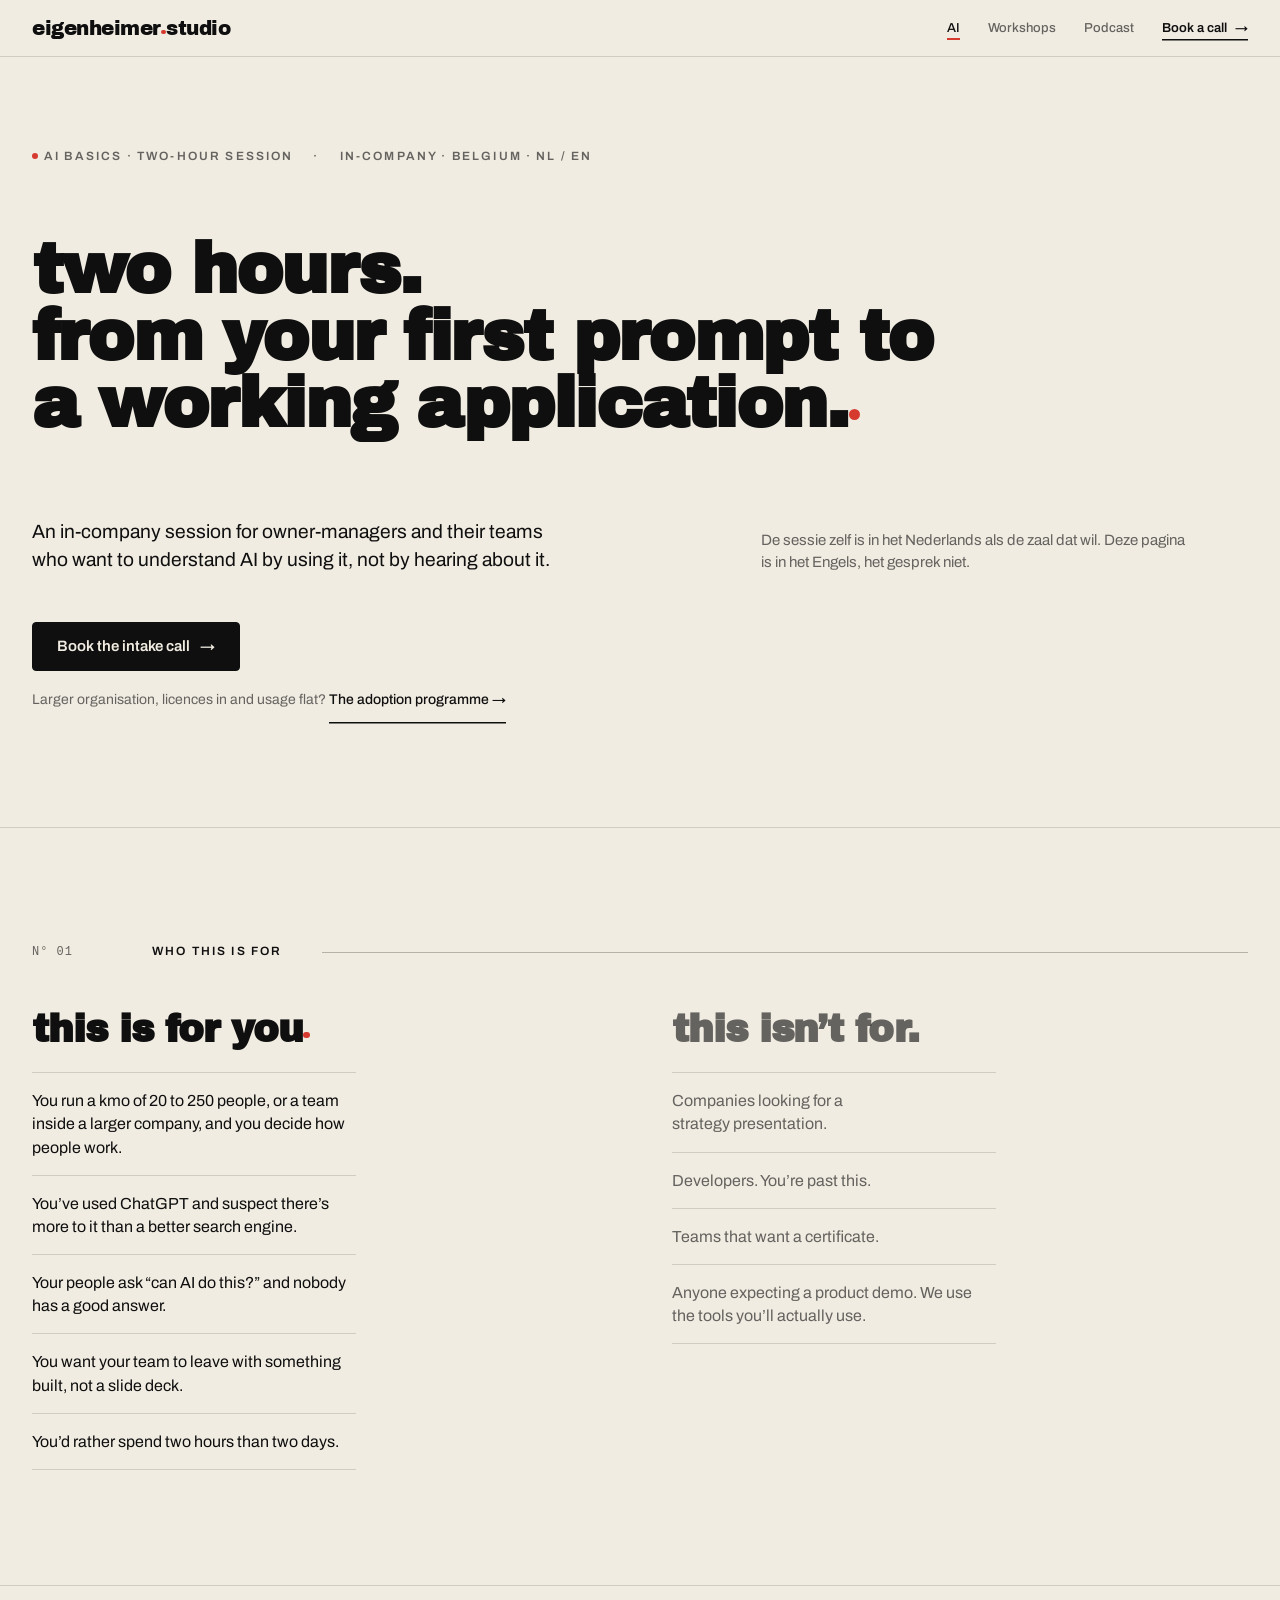
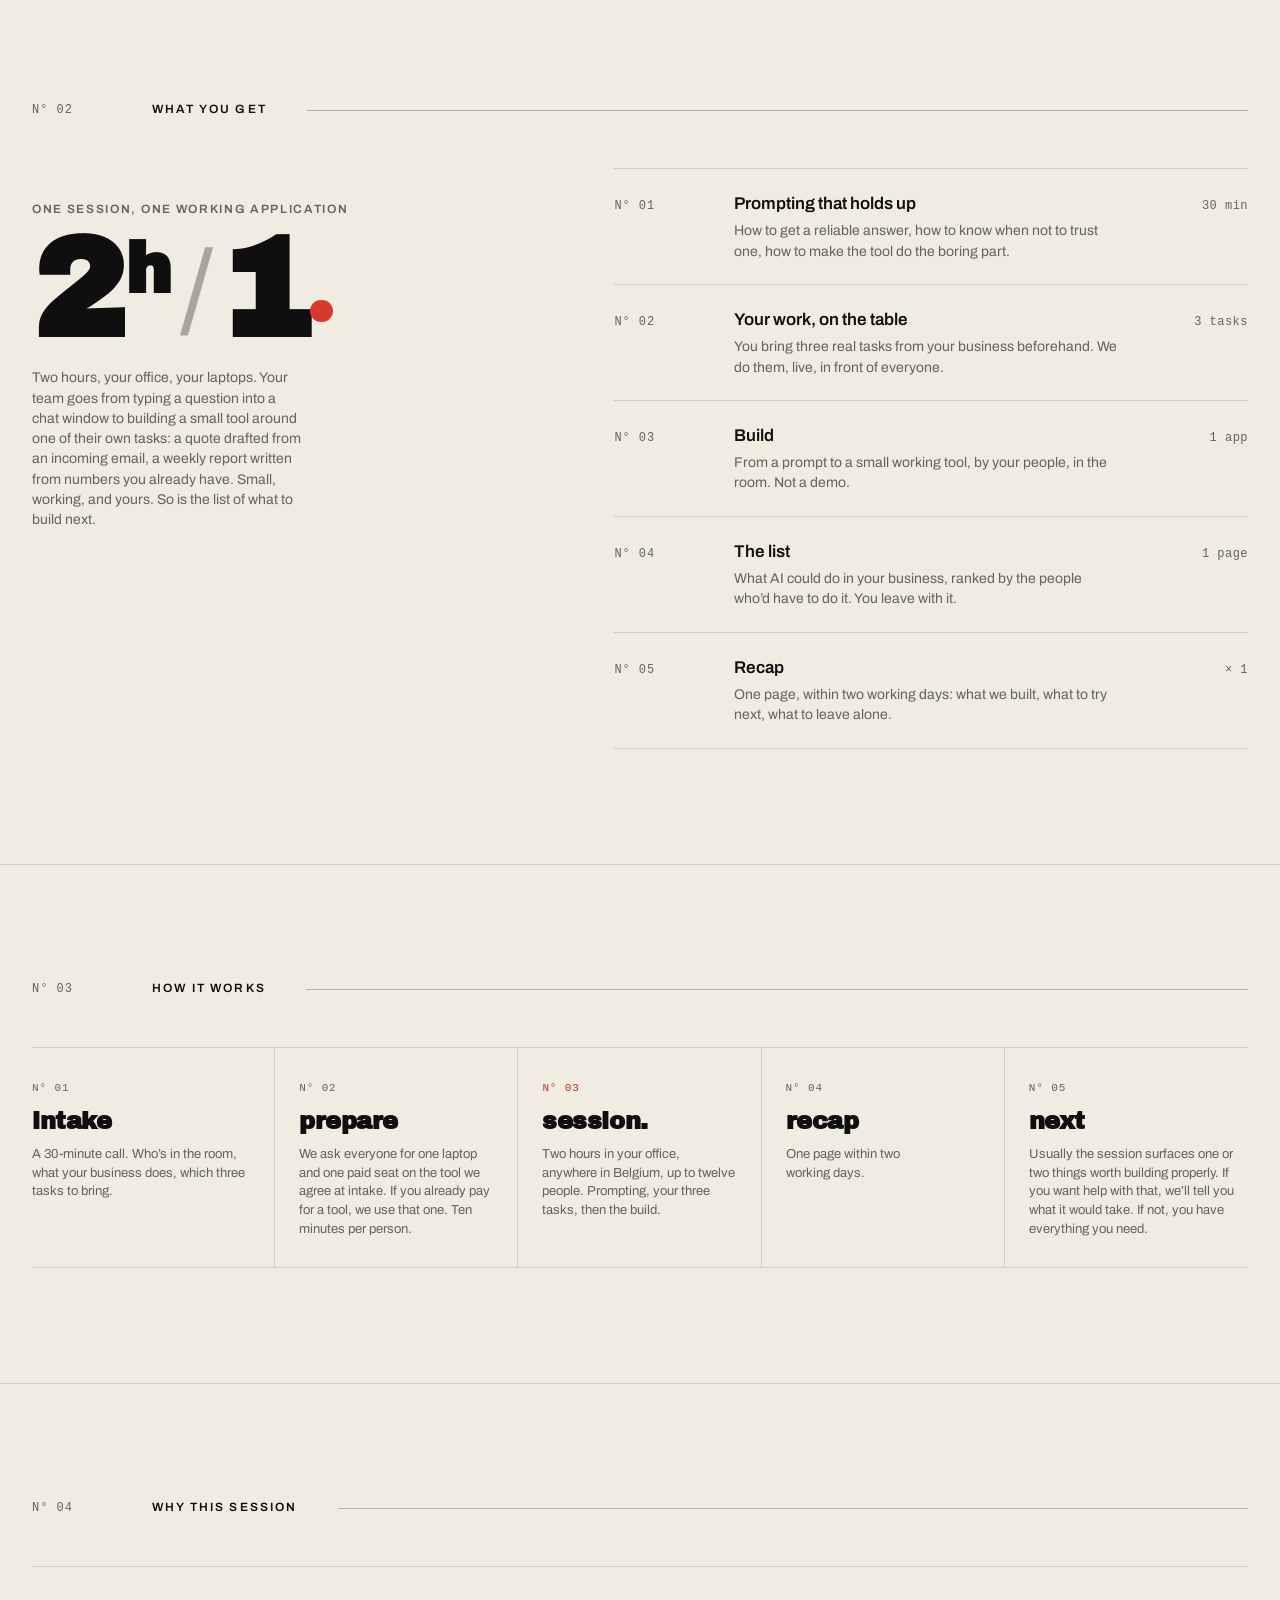
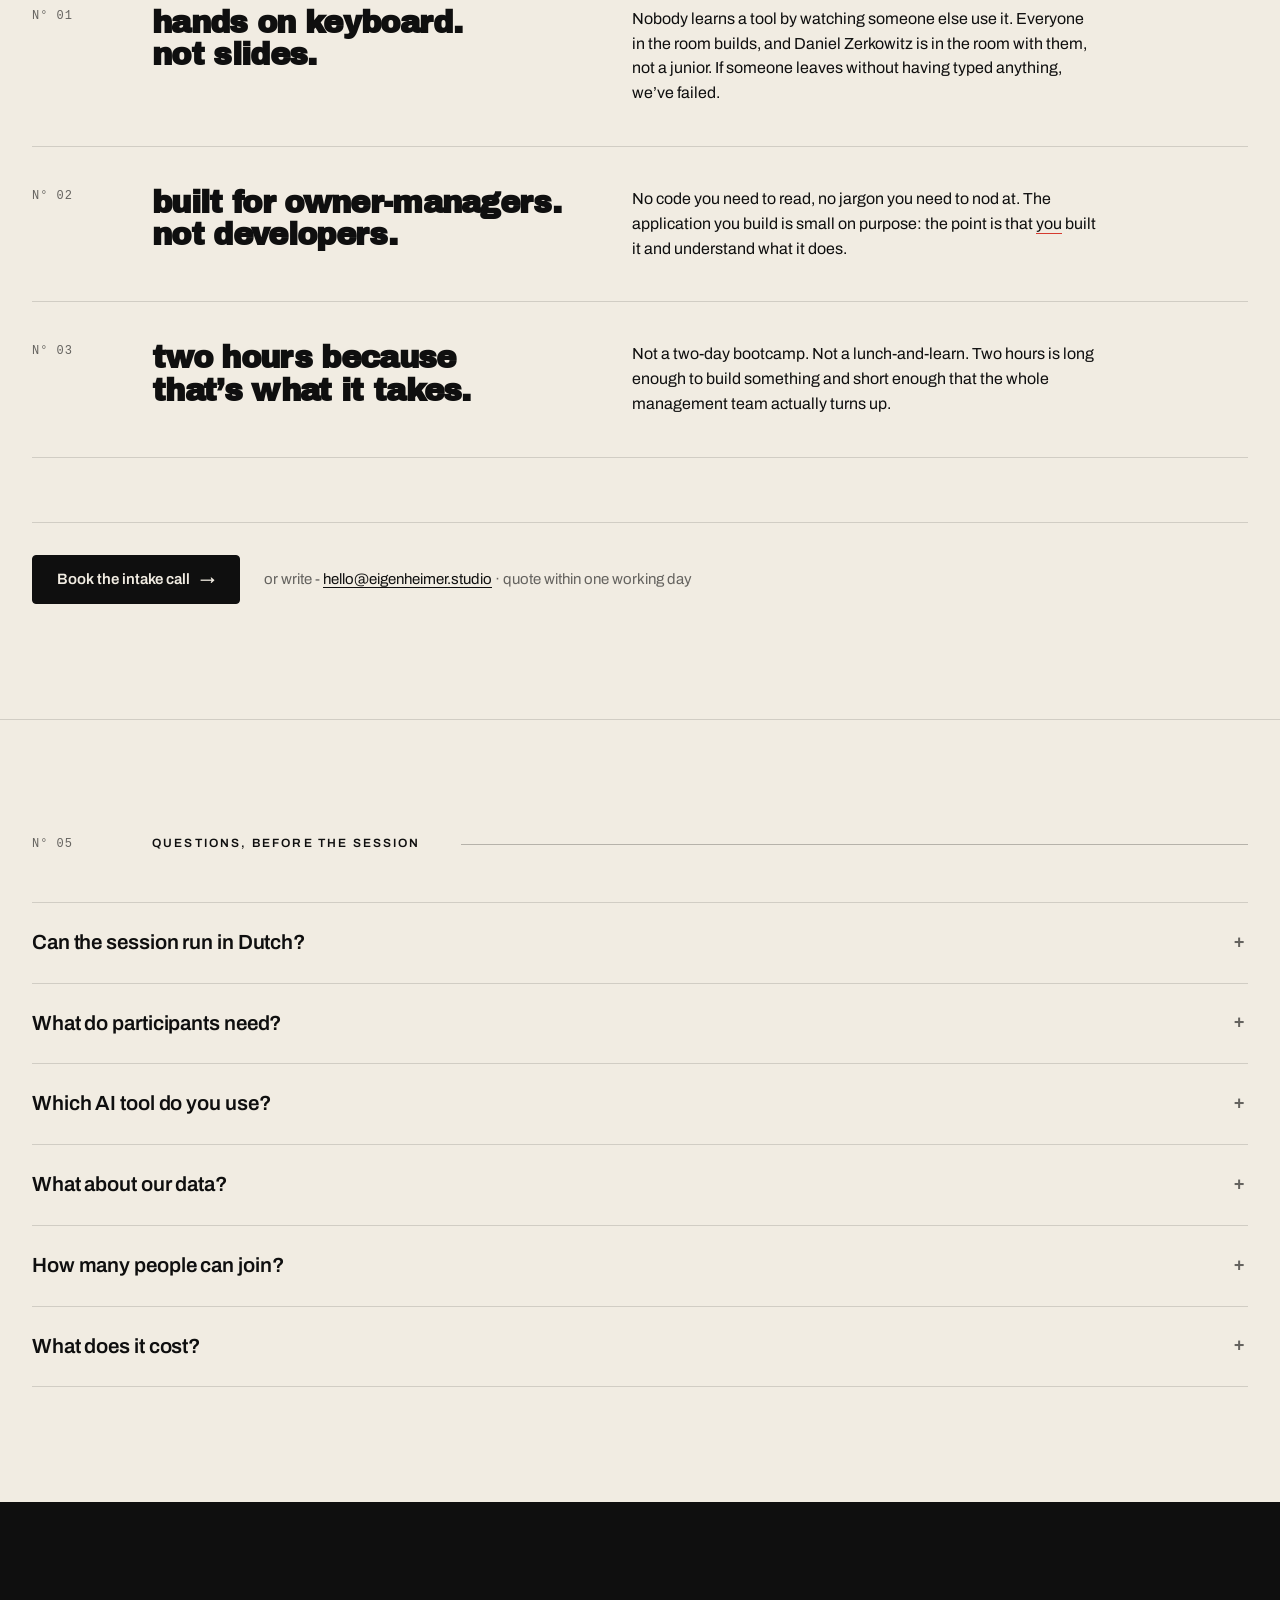
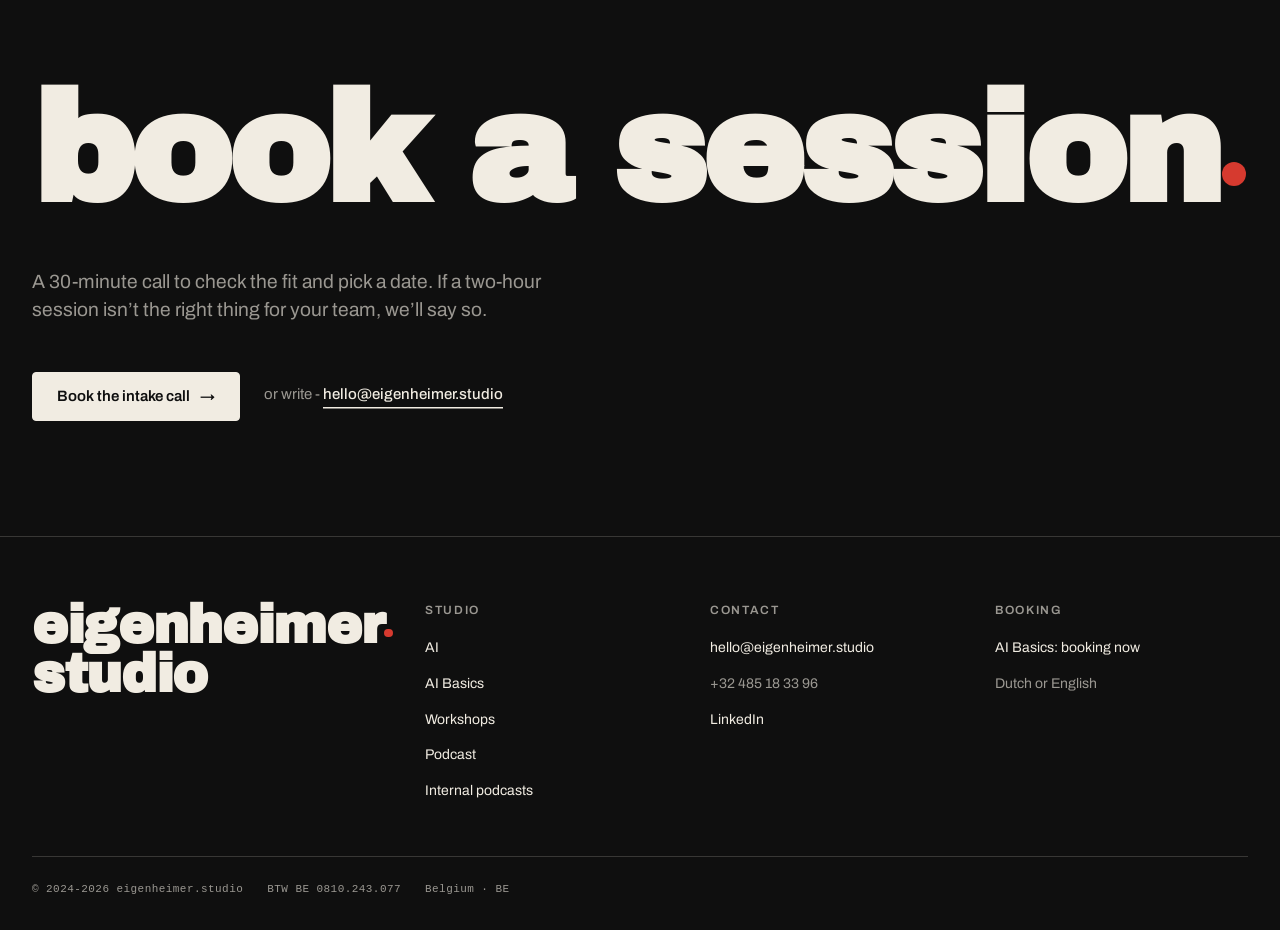
==== ai-basics/index.html @ 61932d43 "Restructure site into doors: router homepage, /ai/, /ai-basics/, /workshops/, podcast moved One door" ====
<!doctype html>
<html lang="en">
<head>
  <meta charset="utf-8" />
  <meta name="viewport" content="width=device-width, initial-scale=1" />
  <link rel="preconnect" href="https://fonts.googleapis.com" />
  <link rel="preconnect" href="https://fonts.gstatic.com" crossorigin />
  <title>AI Basics - a two-hour in-company AI session · eigenheimer.studio</title>
  <meta name="description" content="Two hours, in your office. From your first prompt to a working application. An AI Basics session for kmo owner-managers and their teams who want to understand AI by using it. Belgium, NL/EN." />

  <link rel="canonical" href="https://eigenheimer.studio/ai-basics/" />
  <meta property="og:type" content="website" />
  <meta property="og:site_name" content="eigenheimer.studio" />
  <meta property="og:url" content="https://eigenheimer.studio/ai-basics/" />
  <meta property="og:title" content="AI Basics - a two-hour in-company AI session · eigenheimer.studio" />
  <meta property="og:description" content="Two hours, in your office. From your first prompt to a working application. An AI Basics session for kmo owner-managers and their teams who want to understand AI by using it. Belgium, NL/EN." />
  <meta property="og:image" content="https://eigenheimer.studio/og/ai-basics.png" />
  <meta property="og:image:width" content="1200" />
  <meta property="og:image:height" content="630" />
  <meta property="og:locale" content="en_BE" />
  <meta name="twitter:card" content="summary_large_image" />
  <link rel="icon" href="/favicon.svg" type="image/svg+xml" />
  <link rel="icon" href="/favicon-32.png" sizes="32x32" />
  <link rel="apple-touch-icon" href="/apple-touch-icon.png" />
  <meta name="theme-color" content="#F1ECE2" />

  <link rel="stylesheet" href="../colors_and_type.css" />
  <link rel="stylesheet" href="../site.css" />
  <link rel="stylesheet" href="../page.css" />

</head>
<body data-density="airy">

  <a class="skip" href="#main">Skip to content</a>

  <header class="site-header">
    <div class="site-header__inner">
      <a class="wordmark" href="/" aria-label="eigenheimer.studio">eigenheimer<span class="red-dot" aria-hidden="true"></span>studio</a>
      <nav class="header-nav" aria-label="Services">
        <a class="header-link" href="/ai/" aria-current="page">AI</a>
        <a class="header-link" href="/workshops/">Workshops</a>
        <a class="header-link" href="/podcast/">Podcast</a>
        <a class="header-link header-link--all" href="/#doors">Services <span aria-hidden="true">→</span></a>
        <a class="header-cta" href="https://calendar.app.google/Z82jjABjgTt32B2P7" target="_blank" rel="noopener">Book a call <span aria-hidden="true">→</span><span class="sr-only"> (opens in a new tab)</span></a>
      </nav>
    </div>
  </header>

  <main id="main">

    <!-- ── Hero ─────────────────────────────────────────────── -->
    <section class="section section--hero" id="top">
      <div class="container">
        <div class="hero-eyebrow">
          <span><span class="live-dot"></span>AI Basics · two-hour session</span>
          <span class="sep" aria-hidden="true">·</span>
          <span>In-company · Belgium · NL / EN</span>
        </div>

        <h1 class="hero-headline">
          <span class="line">Two hours.</span>
          <span class="line">From your first prompt to a working <span class="nobr">application.<span class="red-dot" aria-hidden="true"></span></span></span>
        </h1>

        <div class="hero-foot">
          <p class="hero-sub">
            An in-company session for owner-managers and their teams who want
            to understand AI by using it, not by hearing about it.
          </p>
          <p class="hero-lang" lang="nl">De sessie zelf is in het Nederlands als de zaal dat wil. Deze pagina is in het Engels, het gesprek niet.</p>
          <div class="hero-cta-block">
            <a class="btn-cta" href="https://calendar.app.google/Z82jjABjgTt32B2P7" target="_blank" rel="noopener">Book the intake call <span aria-hidden="true">→</span><span class="sr-only"> (opens in a new tab)</span></a>
            <p class="hero-fork">Larger organisation, licences in and usage flat? <a href="/ai/#ways">The adoption programme <span aria-hidden="true">→</span></a></p>
          </div>
        </div>

      </div>
    </section>

    <!-- ── Who this is for ─────────────────────────────────── -->
    <section class="section">
      <div class="container">
        <div class="section-head">
          <span class="num" aria-hidden="true">N° 01</span>
          <h2 class="title-line">Who this is for</h2>
          <span class="rule"></span>
        </div>
        <div class="whofor">
          <div>
            <h3>this is for you<span class="red-dot" aria-hidden="true"></span></h3>
            <ul role="list">
              <li>You run a kmo of 20 to 250 people, or a team inside a larger company, and you decide how people work.</li>
              <li>You’ve used ChatGPT and suspect there’s more to it than a better search engine.</li>
              <li>Your people ask “can AI do this?” and nobody has a good answer.</li>
              <li>You want your team to leave with something built, not a slide deck.</li>
              <li>You’d rather spend two hours than two days.</li>
            </ul>
          </div>
          <div>
            <h3 class="is-out">this isn’t for.</h3>
            <ul role="list">
              <li>Companies looking for a strategy presentation.</li>
              <li>Developers. You’re past this.</li>
              <li>Teams that want a certificate.</li>
              <li>Anyone expecting a product demo. We use the tools you’ll actually use.</li>
            </ul>
          </div>
        </div>
      </div>
    </section>

    <!-- ── What you get - cascade ──────────────────────────── -->
    <section class="section">
      <div class="container">
        <div class="section-head">
          <span class="num" aria-hidden="true">N° 02</span>
          <h2 class="title-line">What you get</h2>
          <span class="rule"></span>
        </div>
        <div class="cascade">
          <div class="cascade-ratio">
            <div class="label">One session, one working application</div>
            <div class="big big--wide">
              <span class="num">2<span class="unit">h</span></span><span class="slash">/</span><span class="twenty"><span class="num">1</span><span class="red-dot" aria-hidden="true"></span></span>
            </div>
            <p class="caption">
              Two hours, your office, your laptops. Your team goes from typing
              a question into a chat window to building a small tool around one
              of their own tasks: a quote drafted from an incoming email, a
              weekly report written from numbers you already have. Small,
              working, and yours. So is the list of what to build next.
            </p>
          </div>

          <ol class="deliverables">
            <li class="deliverable">
              <span class="n" aria-hidden="true">N° 01</span>
              <div>
                <p class="name">Prompting that holds up</p>
                <p class="desc">How to get a reliable answer, how to know when not to trust one, how to make the tool do the boring part.</p>
              </div>
              <span class="qty">30 min</span>
            </li>
            <li class="deliverable">
              <span class="n" aria-hidden="true">N° 02</span>
              <div>
                <p class="name">Your work, on the table</p>
                <p class="desc">You bring three real tasks from your business beforehand. We do them, live, in front of everyone.</p>
              </div>
              <span class="qty">3 tasks</span>
            </li>
            <li class="deliverable">
              <span class="n" aria-hidden="true">N° 03</span>
              <div>
                <p class="name">Build</p>
                <p class="desc">From a prompt to a small working tool, by your people, in the room. Not a demo.</p>
              </div>
              <span class="qty">1 app</span>
            </li>
            <li class="deliverable">
              <span class="n" aria-hidden="true">N° 04</span>
              <div>
                <p class="name">The list</p>
                <p class="desc">What AI could do in your business, ranked by the people who’d have to do it. You leave with it.</p>
              </div>
              <span class="qty">1 page</span>
            </li>
            <li class="deliverable">
              <span class="n" aria-hidden="true">N° 05</span>
              <div>
                <p class="name">Recap</p>
                <p class="desc">One page, within two working days: what we built, what to try next, what to leave alone.</p>
              </div>
              <span class="qty">× 1</span>
            </li>
          </ol>
        </div>
      </div>
    </section>

    <!-- ── How it works ────────────────────────────────────── -->
    <section class="section">
      <div class="container">
        <div class="section-head">
          <span class="num" aria-hidden="true">N° 03</span>
          <h2 class="title-line">How it works</h2>
          <span class="rule"></span>
        </div>
        <ol class="process">
          <li class="step">
            <span class="n" aria-hidden="true">N° 01</span>
            <h3 class="name">Intake</h3>
            <p class="desc">A 30-minute call. Who’s in the room, what your business does, which three tasks to bring.</p>
          </li>
          <li class="step">
            <span class="n" aria-hidden="true">N° 02</span>
            <h3 class="name">Prepare</h3>
            <p class="desc">We ask everyone for one laptop and one paid seat on the tool we agree at intake. If you already pay for a tool, we use that one. Ten minutes per person.</p>
          </li>
          <li class="step is-record">
            <span class="n" aria-hidden="true">N° 03</span>
            <h3 class="name">Session.</h3>
            <p class="desc">Two hours in your office, anywhere in Belgium, up to twelve people. Prompting, your three tasks, then the build.</p>
          </li>
          <li class="step">
            <span class="n" aria-hidden="true">N° 04</span>
            <h3 class="name">Recap</h3>
            <p class="desc">One page within two working days.</p>
          </li>
          <li class="step">
            <span class="n" aria-hidden="true">N° 05</span>
            <h3 class="name">Next</h3>
            <p class="desc">Usually the session surfaces one or two things worth building properly. If you want help with that, we’ll tell you what it would take. If not, you have everything you need.</p>
          </li>
        </ol>
      </div>
    </section>

    <!-- ── Why this session ────────────────────────────────── -->
    <section class="section">
      <div class="container">
        <div class="section-head">
          <span class="num" aria-hidden="true">N° 04</span>
          <h2 class="title-line">Why this session</h2>
          <span class="rule"></span>
        </div>
        <div class="diff">
          <div class="diff-row">
            <span class="n" aria-hidden="true">N° 01</span>
            <h3 class="head">Hands on keyboard. not slides.</h3>
            <p class="body">
              Nobody learns a tool by watching someone else use it. Everyone in
              the room builds, and Daniel Zerkowitz is in the room with them,
              not a junior. If someone leaves without having typed anything,
              we’ve failed.
            </p>
          </div>
          <div class="diff-row">
            <span class="n" aria-hidden="true">N° 02</span>
            <h3 class="head">Built for owner-managers. not developers.</h3>
            <p class="body">
              No code you need to read, no jargon you need to nod at. The
              application you build is small on purpose: the point is that
              <em>you</em> built it and understand what it does.
            </p>
          </div>
          <div class="diff-row">
            <span class="n" aria-hidden="true">N° 03</span>
            <h3 class="head">Two hours because that’s what it takes.</h3>
            <p class="body">
              Not a two-day bootcamp. Not a lunch-and-learn. Two hours is long
              enough to build something and short enough that the whole
              management team actually turns up.
            </p>
          </div>
        </div>
        <div class="cta-row">
          <a class="btn-cta" href="https://calendar.app.google/Z82jjABjgTt32B2P7" target="_blank" rel="noopener">Book the intake call <span aria-hidden="true">→</span><span class="sr-only"> (opens in a new tab)</span></a>
          <span class="write">or write - <a href="mailto:hello@eigenheimer.studio?subject=AI%20Basics">hello@eigenheimer.studio</a> · quote within one working day</span>
        </div>
      </div>
    </section>

    <!-- [PENDING] "In the room" proof section: add a participant quote after the pilot session, then renumber the FAQ to N° 06. -->

    <!-- ── FAQ ─────────────────────────────────────────────── -->
    <section class="section">
      <div class="container">
        <div class="section-head">
          <span class="num" aria-hidden="true">N° 05</span>
          <h2 class="title-line">Questions, before the session</h2>
          <span class="rule"></span>
        </div>
        <div class="faq">
          <details>
            <summary>
              <span>Can the session run in Dutch?</span>
              <span class="toggle" aria-hidden="true">+</span>
            </summary>
            <p class="answer">Yes. Dutch or English, whichever the room speaks.</p>
          </details>
          <details>
            <summary>
              <span>What do participants need?</span>
              <span class="toggle" aria-hidden="true">+</span>
            </summary>
            <p class="answer">A laptop and a paid seat on the tool we agree at intake. A free account is not enough for the build. We send a one-page setup guide; it takes ten minutes.</p>
          </details>
          <details>
            <summary>
              <span>Which AI tool do you use?</span>
              <span class="toggle" aria-hidden="true">+</span>
            </summary>
            <p class="answer">The one that fits your company: what you already have a licence for, or the one we’d recommend for a business your size. We’re not tied to any vendor.</p>
          </details>
          <details>
            <summary>
              <span>What about our data?</span>
              <span class="toggle" aria-hidden="true">+</span>
            </summary>
            <p class="answer">We pick tasks that need no customer personal data, and we work in business accounts that do not train on your input. If you already have a tool with a company policy, we work inside it.</p>
          </details>
          <details>
            <summary>
              <span>How many people can join?</span>
              <span class="toggle" aria-hidden="true">+</span>
            </summary>
            <p class="answer">Up to twelve. More than that and the build stops being hands-on. For a bigger group we run two sessions.</p>
          </details>
          <details>
            <summary>
              <span>What does it cost?</span>
              <span class="toggle" aria-hidden="true">+</span>
            </summary>
            <p class="answer">One fixed price per session, not per head, excl. btw, travel within Belgium included. The tool seats are yours. <a href="mailto:hello@eigenheimer.studio?subject=AI%20Basics%20quote">Ask</a> and you’ll have a quote within one working day.</p>
          </details>
        </div>
      </div>
    </section>

    <!-- ── Final CTA ───────────────────────────────────────── -->
    <section class="final" id="book">
      <div class="container">
        <h2>book a session<span class="red-dot" aria-hidden="true"></span></h2>
        <p class="sub">
          A 30-minute call to check the fit and pick a date. If a two-hour
          session isn’t the right thing for your team, we’ll say so.
        </p>
        <div class="ctas">
          <a class="btn-cta" href="https://calendar.app.google/Z82jjABjgTt32B2P7" target="_blank" rel="noopener">Book the intake call <span aria-hidden="true">→</span><span class="sr-only"> (opens in a new tab)</span></a>
          <span class="write">
            or write - <a href="mailto:hello@eigenheimer.studio?subject=AI%20Basics">hello@eigenheimer.studio</a>
          </span>
        </div>
      </div>
    </section>

  </main>

  <!-- ── Footer ────────────────────────────────────────────── -->
  <footer class="site-footer">
    <div class="container">
      <div class="site-footer__grid">
        <div class="footmark"><span class="nobr">eigenheimer<span class="red-dot" aria-hidden="true"></span></span><br />studio</div>
        <div>
          <div class="label">Studio</div>
          <div class="links">
            <a href="/ai/">AI</a>
            <a href="/ai-basics/">AI Basics</a>
            <a href="/workshops/">Workshops</a>
            <a href="/podcast/">Podcast</a>
            <a href="/for-companies/">Internal podcasts</a>
          </div>
        </div>
        <div>
          <div class="label">Contact</div>
          <div class="links">
            <a href="mailto:hello@eigenheimer.studio?subject=AI%20Basics">hello@eigenheimer.studio</a>
            <span class="muted">+32 485 18 33 96</span>
            <a href="https://www.linkedin.com/in/danielzerkowitz/" rel="me noopener" target="_blank">LinkedIn<span class="sr-only"> (opens in a new tab)</span></a>
          </div>
        </div>
        <div>
          <div class="label">Booking</div>
          <div class="links">
            <span>AI Basics: booking now</span>
            <span class="muted">Dutch or English</span>
          </div>
        </div>
      </div>
      <div class="legal">
        <span>© 2024-2026 eigenheimer.studio</span>
        <span>BTW BE 0810.243.077</span>
        <span>Belgium · BE</span>
      </div>
    </div>
  </footer>

</body>
</html>
---- colors_and_type.css ----
/* =============================================================
   STUDIO EIGENHEIMER - Colors & Type
   The whole system is built from three colors and one type family.
   ============================================================= */

/* Webfonts ---------------------------------------------------- */
/* Archivo (text) + Archivo Black (display) from Google Fonts.
   Archivo Black is the closest free match to the heavy grotesque
   used in the wordmark; Archivo provides the supporting weights.
   See README → Caveats. */
@import url('https://fonts.googleapis.com/css2?family=Archivo:wght@400;500;600;700&family=Archivo+Black&display=swap');

:root {
  /* ---- Core palette (exactly three) ---- */
  --bone:   #F1ECE2;   /* Warm bone - page background */
  --ink:    #0F0F0F;   /* Near-black ink - mark, type */
  --signal: #D63A2F;   /* Signal red - single accent  */

  /* ---- Semantic surface / foreground tokens ---- */
  --bg:        var(--bone);
  --bg-invert: var(--ink);
  --fg:        var(--ink);
  --fg-invert: var(--bone);
  --fg-muted:  rgba(15, 15, 15, 0.62);   /* Ink @ 62% - body secondary */
  --fg-faint:  rgba(15, 15, 15, 0.40);   /* Ink @ 40% - captions */
  --rule:      rgba(15, 15, 15, 0.14);   /* Ink @ 14% - hairline rules */
  --rule-strong: rgba(15, 15, 15, 0.32);
  --accent:    var(--signal);
  --accent-press: #B83025;               /* Ink-mixed darker red, press only */

  /* On dark surfaces */
  --fg-on-ink:        var(--bone);
  --fg-on-ink-muted:  rgba(241, 236, 226, 0.62);
  --rule-on-ink:      rgba(241, 236, 226, 0.18);

  /* ---- Type families ---- */
  --font-display: "Archivo Black", "Helvetica Neue", Helvetica, Arial, sans-serif;
  --font-text:    "Archivo", "Helvetica Neue", Helvetica, Arial, sans-serif;
  --font-mono:    ui-monospace, "SF Mono", Menlo, Consolas, monospace;

  /* ---- Type scale (modular, 1.250 - major third) ---- */
  --t-caption: 12px;
  --t-small:   14px;
  --t-body:    16px;
  --t-lead:    20px;
  --t-h4:      24px;
  --t-h3:      32px;
  --t-h2:      48px;
  --t-h1:      72px;
  --t-display: 120px;
  --t-mega:    200px;

  /* ---- Line heights ---- */
  --lh-tight:  0.92;   /* display lock-ups */
  --lh-snug:   1.05;   /* h1 / h2 */
  --lh-normal: 1.35;   /* h3 / h4 / lead */
  --lh-body:   1.55;   /* body text */
  --lh-loose:  1.7;    /* long-form reading */

  /* ---- Letter spacing ---- */
  --tr-display: -0.025em;   /* tightened display */
  --tr-heading: -0.015em;
  --tr-body:     0;
  --tr-eyebrow:  0.18em;    /* uppercase labels */
  --tr-caps:     0.04em;

  /* ---- Spacing (8pt rhythm, plus 4px half-step) ---- */
  --s-0:  0;
  --s-1:  4px;
  --s-2:  8px;
  --s-3:  12px;
  --s-4:  16px;
  --s-5:  24px;
  --s-6:  32px;
  --s-7:  48px;
  --s-8:  64px;
  --s-9:  96px;
  --s-10: 128px;
  --s-11: 192px;

  /* ---- Radii - restrained. We are mostly square. ---- */
  --r-0: 0;
  --r-1: 2px;
  --r-2: 4px;
  --r-card: 6px;        /* default card radius (matches mark on logo) */
  --r-pill: 999px;

  /* ---- Borders ---- */
  --bw-hair:  1px;
  --bw-rule:  1.5px;
  --bw-bold:  2px;

  /* ---- Motion ---- */
  --ease-out:   cubic-bezier(0.2, 0.7, 0.2, 1);
  --ease-inout: cubic-bezier(0.65, 0, 0.35, 1);
  --dur-fast:   120ms;
  --dur-base:   200ms;
  --dur-slow:   360ms;

  /* ---- Shadow - almost never used. Only this one. ---- */
  --shadow-lift: 0 1px 0 var(--rule), 0 12px 28px -16px rgba(15,15,15,0.18);

  /* ---- Layout ---- */
  --container:    1280px;
  --container-tight: 880px;
  --gutter:       32px;
  --max-prose-ch: 68ch;
}

/* =============================================================
   Base / element styles - semantic CSS that follows the tokens.
   ============================================================= */

html, body {
  background: var(--bg);
  color: var(--fg);
  font-family: var(--font-text);
  font-size: var(--t-body);
  line-height: var(--lh-body);
  -webkit-font-smoothing: antialiased;
  -moz-osx-font-smoothing: grayscale;
  text-rendering: optimizeLegibility;
}

/* Display lock-ups - wordmark style, lowercase, tight */
.display, h1.display {
  font-family: var(--font-display);
  font-weight: 900;
  font-size: var(--t-display);
  line-height: var(--lh-tight);
  letter-spacing: var(--tr-display);
  text-transform: lowercase;
  color: var(--fg);
  margin: 0;
}

h1, .h1 {
  font-family: var(--font-display);
  font-weight: 900;
  font-size: var(--t-h1);
  line-height: var(--lh-snug);
  letter-spacing: var(--tr-display);
  text-transform: lowercase;
  margin: 0 0 var(--s-5);
}

h2, .h2 {
  font-family: var(--font-display);
  font-weight: 900;
  font-size: var(--t-h2);
  line-height: var(--lh-snug);
  letter-spacing: var(--tr-display);
  text-transform: lowercase;
  margin: 0 0 var(--s-4);
}

h3, .h3 {
  font-family: var(--font-text);
  font-weight: 700;
  font-size: var(--t-h3);
  line-height: var(--lh-normal);
  letter-spacing: var(--tr-heading);
  margin: 0 0 var(--s-3);
}

h4, .h4 {
  font-family: var(--font-text);
  font-weight: 600;
  font-size: var(--t-h4);
  line-height: var(--lh-normal);
  letter-spacing: var(--tr-heading);
  margin: 0 0 var(--s-3);
}

p {
  font-family: var(--font-text);
  font-size: var(--t-body);
  line-height: var(--lh-body);
  margin: 0 0 var(--s-4);
  text-wrap: pretty;
  max-width: var(--max-prose-ch);
}

.lead {
  font-size: var(--t-lead);
  line-height: var(--lh-normal);
  color: var(--fg);
}

small, .caption {
  font-size: var(--t-caption);
  line-height: var(--lh-body);
  color: var(--fg-muted);
}

/* Eyebrow - wide-tracked uppercase label. Heavy use across the system. */
.eyebrow {
  font-family: var(--font-text);
  font-size: var(--t-caption);
  font-weight: 600;
  letter-spacing: var(--tr-eyebrow);
  text-transform: uppercase;
  color: var(--fg);
}

.eyebrow--muted { color: var(--fg-muted); }
.eyebrow--accent { color: var(--accent); }

code, kbd, samp, pre {
  font-family: var(--font-mono);
  font-size: 0.92em;
}

a {
  color: var(--fg);
  text-decoration: none;
  border-bottom: var(--bw-hair) solid var(--fg);
  transition: color var(--dur-fast) var(--ease-out),
              border-color var(--dur-fast) var(--ease-out);
}
a:hover { color: var(--accent); border-bottom-color: var(--accent); }
a:active { color: var(--accent-press); }

hr {
  border: 0;
  border-top: var(--bw-hair) solid var(--rule);
  margin: var(--s-6) 0;
}

::selection {
  background: var(--accent);
  color: var(--bone);
}

/* Signature red dot - referenced from the wordmark.
   <span class="dot"></span> renders an 0.6em red dot baseline-aligned. */
.dot {
  display: inline-block;
  width: 0.32em;
  height: 0.32em;
  background: var(--accent);
  border-radius: 50%;
  vertical-align: baseline;
  margin-left: 0.02em;
}
---- site.css ----
/* Studio site - UI kit specific layout glue.
   All tokens come from ../../colors_and_type.css */

* { box-sizing: border-box; }
html, body { margin: 0; padding: 0; background: var(--bone); }

.container {
  max-width: var(--container);
  margin: 0 auto;
  padding: 0 var(--gutter);
}

.container--tight {
  max-width: var(--container-tight);
  margin: 0 auto;
  padding: 0 var(--gutter);
}

/* Image placeholders - diagonal hatch */
.img-ph {
  background:
    repeating-linear-gradient(
      135deg,
      rgba(15,15,15,0.05) 0 10px,
      transparent 10px 20px
    );
  border: 1px solid rgba(15,15,15,0.14);
  border-radius: 6px;
  display: flex;
  align-items: center;
  justify-content: center;
  font-family: var(--font-mono);
  font-size: 11px;
  letter-spacing: 0.14em;
  color: rgba(15,15,15,0.5);
  text-transform: uppercase;
  width: 100%;
  height: 100%;
  user-select: none;
}

/* Buttons */
.btn {
  font-family: var(--font-text);
  font-size: 14px;
  font-weight: 600;
  line-height: 1;
  padding: 14px 22px;
  border-radius: 4px;
  border: 1.5px solid var(--ink);
  background: var(--ink);
  color: var(--bone);
  cursor: pointer;
  text-decoration: none;
  display: inline-flex;
  align-items: center;
  gap: 8px;
  transition: background var(--dur-fast) var(--ease-out),
              color var(--dur-fast) var(--ease-out),
              border-color var(--dur-fast) var(--ease-out);
}
.btn:hover { background: var(--signal); border-color: var(--signal); }
.btn:active { background: var(--accent-press); border-color: var(--accent-press); }

.btn--ghost {
  background: transparent;
  color: var(--ink);
}
.btn--ghost:hover { color: var(--bone); }

.btn--text {
  background: transparent;
  border: 0;
  border-bottom: 1.5px solid var(--ink);
  border-radius: 0;
  padding: 4px 0;
  color: var(--ink);
}
.btn--text:hover { color: var(--signal); border-bottom-color: var(--signal); background: transparent; }

/* Eyebrow utility */
.eyebrow-line {
  font-family: var(--font-text);
  font-size: 12px;
  font-weight: 600;
  letter-spacing: 0.18em;
  text-transform: uppercase;
  color: rgba(15,15,15,0.6);
}

/* The red dot, baseline-aligned */
.brand-dot {
  display: inline-block;
  width: 0.22em;
  height: 0.22em;
  background: var(--signal);
  border-radius: 50%;
  vertical-align: baseline;
  margin-left: 0.02em;
}

/* Focus rings */
:focus-visible {
  outline: 2px solid var(--signal);
  outline-offset: 2px;
}

/* Cross-fade between routes */
.route-fade-enter { opacity: 0; }
.route-fade-enter-active { opacity: 1; transition: opacity var(--dur-base) var(--ease-out); }

/* Hairline section divider */
.rule {
  border: 0;
  border-top: 1px solid rgba(15,15,15,0.14);
  margin: 0;
}
---- page.css ----
/* eigenheimer.studio - page-specific styles.
   Tokens come from colors_and_type.css. Layout glue from site.css.

   House rules encoded here:
   - Display text is lowercase; proper nouns and initialisms are wrapped
     in .keep so "AI" never renders as "ai".
   - One red dot class (.red-dot). Its size is a custom property (--dot):
     0.22em at text size, 0.16em inside Archivo Black display lock-ups.
     Never more than one red dot per line.
   - One folio rail (--rail): every N° number, label and quote hangs off
     the same left column so the page has a spine.
   - Colour on text: --fg-faint is for non-text only. Text that must read
     uses --fg-muted (5.1:1 on bone). Red as a text colour on bone uses
     --accent-press (5.1:1), never --signal (3.9:1). */

:root {
  --section-pad: clamp(64px, 9vw, 128px);
  --section-pad-tight: clamp(48px, 6vw, 80px);
  --rail: 80px;
  --rail-gap: 40px;
  --header-h: 57px;
}
[data-density="editorial"] {
  --section-pad: clamp(48px, 6vw, 96px);
  --section-pad-tight: clamp(32px, 4vw, 56px);
}
@media (max-width: 720px) {
  :root { --rail: 44px; --rail-gap: 16px; --header-h: 49px; }
}

/* ── Motion foundation ─────────────────────────────────────── */
html { scroll-padding-top: calc(var(--header-h) + 16px); }
[id] { scroll-margin-top: calc(var(--header-h) + 16px); }
@media (prefers-reduced-motion: no-preference) {
  html { scroll-behavior: smooth; }
}
@media (prefers-reduced-motion: reduce) {
  *, ::before, ::after {
    animation-duration: 0.01ms !important;
    animation-iteration-count: 1 !important;
    transition-duration: 0.01ms !important;
  }
}

html, body { background: var(--bone); }
body { overflow-x: hidden; }

/* Red as a text colour must be the pressed red to pass contrast. */
a:hover { color: var(--accent-press); }

.keep { text-transform: none; }
.nobr { white-space: nowrap; }
.sr-only {
  position: absolute;
  width: 1px; height: 1px;
  padding: 0; margin: -1px;
  overflow: hidden;
  clip: rect(0, 0, 0, 0);
  white-space: nowrap;
  border: 0;
}
.skip {
  position: absolute;
  left: 16px; top: -100px;
  z-index: 100;
  padding: 10px 14px;
  background: var(--ink);
  color: var(--bone);
  border: 0;
  border-radius: 4px;
  font-size: 14px;
  font-weight: 600;
}
.skip:focus { top: 12px; color: var(--bone); }

/* ── The red dot ───────────────────────────────────────────── */
.red-dot {
  --dot: 0.22em;
  display: inline-block;
  width: var(--dot);
  height: var(--dot);
  background: var(--signal);
  border-radius: 50%;
  vertical-align: 0.06em;
  margin-left: 0.04em;
  transform-origin: 50% 50%;
  transition: transform var(--dur-base) var(--ease-out);
}
.hero-headline .red-dot,
.door .head .red-dot,
.whofor h2 .red-dot, .whofor h3 .red-dot,
.cascade-ratio .twenty .red-dot,
.final h2 .red-dot,
.site-footer .footmark .red-dot { --dot: 0.16em; vertical-align: 0.1em; margin-left: 0.02em; }
.wordmark .red-dot { vertical-align: 0.05em; margin: 0 0.04em; }

/* ── Container ─────────────────────────────────────────────── */
.container {
  max-width: var(--container);
  margin: 0 auto;
  padding: 0 var(--gutter);
}
@media (max-width: 720px) {
  .container { padding: 0 20px; }
}

/* ── Sticky header ─────────────────────────────────────────── */
.site-header {
  position: sticky;
  top: 0;
  z-index: 50;
  background: var(--bone);
  border-bottom: 1px solid var(--rule);
}
.site-header__inner {
  display: flex;
  align-items: center;
  justify-content: space-between;
  gap: var(--s-5);
  padding: 18px var(--gutter);
  max-width: var(--container);
  margin: 0 auto;
}
.wordmark {
  font-family: var(--font-display);
  font-size: 20px;
  line-height: 1;
  letter-spacing: -0.025em;
  text-transform: lowercase;
  color: var(--ink);
  border: 0;
  text-decoration: none;
  white-space: nowrap;
  padding: 14px 0;
  margin: -14px 0;
}
.wordmark:hover, .wordmark:active { color: var(--ink); }
.wordmark:hover .red-dot { transform: scale(1.35); }

.header-nav {
  display: inline-flex;
  align-items: center;
  gap: 28px;
}
.header-link, .header-cta {
  font-family: var(--font-text);
  font-size: 13px;
  border: 0;
  text-decoration: none;
  white-space: nowrap;
  padding: 14px 0;
  margin: -14px 0;
  transition: color var(--dur-fast) var(--ease-out);
}
.header-link {
  font-weight: 500;
  color: var(--fg-muted);
}
.header-link:hover { color: var(--accent-press); }
.header-link[aria-current="page"] {
  color: var(--ink);
  text-decoration: underline;
  text-decoration-color: var(--signal);
  text-decoration-thickness: 1.5px;
  text-underline-offset: 6px;
}
.header-cta {
  font-weight: 600;
  color: var(--ink);
  display: inline-flex;
  align-items: center;
  gap: 8px;
  background-image: linear-gradient(var(--signal), var(--signal)), linear-gradient(var(--ink), var(--ink));
  background-size: 0 1.5px, 100% 1.5px;
  background-position: 0 calc(100% - 12px), 0 calc(100% - 12px);
  background-repeat: no-repeat;
  transition: color var(--dur-fast) var(--ease-out), background-size var(--dur-base) var(--ease-out);
}
.header-cta:hover { color: var(--accent-press); background-size: 100% 1.5px, 100% 1.5px; }
.header-cta:active { color: var(--accent-press); }

@media (max-width: 720px) {
  .site-header__inner { padding: 14px 20px; gap: var(--s-4); }
  .wordmark { font-size: 18px; }
  .header-nav { gap: 14px; }
}
/* The "Services" link is the mobile stand-in for the three service
   links. The three short links fit down to about 540px; below that they
   collapse to the stand-in, which stays visible at every width. */
.header-link--all { display: none; }
@media (max-width: 540px) {
  .header-link { display: none; }
  .header-link--all { display: inline; }
}
@media (max-width: 460px) {
  .site-header__inner { padding: 14px 16px; }
  .wordmark { font-size: 16px; }
  .header-nav { gap: 12px; }
}
@media (max-width: 360px) {
  .wordmark { font-size: 15px; }
  .header-cta > span[aria-hidden] { display: none; }
}

/* ── Section eyebrow row ───────────────────────────────────── */
.section {
  padding: var(--section-pad) 0;
  border-top: 1px solid var(--rule);
}
.section--hero { border-top: 0; padding-top: clamp(48px, 7vw, 96px); }

.section-head {
  display: grid;
  grid-template-columns: var(--rail) auto 1fr;
  column-gap: var(--rail-gap);
  align-items: baseline;
  margin-bottom: var(--s-7);
}
.section-head .num {
  font-family: var(--font-mono);
  font-size: 12px;
  letter-spacing: 0.08em;
  font-variant-numeric: tabular-nums;
  color: var(--fg-muted);
  white-space: nowrap;
}
.section-head .title-line {
  font-family: var(--font-text);
  font-size: 12px;
  font-weight: 600;
  line-height: 1.4;
  letter-spacing: 0.18em;
  text-transform: uppercase;
  color: var(--ink);
  white-space: nowrap;
  margin: 0;
}
.section-head .rule {
  height: 1px;
  background: var(--rule);
  align-self: center;
}
.section-lead {
  font-size: 15px;
  line-height: 1.5;
  color: var(--fg-muted);
  max-width: 60ch;
  margin: calc(var(--s-5) - var(--s-7)) 0 var(--s-7);
}
@media (max-width: 720px) {
  .section-head { margin-bottom: var(--s-6); }
  .section-lead { margin: calc(var(--s-4) - var(--s-6)) 0 var(--s-6); }
}
@media (max-width: 540px) {
  .section-head {
    grid-template-columns: var(--rail) 1fr;
    row-gap: 12px;
  }
  .section-head .title-line { white-space: normal; letter-spacing: 0.14em; }
  .section-head .rule { grid-column: 1 / -1; }
}

/* ── Hero ──────────────────────────────────────────────────── */
.hero-eyebrow {
  font-family: var(--font-text);
  font-size: 12px;
  font-weight: 600;
  letter-spacing: 0.18em;
  text-transform: uppercase;
  color: var(--fg-muted);
  margin-bottom: clamp(40px, 6vw, 72px);
  display: flex;
  flex-wrap: wrap;
  gap: 8px 20px;
}
.hero-eyebrow > span { white-space: nowrap; }
.hero-eyebrow .live-dot {
  display: inline-block;
  width: 6px; height: 6px;
  background: var(--signal);
  border-radius: 50%;
  margin-right: 6px;
  vertical-align: 1px;
  animation: pulse 4s var(--ease-inout) infinite;
}
@keyframes pulse {
  0%, 100% { opacity: 1; }
  50% { opacity: 0.4; }
}
@media (max-width: 540px) {
  .hero-eyebrow .sep { display: none; }
}

.hero-headline {
  font-family: var(--font-display);
  font-weight: 900;
  font-size: clamp(34px, 5.5vw, 80px);
  line-height: 0.95;
  letter-spacing: -0.025em;
  text-transform: lowercase;
  color: var(--ink);
  margin: 0;
  text-wrap: balance;
}
/* Each sentence of the headline is its own line at desktop; on phones
   the sentences flow so the line breaks fall where the width says. */
.hero-headline .line { display: block; }
@media (max-width: 900px) {
  .hero-headline .line { display: inline; }
}
@media (prefers-reduced-motion: no-preference) {
  .hero-headline .red-dot { animation: dot-land 520ms var(--ease-out) 360ms both; }
  @keyframes dot-land {
    0%   { transform: scale(0); }
    70%  { transform: scale(1.25); }
    100% { transform: scale(1); }
  }
}

.hero-foot {
  display: grid;
  grid-template-columns: 1.4fr 1fr;
  gap: var(--s-7);
  align-items: end;
  margin-top: clamp(40px, 6vw, 80px);
}
.hero-sub {
  font-family: var(--font-text);
  font-size: clamp(17px, 1.5vw, 21px);
  line-height: 1.45;
  color: var(--ink);
  max-width: 48ch;
  margin: 0;
}
.hero-lang {
  font-size: 15px;
  line-height: 1.5;
  color: var(--fg-muted);
  max-width: 48ch;
  margin: 14px 0 0;
}
.hero-cta-block {
  display: flex;
  flex-direction: column;
  align-items: flex-start;
  gap: 18px;
}
.hero-fork, .doors-foot, .whofor-note {
  font-family: var(--font-text);
  font-size: 14px;
  line-height: 1.5;
  color: var(--fg-muted);
  margin: 0;
}
@media (max-width: 720px) {
  .hero-foot {
    grid-template-columns: 1fr;
    gap: 28px;
    margin-top: 32px;
  }
  .hero-eyebrow { margin-bottom: 28px; }
}

/* ── Text links that draw their underline ─────────────────── */
.hero-fork a, .doors-foot a, .whofor-note a, .deliverable .desc a,
.whofor li a, .faq .answer a, .final .write a, .proof .attrib a, .link-ul {
  display: inline-block;
  color: var(--ink);
  text-decoration: none;
  font-weight: 500;
  border-bottom: 0;
  padding-bottom: 2px;
  background-image: linear-gradient(var(--signal), var(--signal)), linear-gradient(currentColor, currentColor);
  background-size: 0 1.5px, 100% 1.5px;
  background-position: 0 100%, 0 100%;
  background-repeat: no-repeat;
  transition: color var(--dur-fast) var(--ease-out), background-size var(--dur-base) var(--ease-out);
}
.hero-fork a:hover, .doors-foot a:hover, .whofor-note a:hover, .deliverable .desc a:hover,
.whofor li a:hover, .faq .answer a:hover, .final .write a:hover, .proof .attrib a:hover, .link-ul:hover {
  color: var(--accent-press);
  background-size: 100% 1.5px, 100% 1.5px;
}
/* The cross-links are the one allowed exit per door: never split them
   across lines, and give them a thumb-sized hit area. */
.hero-fork a, .doors-foot a {
  white-space: nowrap;
  padding: 12px 0 14px;
  margin: -12px 0;
}
.hero-fork a > span, .doors-foot a > span, .whofor-note a > span {
  display: inline-block;
  transition: transform var(--dur-base) var(--ease-out);
}
.hero-fork a:hover > span, .doors-foot a:hover > span, .whofor-note a:hover > span { transform: translateX(3px); }

/* ── Big button (CTA) ─────────────────────────────────────── */
.btn-cta {
  font-family: var(--font-text);
  font-size: 15px;
  font-weight: 600;
  line-height: 1;
  padding: 16px 24px;
  border-radius: 4px;
  border: 1.5px solid var(--ink);
  background: var(--ink);
  color: var(--bone);
  cursor: pointer;
  text-decoration: none;
  display: inline-flex;
  align-items: center;
  gap: 10px;
  white-space: nowrap;
  transition: background var(--dur-fast) var(--ease-out),
              border-color var(--dur-fast) var(--ease-out),
              color var(--dur-fast) var(--ease-out),
              transform var(--dur-fast) var(--ease-out);
}
.btn-cta:hover { background: var(--signal); border-color: var(--signal); color: #fff; }
.btn-cta:active { background: var(--accent-press); border-color: var(--accent-press); color: #fff; transform: translateY(1px); }
.btn-cta > span[aria-hidden] {
  display: inline-block;
  transition: transform var(--dur-base) var(--ease-out);
}
.btn-cta:hover > span[aria-hidden] { transform: translateX(3px); }
.btn-cta--ghost {
  background: transparent;
  color: var(--ink);
  border-color: var(--ink);
}
.btn-cta--ghost:hover { color: #fff; }

/* A compact CTA row in the middle of a long door page. */
.cta-row {
  display: flex;
  flex-wrap: wrap;
  align-items: center;
  gap: 16px 24px;
  margin-top: var(--s-8);
  padding-top: var(--s-6);
  border-top: 1px solid var(--rule);
}
.cta-row .write { font-size: 15px; color: var(--fg-muted); }
.cta-row .write a { color: var(--ink); }

/* ── Who-for two-column ───────────────────────────────────── */
.whofor {
  display: grid;
  grid-template-columns: 1fr 1fr;
  gap: var(--s-8);
}
.whofor h2, .whofor h3 {
  font-family: var(--font-display);
  font-weight: 900;
  font-size: clamp(28px, 3vw, 40px);
  line-height: 1;
  letter-spacing: -0.025em;
  text-transform: lowercase;
  margin: 0 0 var(--s-5);
  color: var(--ink);
  text-wrap: balance;
}
.whofor .is-out { color: var(--fg-muted); }
.whofor ul {
  list-style: none;
  margin: 0;
  padding: 0;
  display: flex;
  flex-direction: column;
}
.whofor li {
  padding: 16px 0;
  border-top: 1px solid var(--rule);
  font-size: 16px;
  line-height: 1.45;
  color: var(--ink);
  max-width: 36ch;
  text-wrap: pretty;
}
.whofor li:last-child { border-bottom: 1px solid var(--rule); }
.whofor .is-out ~ ul li, .whofor ul.is-out li { color: var(--fg-muted); }
.whofor > div { display: flex; flex-direction: column; }
.whofor .path-lead {
  font-family: var(--font-text);
  font-size: 14px;
  font-weight: 500;
  line-height: 1.4;
  color: var(--fg-muted);
  margin: calc(10px - var(--s-5)) 0 var(--s-5);
}
.whofor .whofor-cta { margin-top: var(--s-5); }
.whofor-note { margin-top: var(--s-6); max-width: 64ch; }
@media (max-width: 720px) {
  .whofor { grid-template-columns: 1fr; gap: 40px; }
}

/* ── What you get - cascade ───────────────────────────────── */
.cascade {
  display: grid;
  grid-template-columns: 0.9fr 1.1fr;
  gap: var(--s-8);
  align-items: start;
}
@media (max-width: 900px) {
  .cascade { grid-template-columns: 1fr; gap: 40px; }
}

.cascade-ratio {
  position: relative;
  padding: var(--s-6) 0;
}
.cascade-ratio .label, .deliverables-label {
  font-family: var(--font-text);
  font-size: 12px;
  font-weight: 600;
  letter-spacing: 0.14em;
  text-transform: uppercase;
  color: var(--fg-muted);
  margin: 0 0 12px;
}
.cascade-ratio .big {
  font-family: var(--font-display);
  font-weight: 900;
  font-size: clamp(96px, 15vw, 220px);
  line-height: 0.85;
  letter-spacing: -0.03em;
  color: var(--ink);
  display: block;
  white-space: nowrap;
}
.cascade-ratio .big--wide {
  font-size: clamp(72px, 11vw, 170px);
  white-space: nowrap;
}
.cascade-ratio .big .unit {
  font-size: 0.5em;
  vertical-align: 0.62em;
  letter-spacing: -0.01em;
  margin-left: 0.04em;
}
.cascade-ratio .slash {
  display: inline-block;
  font-family: var(--font-text);
  font-weight: 400;
  font-size: 0.8em;
  vertical-align: 0.06em;
  margin: 0 0.08em;
  color: var(--rule-strong);
}
.cascade-ratio .twenty { display: inline; }
.cascade-ratio .caption {
  font-family: var(--font-text);
  font-size: 14px;
  color: var(--fg-muted);
  margin-top: 18px;
  max-width: 34ch;
  line-height: 1.45;
}
.cascade-ratio .dots-row {
  display: flex;
  align-items: center;
  gap: 4px;
  margin-top: 20px;
  flex-wrap: nowrap;
}
.cascade-ratio .dot-small {
  width: 6px; height: 6px;
  border-radius: 50%;
  background: var(--ink);
  opacity: 0.55;
  flex-shrink: 0;
}

.deliverables {
  display: flex;
  flex-direction: column;
  list-style: none;
  margin: 0;
  padding: 0;
}
.deliverables-label { margin-bottom: var(--s-4); max-width: none; }
.deliverable {
  display: grid;
  grid-template-columns: var(--rail) 1fr auto;
  column-gap: var(--rail-gap);
  row-gap: 4px;
  padding: 22px 0;
  border-top: 1px solid var(--rule);
  align-items: baseline;
}
.deliverable:last-child { border-bottom: 1px solid var(--rule); }
.deliverable .n {
  font-family: var(--font-mono);
  font-size: 12px;
  letter-spacing: 0.08em;
  font-variant-numeric: tabular-nums;
  color: var(--fg-muted);
  white-space: nowrap;
  transition: color var(--dur-base) var(--ease-out);
}
.deliverable .name {
  font-family: var(--font-text);
  font-size: 17px;
  font-weight: 600;
  color: var(--ink);
  margin: 0 0 4px;
  text-wrap: balance;
}
.deliverable .desc {
  font-size: 14px;
  color: var(--fg-muted);
  margin: 0;
  line-height: 1.45;
  max-width: 48ch;
  text-wrap: pretty;
  transition: color var(--dur-base) var(--ease-out);
}
.deliverable .qty {
  font-family: var(--font-mono);
  font-size: 12px;
  letter-spacing: 0.04em;
  font-variant-numeric: tabular-nums;
  color: var(--fg-muted);
  white-space: nowrap;
  transition: color var(--dur-base) var(--ease-out);
}
@media (hover: hover) {
  .deliverable:hover .n, .deliverable:hover .desc, .deliverable:hover .qty { color: var(--ink); }
}
@media (max-width: 540px) {
  .deliverable { grid-template-columns: var(--rail) 1fr; }
  .deliverable .qty { grid-column: 2; }
}

/* ── How it works - process ───────────────────────────────── */
.process {
  display: grid;
  grid-template-columns: repeat(5, 1fr);
  gap: 0;
  border-top: 1px solid var(--rule);
  border-bottom: 1px solid var(--rule);
  list-style: none;
  margin: 0;
  padding: 0;
}
.process .step {
  padding: 32px 24px 28px;
  border-right: 1px solid var(--rule);
  display: flex;
  flex-direction: column;
  gap: 12px;
  position: relative;
}
.process .step:first-child { padding-left: 0; }
.process .step:last-child { border-right: 0; padding-right: 0; }
.process .step .n {
  font-family: var(--font-mono);
  font-size: 11px;
  letter-spacing: 0.08em;
  font-variant-numeric: tabular-nums;
  color: var(--fg-muted);
  transition: color var(--dur-base) var(--ease-out);
}
.process .step .name {
  font-family: var(--font-display);
  font-weight: 900;
  font-size: 24px;
  line-height: 1;
  letter-spacing: -0.02em;
  text-transform: lowercase;
  color: var(--ink);
  margin: 0;
}
.process .step .desc {
  font-size: 13px;
  line-height: 1.45;
  color: var(--fg-muted);
  margin: 0;
  transition: color var(--dur-base) var(--ease-out);
}
.process .step.is-record .n { color: var(--accent-press); }
.process .step::before {
  content: "";
  position: absolute;
  top: -1px; left: 0; right: 0;
  height: 2px;
  background: var(--signal);
  transform: scaleX(0);
  transform-origin: left;
  transition: transform var(--dur-slow) var(--ease-out);
}
@media (hover: hover) {
  .process .step:hover .n, .process .step:hover .desc { color: var(--ink); }
  .process .step.is-record:hover .n { color: var(--accent-press); }
  .process .step:hover::before { transform: scaleX(1); }
}
@media (max-width: 900px) {
  .process { grid-template-columns: 1fr 1fr; }
  .process .step { padding: 28px 24px 24px; }
  .process .step:nth-child(2n+1) { padding-left: 0; }
  .process .step:nth-child(2n) { border-right: 0; padding-right: 0; }
  .process .step:nth-child(-n+3) { border-bottom: 1px solid var(--rule); }
}
@media (max-width: 540px) {
  .process { grid-template-columns: 1fr; }
  .process .step { border-right: 0; border-bottom: 1px solid var(--rule); padding: 24px 0; }
  .process .step:last-child { border-bottom: 0; }
}

/* ── Doors - homepage router ─────────────────────────────── */
.doors {
  display: grid;
  grid-template-columns: repeat(3, 1fr);
  grid-template-rows: auto auto auto 1fr auto;
  border-top: 1px solid var(--rule);
  border-bottom: 1px solid var(--rule);
}
.door {
  position: relative;
  display: grid;
  grid-row: 1 / -1;
  grid-template-rows: subgrid;
  row-gap: 14px;
  padding: 40px 32px 40px 0;
  border-right: 1px solid var(--rule);
  color: var(--ink);
  transition: opacity var(--dur-base) var(--ease-out);
}
.door + .door { padding-left: 32px; }
.door:last-child { border-right: 0; padding-right: 0; }
.door .n {
  font-family: var(--font-mono);
  font-size: 12px;
  letter-spacing: 0.08em;
  color: var(--fg-muted);
}
.door .eyebrow {
  font-family: var(--font-text);
  font-size: 15px;
  font-weight: 500;
  line-height: 1.4;
  letter-spacing: 0;
  text-transform: none;
  color: var(--fg-muted);
  transition: color var(--dur-fast) var(--ease-out);
}
.door .head {
  font-family: var(--font-display);
  font-weight: 900;
  font-size: clamp(34px, 3.4vw, 52px);
  line-height: 1.02;
  letter-spacing: -0.025em;
  text-transform: none;
  color: var(--ink);
  margin: 2px 0 6px;
  max-width: 14ch;
  text-wrap: balance;
}
/* The heading link stretches over the whole card, so the card is one
   big target; the text links below sit above it and win where clicked. */
.door .head a {
  color: inherit;
  text-decoration: none;
  border: 0;
  transition: color var(--dur-fast) var(--ease-out);
}
.door .head a::after { content: ""; position: absolute; inset: 0; }
.door .head a:focus-visible { outline: none; }
.door:focus-within { outline: 2px solid var(--signal); outline-offset: 4px; }
.door .body {
  font-size: 16px;
  line-height: 1.5;
  color: var(--fg-muted);
  margin: 0;
  max-width: 34ch;
  text-wrap: pretty;
  transition: color var(--dur-fast) var(--ease-out);
}
.door .links {
  display: flex;
  flex-direction: column;
  align-items: flex-start;
  gap: 10px;
  padding-top: 24px;
  align-self: end;
}
.door .link {
  position: relative;
  z-index: 1;
  display: inline-flex;
  align-items: center;
  gap: 8px;
  font-size: 15px;
  font-weight: 600;
  color: var(--ink);
  border: 0;
  text-decoration: none;
  padding: 6px 0;
  margin: -6px 0;
  transition: color var(--dur-fast) var(--ease-out);
}
.door .link > span {
  color: var(--signal);
  display: inline-block;
  transition: transform var(--dur-base) var(--ease-out);
}
.door .link:hover { color: var(--accent-press); }
.door .link:hover > span { transform: translateX(4px); }
.door::before {
  content: "";
  position: absolute;
  top: -1px; left: 0; right: 0;
  height: 2px;
  background: var(--signal);
  transform: scaleX(0);
  transform-origin: left;
  transition: transform var(--dur-slow) var(--ease-out);
}
@media (hover: hover) {
  .doors:hover .door:not(:hover) { opacity: 0.6; }
  .door:hover::before { transform: scaleX(1); }
  .door:hover .eyebrow { color: var(--ink); }
  .door:hover .head { color: var(--signal); }
  .door:hover .body { color: var(--ink); }
}
.doors-foot { margin: var(--s-5) 0 0; }
@media (max-width: 720px) {
  .doors { grid-template-columns: 1fr; grid-template-rows: none; }
  .door {
    grid-row: auto;
    grid-template-rows: none;
    padding: 32px 0;
    border-right: 0;
    border-bottom: 1px solid var(--rule);
  }
  .door + .door { padding-left: 0; }
  .door:last-child { border-bottom: 0; }
  .door .links { padding-top: 16px; }
  .door, .door:hover, .door:active { border-color: var(--rule); }
}

/* ── Why - three differentiators ─────────────────────────── */
.diff {
  display: flex;
  flex-direction: column;
}
.diff-row {
  display: grid;
  grid-template-columns: var(--rail) 1fr 1.4fr;
  column-gap: var(--rail-gap);
  padding: 40px 0;
  border-top: 1px solid var(--rule);
  align-items: start;
}
.diff-row:last-child { border-bottom: 1px solid var(--rule); }
.diff-row .n {
  font-family: var(--font-mono);
  font-size: 12px;
  letter-spacing: 0.08em;
  font-variant-numeric: tabular-nums;
  color: var(--fg-muted);
}
.diff-row .head {
  font-family: var(--font-display);
  font-weight: 900;
  font-size: clamp(24px, 2.4vw, 36px);
  line-height: 1.05;
  letter-spacing: -0.022em;
  text-transform: lowercase;
  color: var(--ink);
  margin: 0;
  text-wrap: balance;
}
.diff-row .body {
  font-size: 16px;
  line-height: 1.55;
  color: var(--ink);
  margin: 0;
  max-width: 52ch;
}
.diff-row .body em {
  font-style: normal;
  color: var(--ink);
  border-bottom: 1.5px solid var(--signal);
  padding-bottom: 1px;
}
@media (max-width: 720px) {
  .diff-row {
    grid-template-columns: 1fr;
    row-gap: 14px;
    padding: 28px 0;
  }
}

/* ── Proof - quote ───────────────────────────────────────── */
.proof {
  display: grid;
  grid-template-columns: 1fr;
  gap: var(--s-7);
  padding-left: calc(var(--rail) + var(--rail-gap));
}
.proof .quote {
  font-family: var(--font-display);
  font-weight: 900;
  font-size: clamp(28px, 3.6vw, 52px);
  line-height: 1.08;
  letter-spacing: -0.022em;
  text-transform: lowercase;
  color: var(--ink);
  margin: 0;
  max-width: 880px;
  text-wrap: pretty;
  text-indent: -0.42em;
  hanging-punctuation: first;
}
@supports (hanging-punctuation: first) {
  .proof .quote { text-indent: 0; }
}
.proof .quote::before {
  content: "\201C";
  color: var(--fg-muted);
  margin-right: 0.02em;
}
.proof .quote::after {
  content: "\201D";
  color: var(--fg-muted);
  margin-left: 0.02em;
}
/* Reference summaries are not quotations: text face, no quote marks. */
.proof--refs .quote {
  font-family: var(--font-text);
  font-weight: 600;
  font-size: clamp(20px, 2.2vw, 30px);
  line-height: 1.3;
  letter-spacing: -0.015em;
  text-transform: none;
  text-indent: 0;
  max-width: 44ch;
}
.proof--refs .quote::before, .proof--refs .quote::after { content: none; }
.proof .attrib {
  display: grid;
  grid-template-columns: auto 1fr auto;
  gap: 20px;
  align-items: baseline;
  padding-top: var(--s-5);
  border-top: 1px solid var(--rule);
}
.proof .attrib .name {
  font-family: var(--font-text);
  font-size: 16px;
  font-weight: 600;
  font-style: normal;
  color: var(--ink);
}
.proof .attrib .role {
  font-size: 14px;
  color: var(--fg-muted);
}
.proof .attrib .show {
  font-family: var(--font-mono);
  font-size: 12px;
  letter-spacing: 0.04em;
  color: var(--fg-muted);
  text-align: right;
  white-space: nowrap;
}
.proof .also {
  grid-column: 1 / -1;
  font-size: 14px;
  line-height: 1.5;
  color: var(--fg-muted);
  margin: calc(var(--s-5) - var(--s-7)) 0 0;
  max-width: 64ch;
}
@media (max-width: 720px) {
  .proof { padding-left: 0; }
  .proof .attrib {
    grid-template-columns: 1fr;
    gap: 4px;
  }
  .proof .attrib .show { text-align: left; white-space: normal; }
}
@media (max-width: 540px) {
  .proof .quote { font-size: 26px; }
}

/* ── FAQ ──────────────────────────────────────────────────── */
.faq {
  display: flex;
  flex-direction: column;
  border-top: 1px solid var(--rule);
}
.faq details {
  border-bottom: 1px solid var(--rule);
}
.faq summary {
  list-style: none;
  cursor: pointer;
  display: grid;
  grid-template-columns: 1fr auto;
  gap: 24px;
  align-items: center;
  padding: 24px 0;
  font-family: var(--font-text);
  font-size: clamp(18px, 1.6vw, 22px);
  font-weight: 600;
  color: var(--ink);
  letter-spacing: -0.005em;
  text-wrap: balance;
  transition: color var(--dur-fast) var(--ease-out);
}
.faq summary::-webkit-details-marker { display: none; }
.faq summary .toggle {
  font-family: var(--font-mono);
  font-size: 18px;
  line-height: 1;
  color: var(--fg-muted);
  width: 1em;
  text-align: center;
  transform-origin: 50% 50%;
  transition: color var(--dur-fast) var(--ease-out), transform var(--dur-base) var(--ease-out);
}
.faq details[open] summary .toggle { color: var(--accent-press); transform: rotate(45deg); }
.faq summary:hover { color: var(--accent-press); }
.faq summary:hover .toggle { color: var(--accent-press); }
.faq .answer {
  padding: 0 0 24px;
  margin: 0;
  font-size: 16px;
  line-height: 1.6;
  color: var(--fg-muted);
  max-width: 64ch;
}
@media (prefers-reduced-motion: no-preference) {
  .faq details[open] .answer { animation: answer-in var(--dur-slow) var(--ease-out) both; }
  @keyframes answer-in {
    from { opacity: 0; transform: translateY(-4px); }
    to   { opacity: 1; transform: none; }
  }
}

/* ── Final CTA - on ink ──────────────────────────────────── */
.final {
  --rule: var(--rule-on-ink);
  text-align: left;
  padding: clamp(96px, 14vw, 192px) 0 var(--section-pad);
  margin-top: var(--section-pad);
  background: var(--ink);
  color: var(--bone);
}
.section + .final { margin-top: 0; }
.final h2 {
  font-family: var(--font-display);
  font-weight: 900;
  font-size: clamp(56px, 12vw, 200px);
  line-height: 0.9;
  letter-spacing: -0.03em;
  text-transform: lowercase;
  color: var(--bone);
  margin: 0 0 var(--s-7);
  text-wrap: balance;
}
.final .sub {
  font-size: clamp(17px, 1.5vw, 21px);
  line-height: 1.45;
  color: var(--fg-on-ink-muted);
  max-width: 48ch;
  margin: 0 0 var(--s-7);
}
.final .ctas {
  display: flex;
  flex-wrap: wrap;
  gap: 16px 24px;
  align-items: center;
}
.final .btn-cta {
  background: var(--bone);
  border-color: var(--bone);
  color: var(--ink);
}
.final .btn-cta:hover { background: var(--signal); border-color: var(--signal); color: #fff; }
.final .btn-cta:active { background: var(--accent-press); border-color: var(--accent-press); }
.final .write {
  font-size: 15px;
  color: var(--fg-on-ink-muted);
}
.final .write a { color: var(--bone); }
.final .write a:hover { color: var(--signal); }
.final .who {
  font-size: 14px;
  line-height: 1.5;
  color: var(--fg-on-ink-muted);
  max-width: 60ch;
  margin: var(--s-7) 0 0;
}

/* ── Footer - on ink ─────────────────────────────────────── */
.site-footer {
  --rule: var(--rule-on-ink);
  background: var(--ink);
  color: var(--bone);
  border-top: 1px solid var(--rule);
  padding: var(--s-8) 0 var(--s-6);
}
.site-footer__grid {
  display: grid;
  grid-template-columns: 1.4fr 1fr 1fr 1fr;
  gap: var(--s-6);
}
.site-footer .footmark {
  font-family: var(--font-display);
  font-weight: 900;
  font-size: clamp(36px, 4.2vw, 56px);
  line-height: 0.92;
  letter-spacing: -0.025em;
  text-transform: lowercase;
  color: var(--bone);
}
.site-footer .label {
  font-family: var(--font-text);
  font-size: 12px;
  font-weight: 600;
  letter-spacing: 0.14em;
  text-transform: uppercase;
  color: var(--fg-on-ink-muted);
  margin-bottom: 12px;
}
.site-footer .links {
  display: flex;
  flex-direction: column;
  gap: 2px;
  font-size: 14px;
}
.site-footer .links a, .site-footer .links span {
  color: var(--bone);
  text-decoration: none;
  border: 0;
  padding: 6px 0;
  align-self: flex-start;
}
.site-footer .links a {
  background-image: linear-gradient(var(--signal), var(--signal));
  background-size: 0 1px;
  background-position: 0 calc(100% - 5px);
  background-repeat: no-repeat;
  transition: color var(--dur-fast) var(--ease-out), background-size var(--dur-base) var(--ease-out);
}
.site-footer .links a:hover { color: var(--bone); background-size: 100% 1px; }
.site-footer .links .muted { color: var(--fg-on-ink-muted); }
.site-footer .legal {
  border-top: 1px solid var(--rule);
  margin-top: var(--s-7);
  padding-top: var(--s-5);
  display: flex;
  justify-content: flex-start;
  gap: 8px 24px;
  font-family: var(--font-mono);
  font-size: 11px;
  letter-spacing: 0.04em;
  color: var(--fg-on-ink-muted);
  flex-wrap: wrap;
}
@media (max-width: 900px) {
  .site-footer__grid {
    grid-template-columns: 1fr 1fr;
    gap: 40px;
  }
}
@media (max-width: 540px) {
  .site-footer__grid { grid-template-columns: 1fr; }
}

/* ── Focus visible ───────────────────────────────────────── */
:focus-visible {
  outline: 2px solid var(--signal);
  outline-offset: 2px;
}
.final :focus-visible, .site-footer :focus-visible { outline-color: var(--bone); }
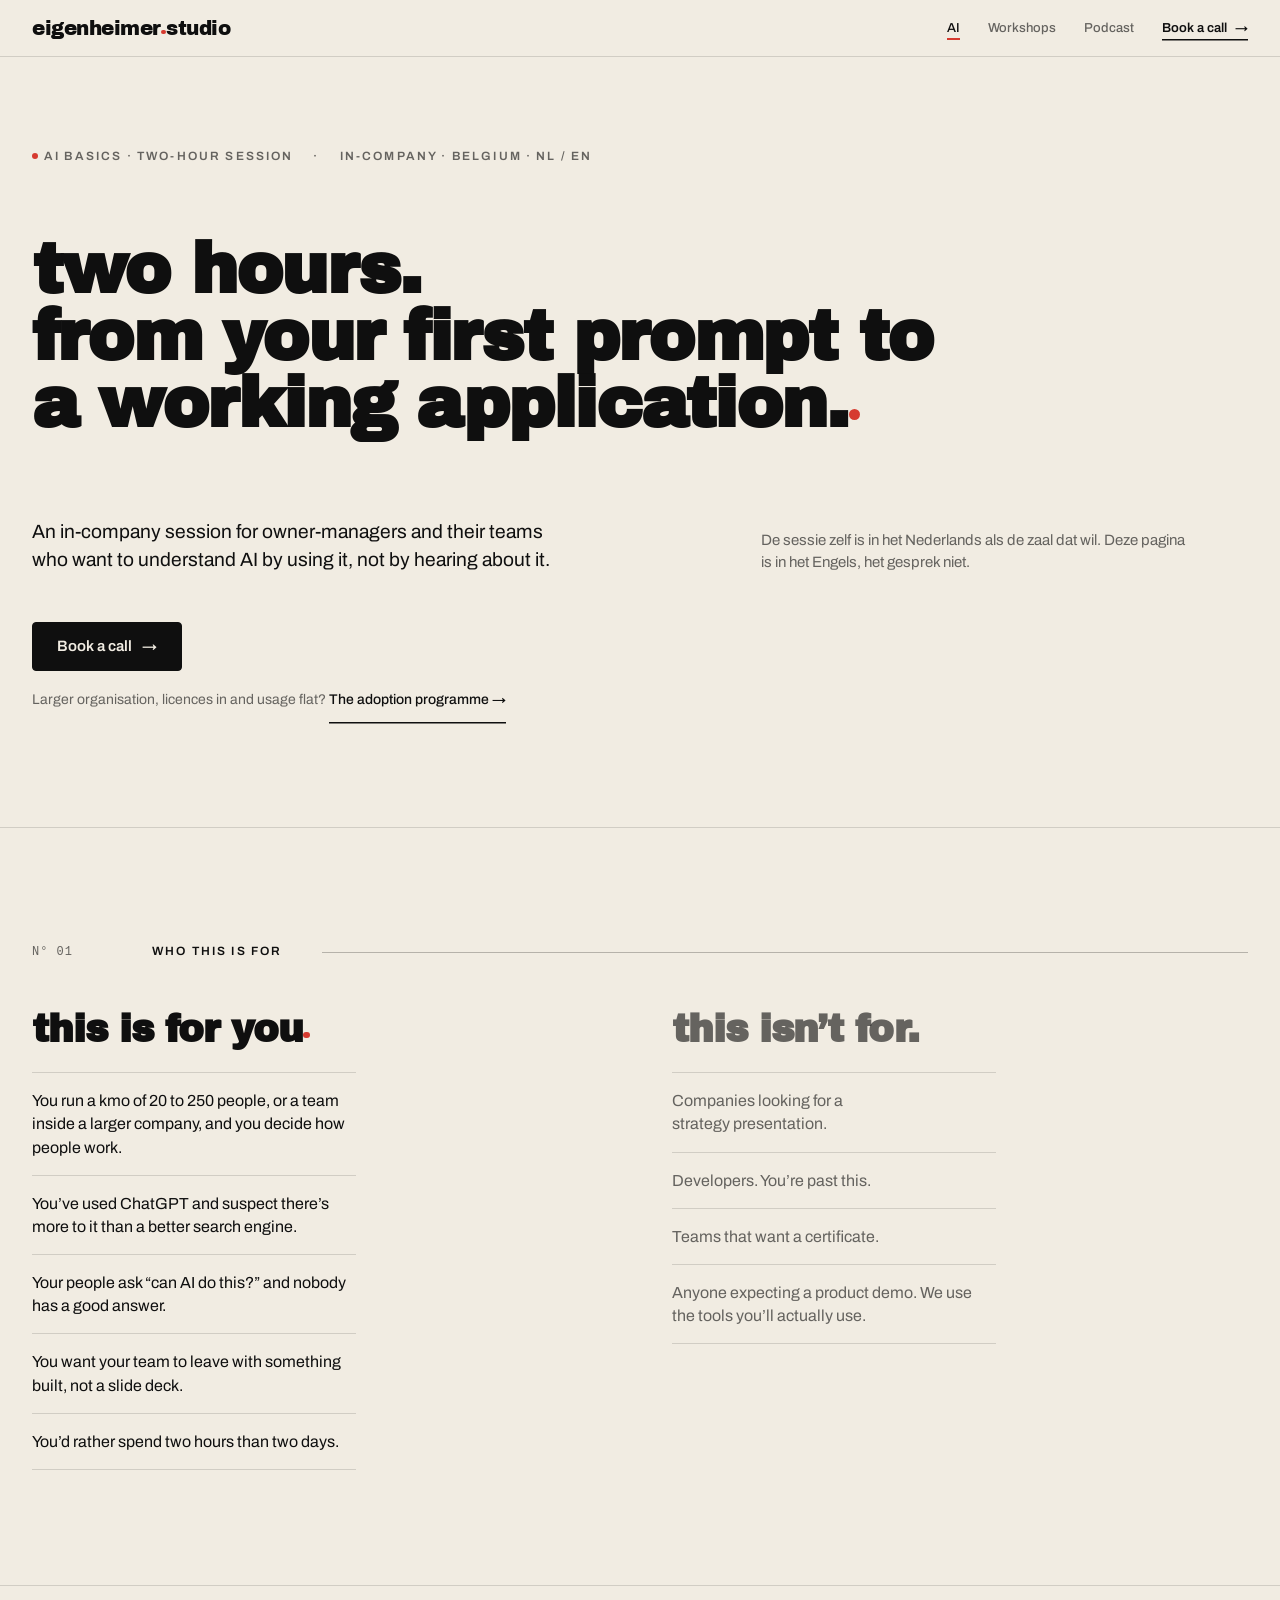
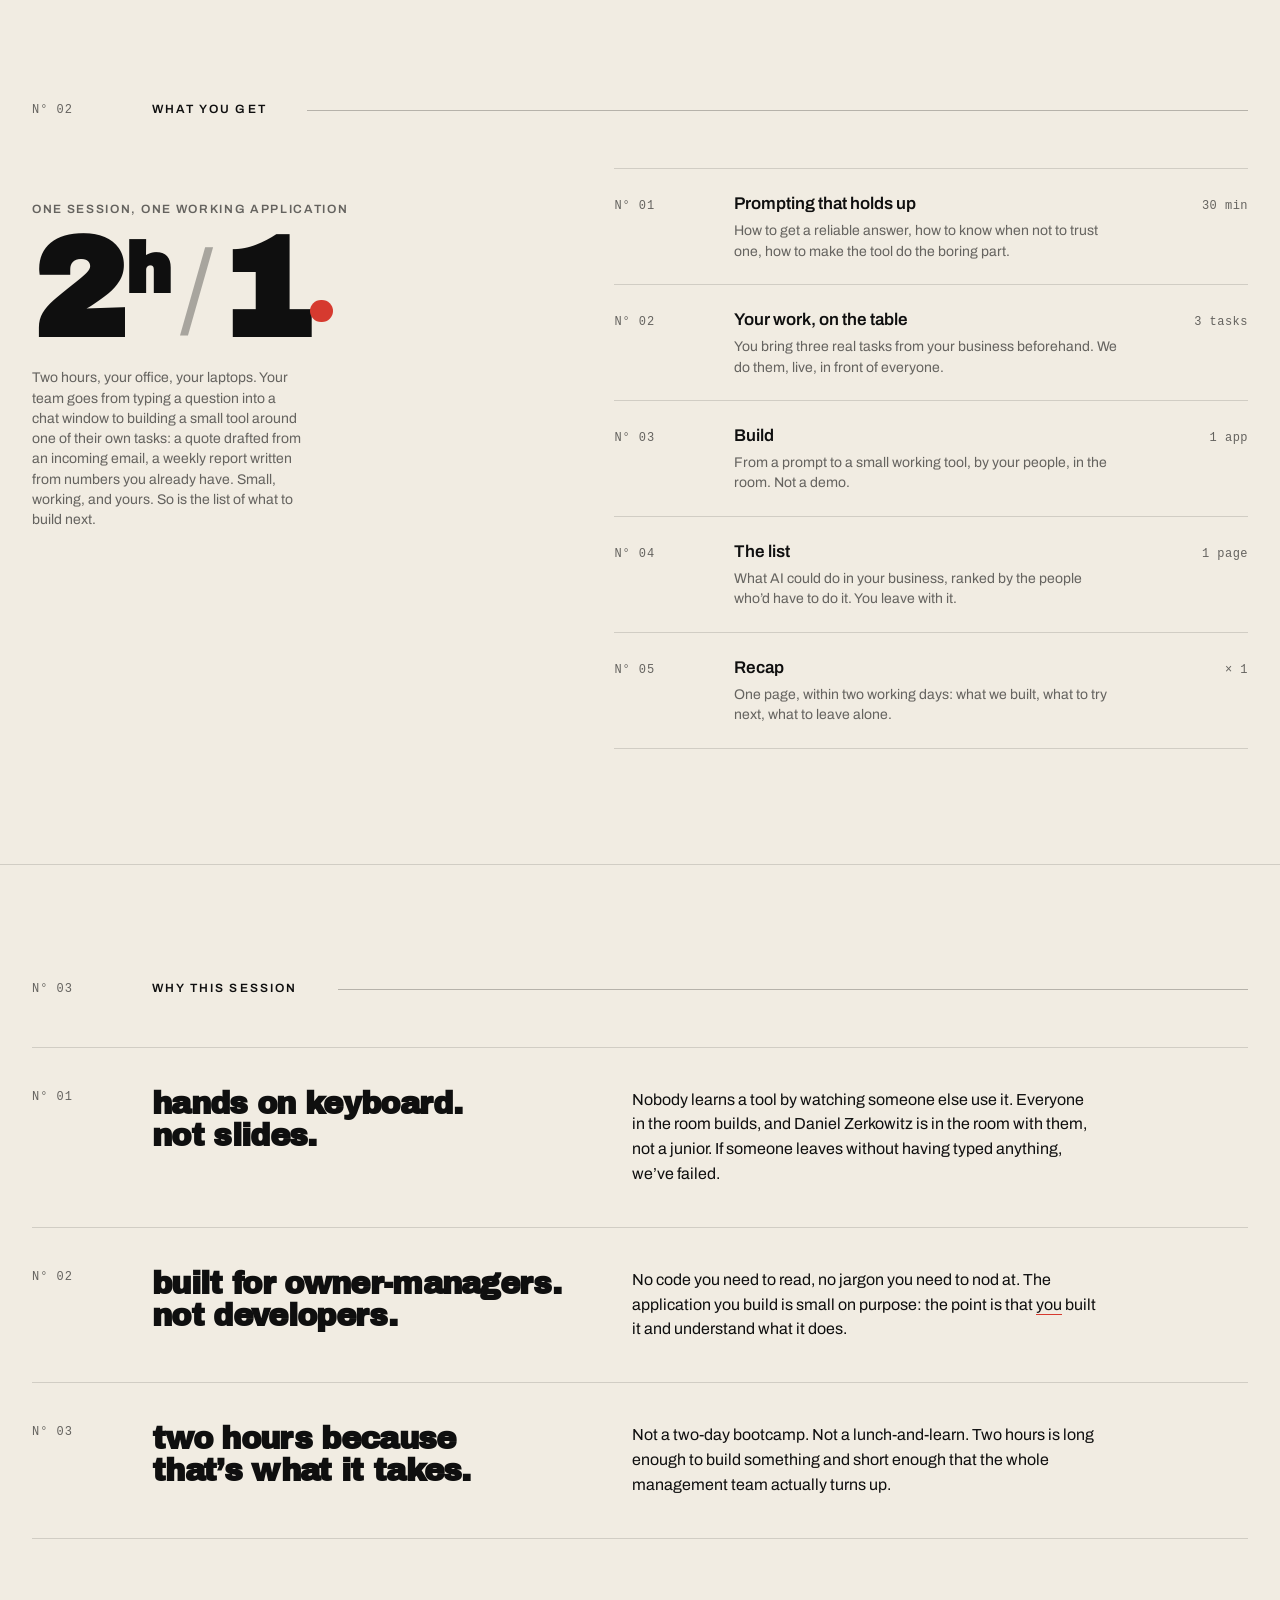
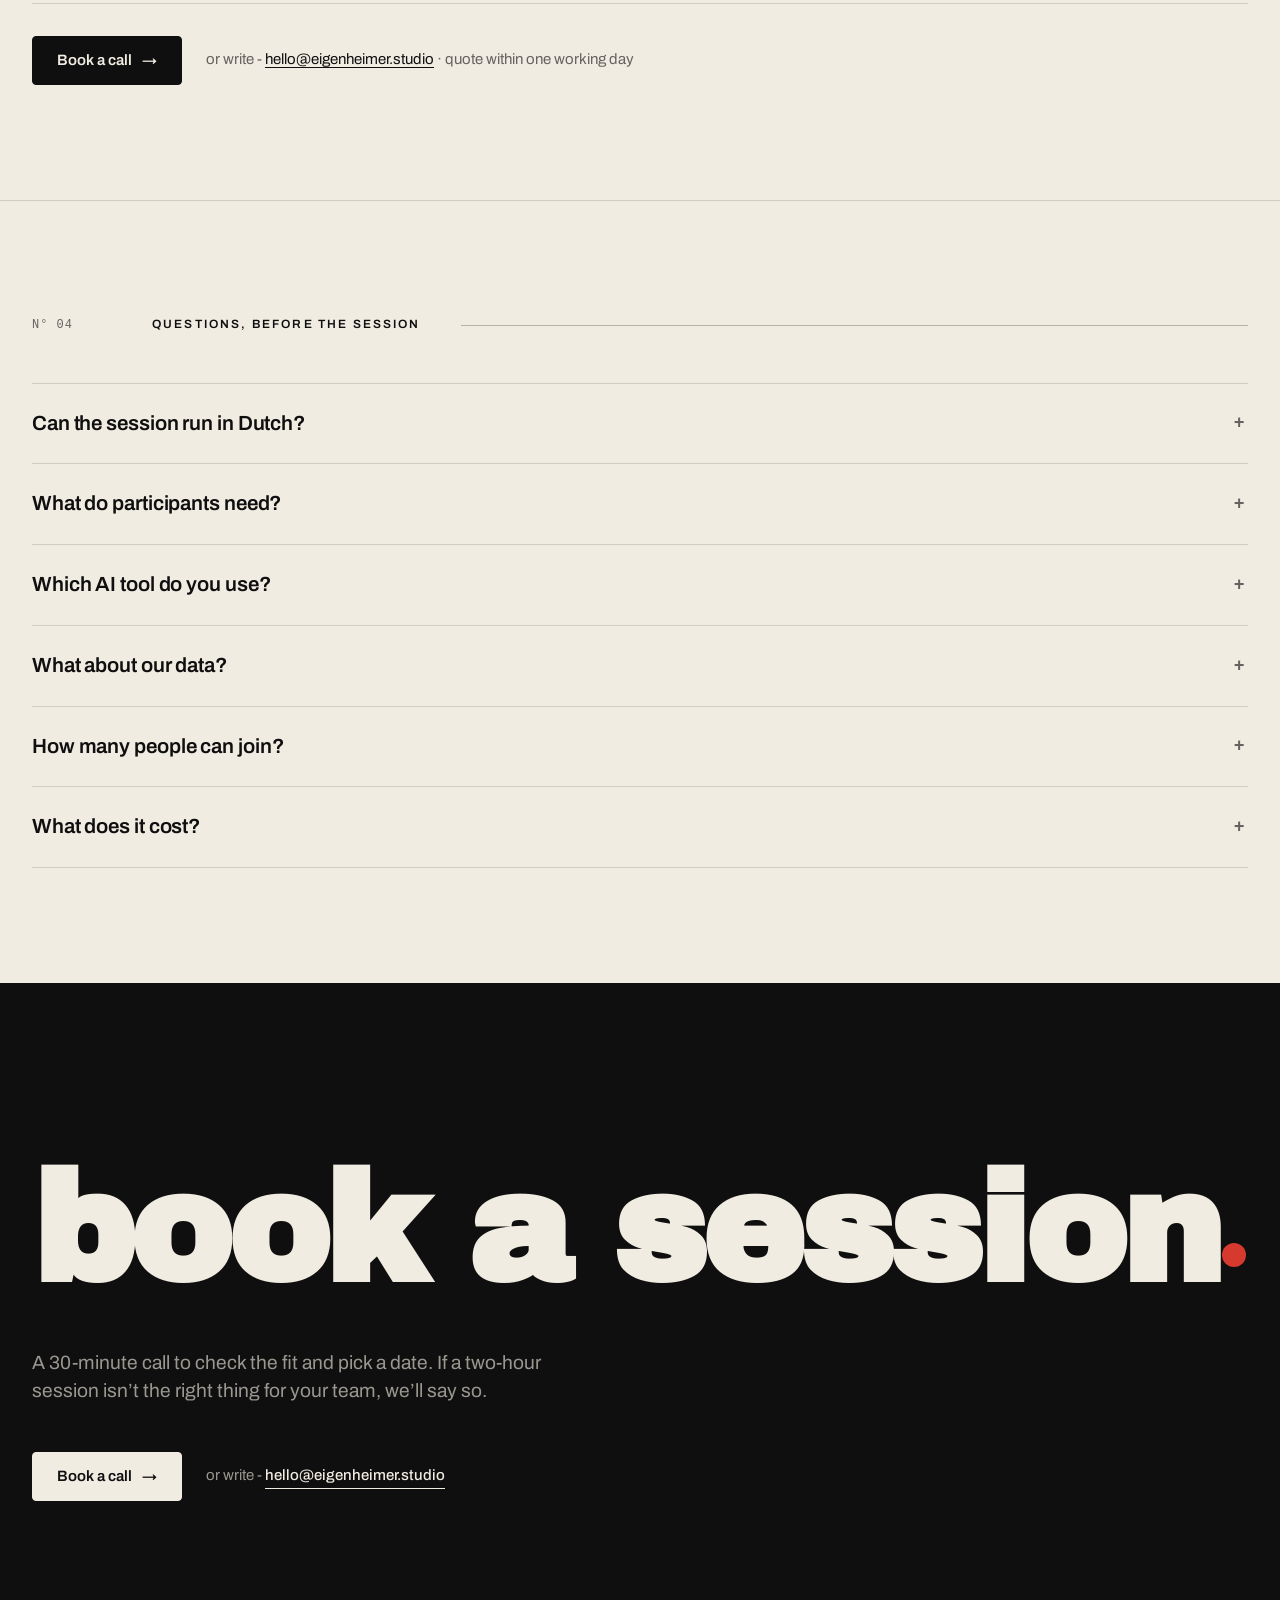
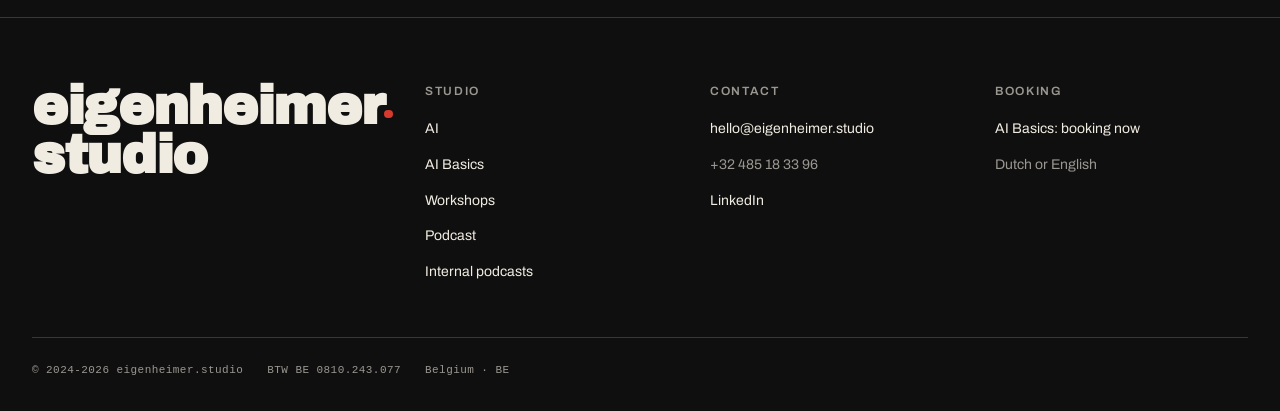
==== commit 2787a9fa: "Order the three doors AI, Workshops, Podcast everywhere; tighten copy Homepage title, meta and Open " ====
--- a/ai-basics/index.html
+++ b/ai-basics/index.html
@@ -69,7 +69,7 @@
           </p>
           <p class="hero-lang" lang="nl">De sessie zelf is in het Nederlands als de zaal dat wil. Deze pagina is in het Engels, het gesprek niet.</p>
           <div class="hero-cta-block">
-            <a class="btn-cta" href="https://calendar.app.google/Z82jjABjgTt32B2P7" target="_blank" rel="noopener">Book the intake call <span aria-hidden="true">→</span><span class="sr-only"> (opens in a new tab)</span></a>
+            <a class="btn-cta" href="https://calendar.app.google/Z82jjABjgTt32B2P7" target="_blank" rel="noopener">Book a call <span aria-hidden="true">→</span><span class="sr-only"> (opens in a new tab)</span></a>
             <p class="hero-fork">Larger organisation, licences in and usage flat? <a href="/ai/#ways">The adoption programme <span aria-hidden="true">→</span></a></p>
           </div>
         </div>
@@ -178,49 +178,12 @@
       </div>
     </section>
 
-    <!-- ── How it works ────────────────────────────────────── -->
+
+    <!-- ── Why this session ────────────────────────────────── -->
     <section class="section">
       <div class="container">
         <div class="section-head">
           <span class="num" aria-hidden="true">N° 03</span>
-          <h2 class="title-line">How it works</h2>
-          <span class="rule"></span>
-        </div>
-        <ol class="process">
-          <li class="step">
-            <span class="n" aria-hidden="true">N° 01</span>
-            <h3 class="name">Intake</h3>
-            <p class="desc">A 30-minute call. Who’s in the room, what your business does, which three tasks to bring.</p>
-          </li>
-          <li class="step">
-            <span class="n" aria-hidden="true">N° 02</span>
-            <h3 class="name">Prepare</h3>
-            <p class="desc">We ask everyone for one laptop and one paid seat on the tool we agree at intake. If you already pay for a tool, we use that one. Ten minutes per person.</p>
-          </li>
-          <li class="step is-record">
-            <span class="n" aria-hidden="true">N° 03</span>
-            <h3 class="name">Session.</h3>
-            <p class="desc">Two hours in your office, anywhere in Belgium, up to twelve people. Prompting, your three tasks, then the build.</p>
-          </li>
-          <li class="step">
-            <span class="n" aria-hidden="true">N° 04</span>
-            <h3 class="name">Recap</h3>
-            <p class="desc">One page within two working days.</p>
-          </li>
-          <li class="step">
-            <span class="n" aria-hidden="true">N° 05</span>
-            <h3 class="name">Next</h3>
-            <p class="desc">Usually the session surfaces one or two things worth building properly. If you want help with that, we’ll tell you what it would take. If not, you have everything you need.</p>
-          </li>
-        </ol>
-      </div>
-    </section>
-
-    <!-- ── Why this session ────────────────────────────────── -->
-    <section class="section">
-      <div class="container">
-        <div class="section-head">
-          <span class="num" aria-hidden="true">N° 04</span>
           <h2 class="title-line">Why this session</h2>
           <span class="rule"></span>
         </div>
@@ -255,7 +218,7 @@
           </div>
         </div>
         <div class="cta-row">
-          <a class="btn-cta" href="https://calendar.app.google/Z82jjABjgTt32B2P7" target="_blank" rel="noopener">Book the intake call <span aria-hidden="true">→</span><span class="sr-only"> (opens in a new tab)</span></a>
+          <a class="btn-cta" href="https://calendar.app.google/Z82jjABjgTt32B2P7" target="_blank" rel="noopener">Book a call <span aria-hidden="true">→</span><span class="sr-only"> (opens in a new tab)</span></a>
           <span class="write">or write - <a href="mailto:hello@eigenheimer.studio?subject=AI%20Basics">hello@eigenheimer.studio</a> · quote within one working day</span>
         </div>
       </div>
@@ -267,7 +230,7 @@
     <section class="section">
       <div class="container">
         <div class="section-head">
-          <span class="num" aria-hidden="true">N° 05</span>
+          <span class="num" aria-hidden="true">N° 04</span>
           <h2 class="title-line">Questions, before the session</h2>
           <span class="rule"></span>
         </div>
@@ -284,7 +247,7 @@
               <span>What do participants need?</span>
               <span class="toggle" aria-hidden="true">+</span>
             </summary>
-            <p class="answer">A laptop and a paid seat on the tool we agree at intake. A free account is not enough for the build. We send a one-page setup guide; it takes ten minutes.</p>
+            <p class="answer">A laptop and a paid seat on the tool we agree on beforehand. A free account is not enough for the build. We send a one-page setup guide; it takes ten minutes.</p>
           </details>
           <details>
             <summary>
@@ -327,7 +290,7 @@
           session isn’t the right thing for your team, we’ll say so.
         </p>
         <div class="ctas">
-          <a class="btn-cta" href="https://calendar.app.google/Z82jjABjgTt32B2P7" target="_blank" rel="noopener">Book the intake call <span aria-hidden="true">→</span><span class="sr-only"> (opens in a new tab)</span></a>
+          <a class="btn-cta" href="https://calendar.app.google/Z82jjABjgTt32B2P7" target="_blank" rel="noopener">Book a call <span aria-hidden="true">→</span><span class="sr-only"> (opens in a new tab)</span></a>
           <span class="write">
             or write - <a href="mailto:hello@eigenheimer.studio?subject=AI%20Basics">hello@eigenheimer.studio</a>
           </span>
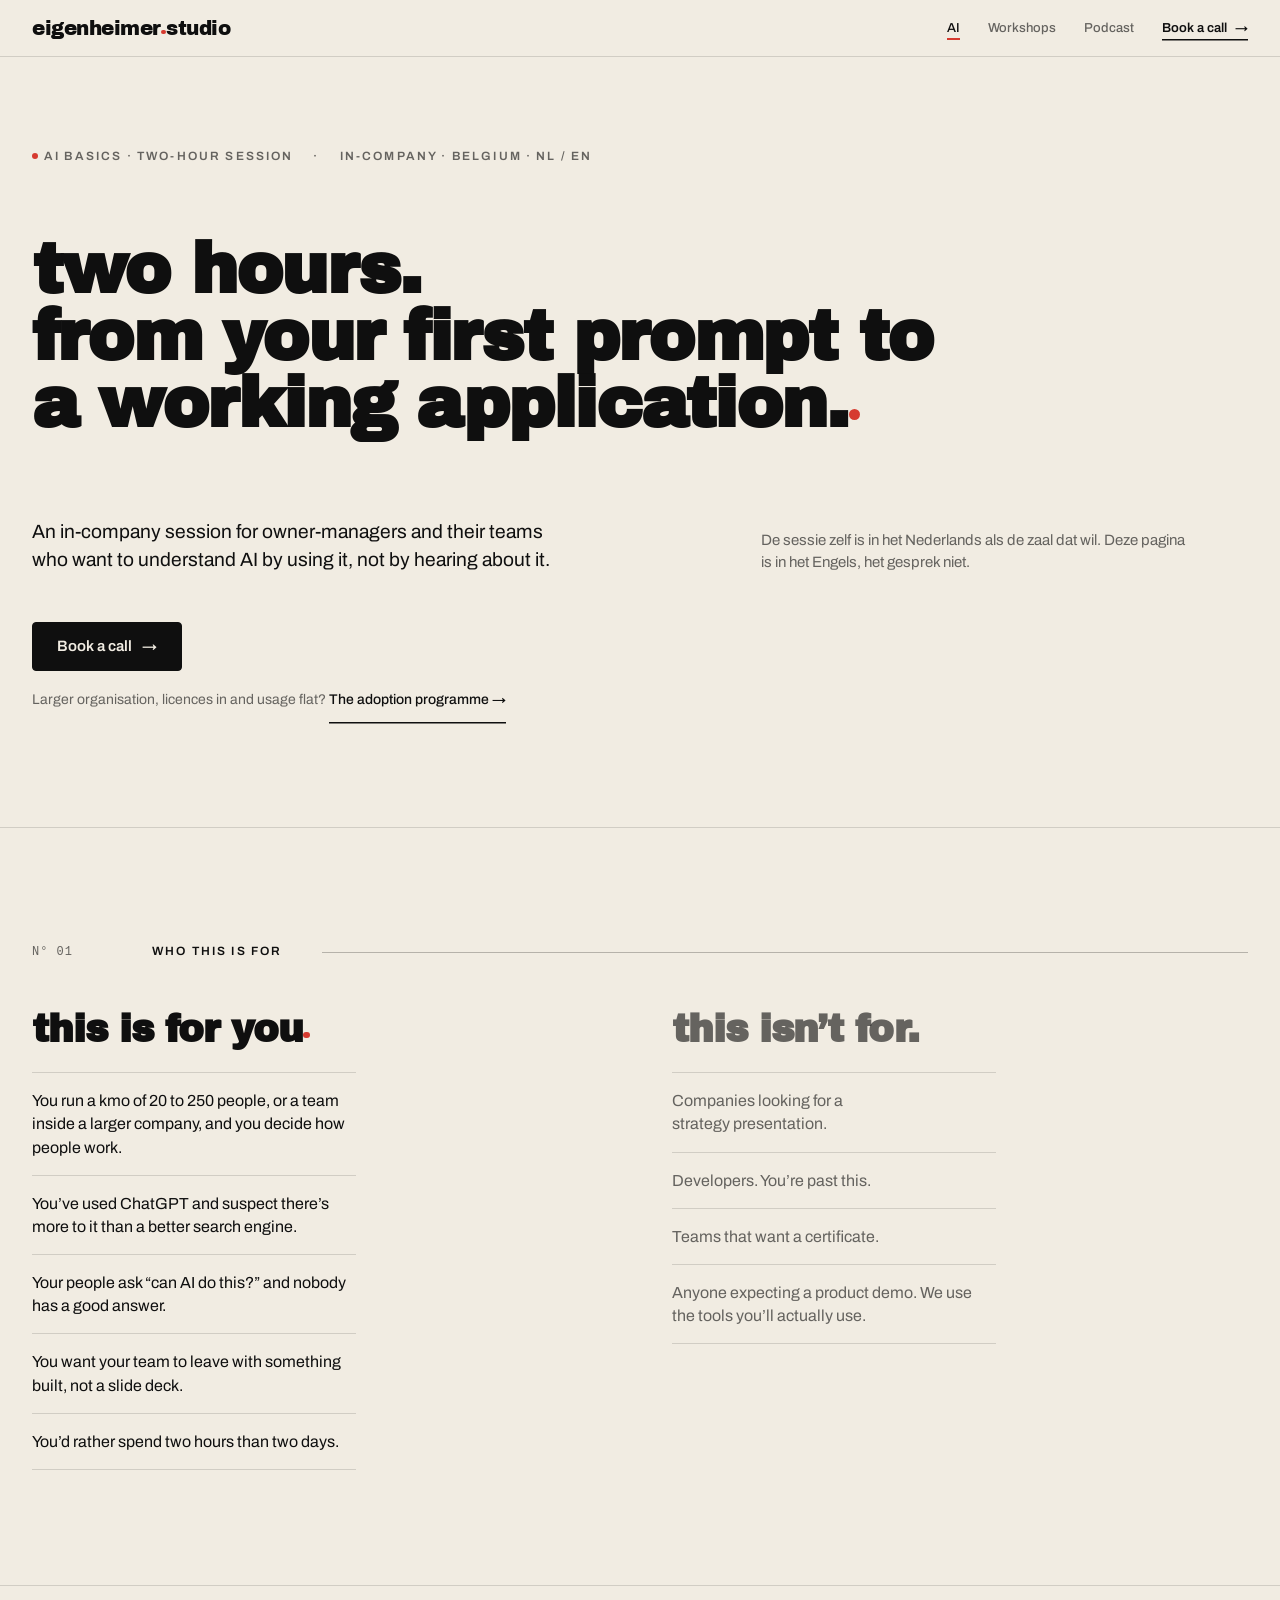
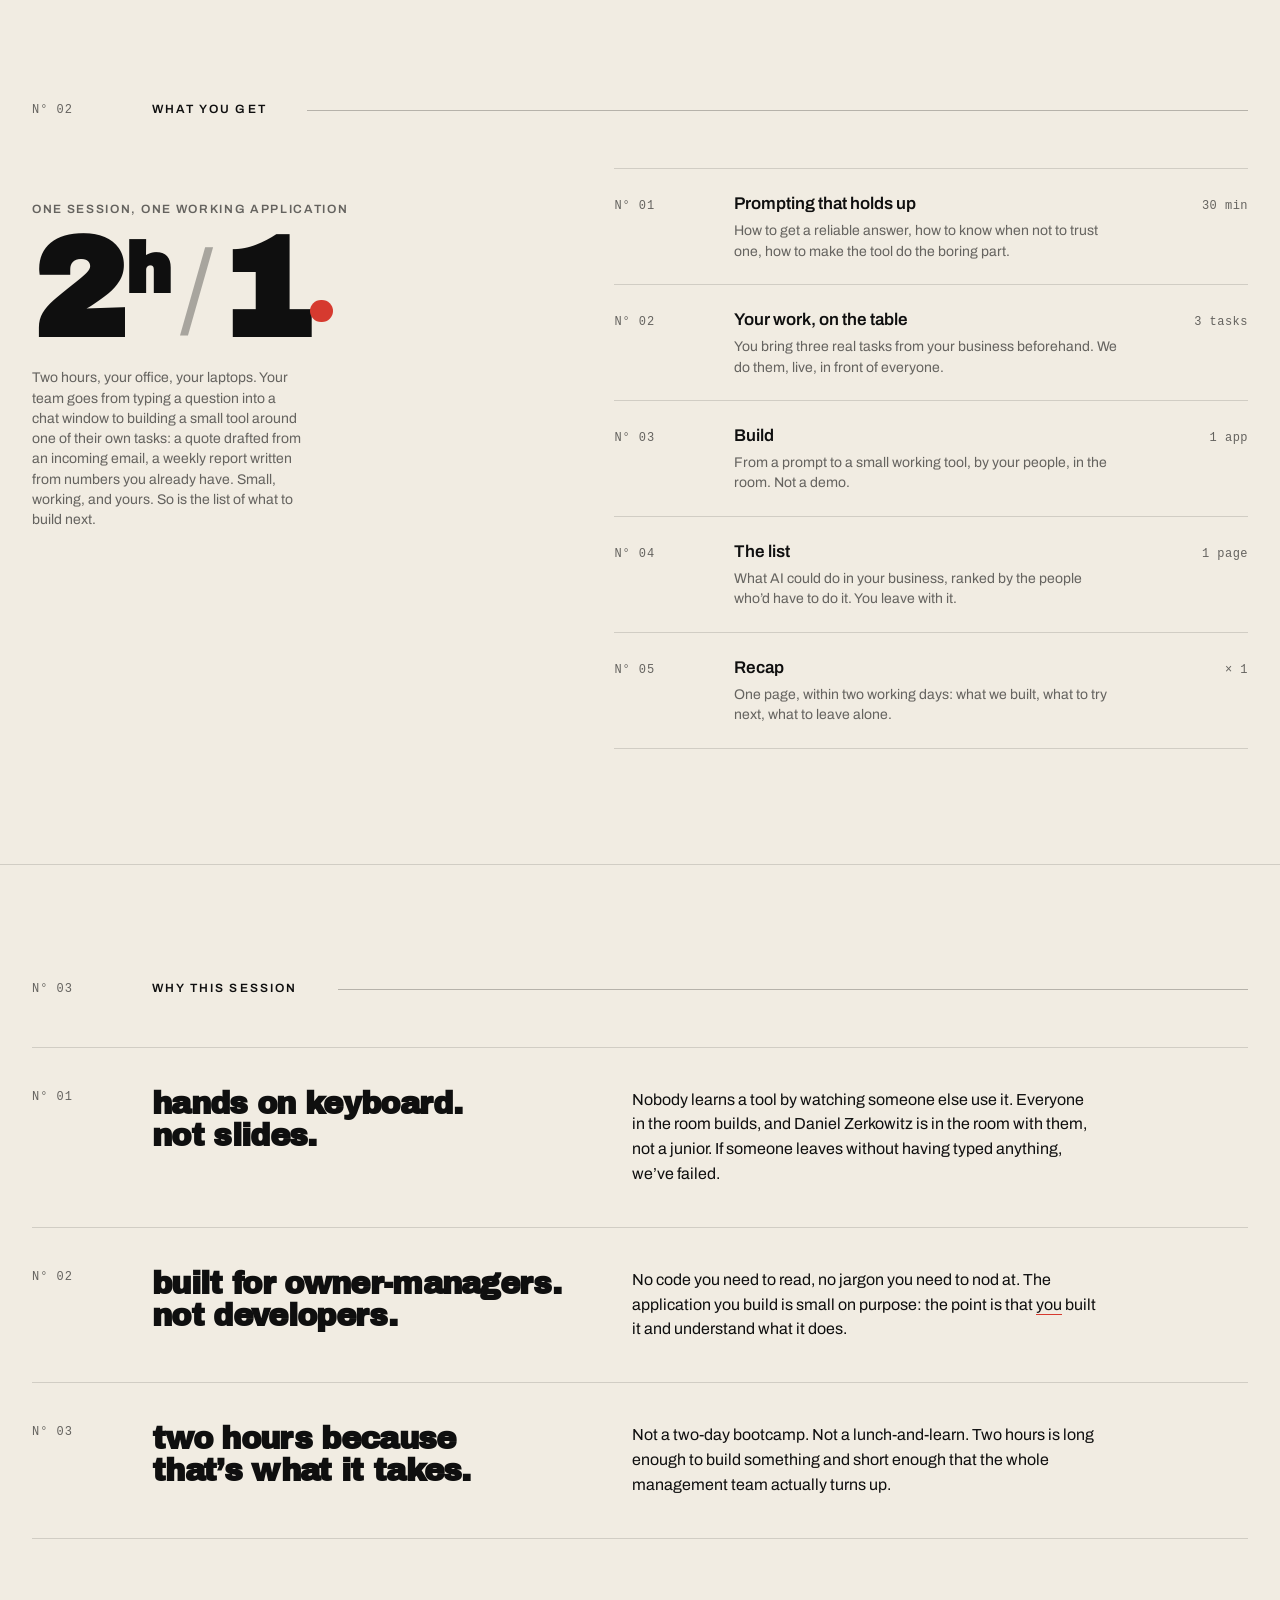
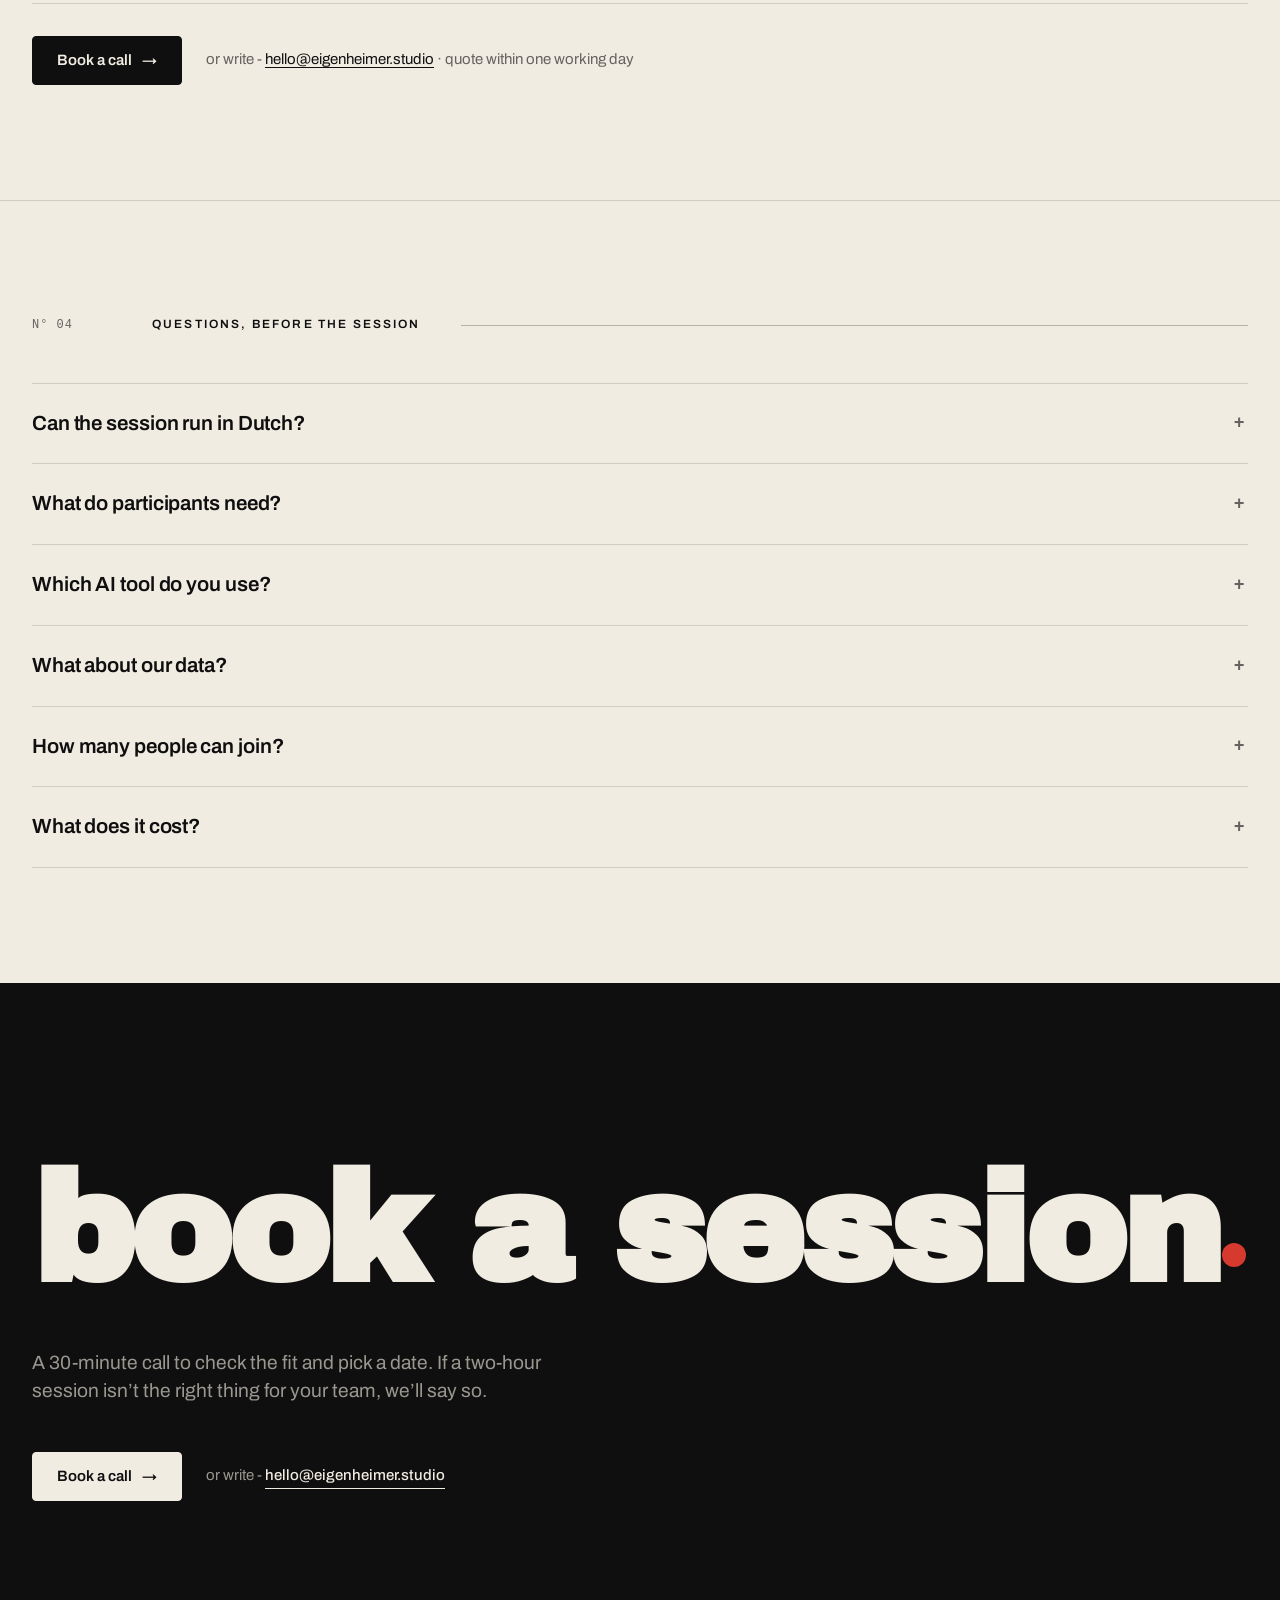
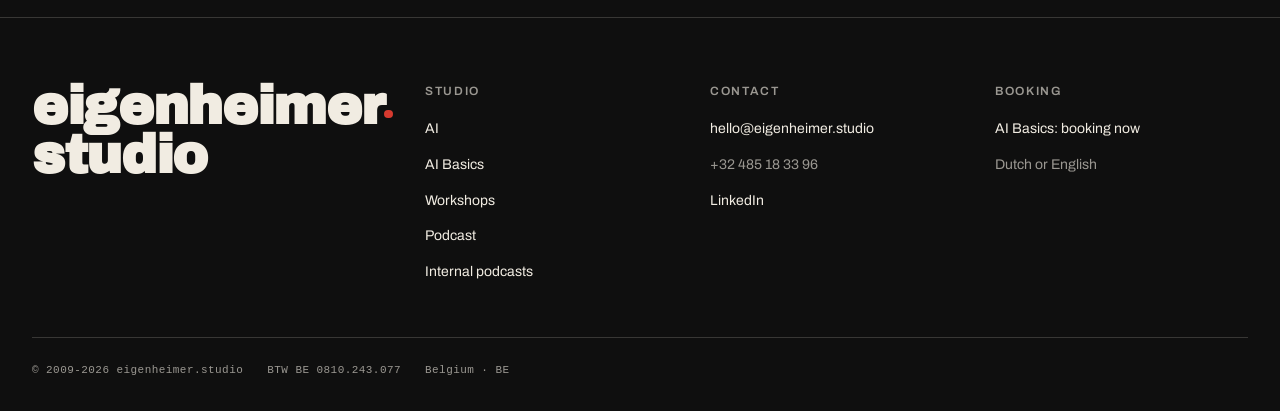
==== commit dea66482: "Start the copyright line in 2009, the founding year of the company All nine pages now read 2009-2026" ====
--- a/ai-basics/index.html
+++ b/ai-basics/index.html
@@ -332,7 +332,7 @@
         </div>
       </div>
       <div class="legal">
-        <span>© 2024-2026 eigenheimer.studio</span>
+        <span>© 2009-2026 eigenheimer.studio</span>
         <span>BTW BE 0810.243.077</span>
         <span>Belgium · BE</span>
       </div>
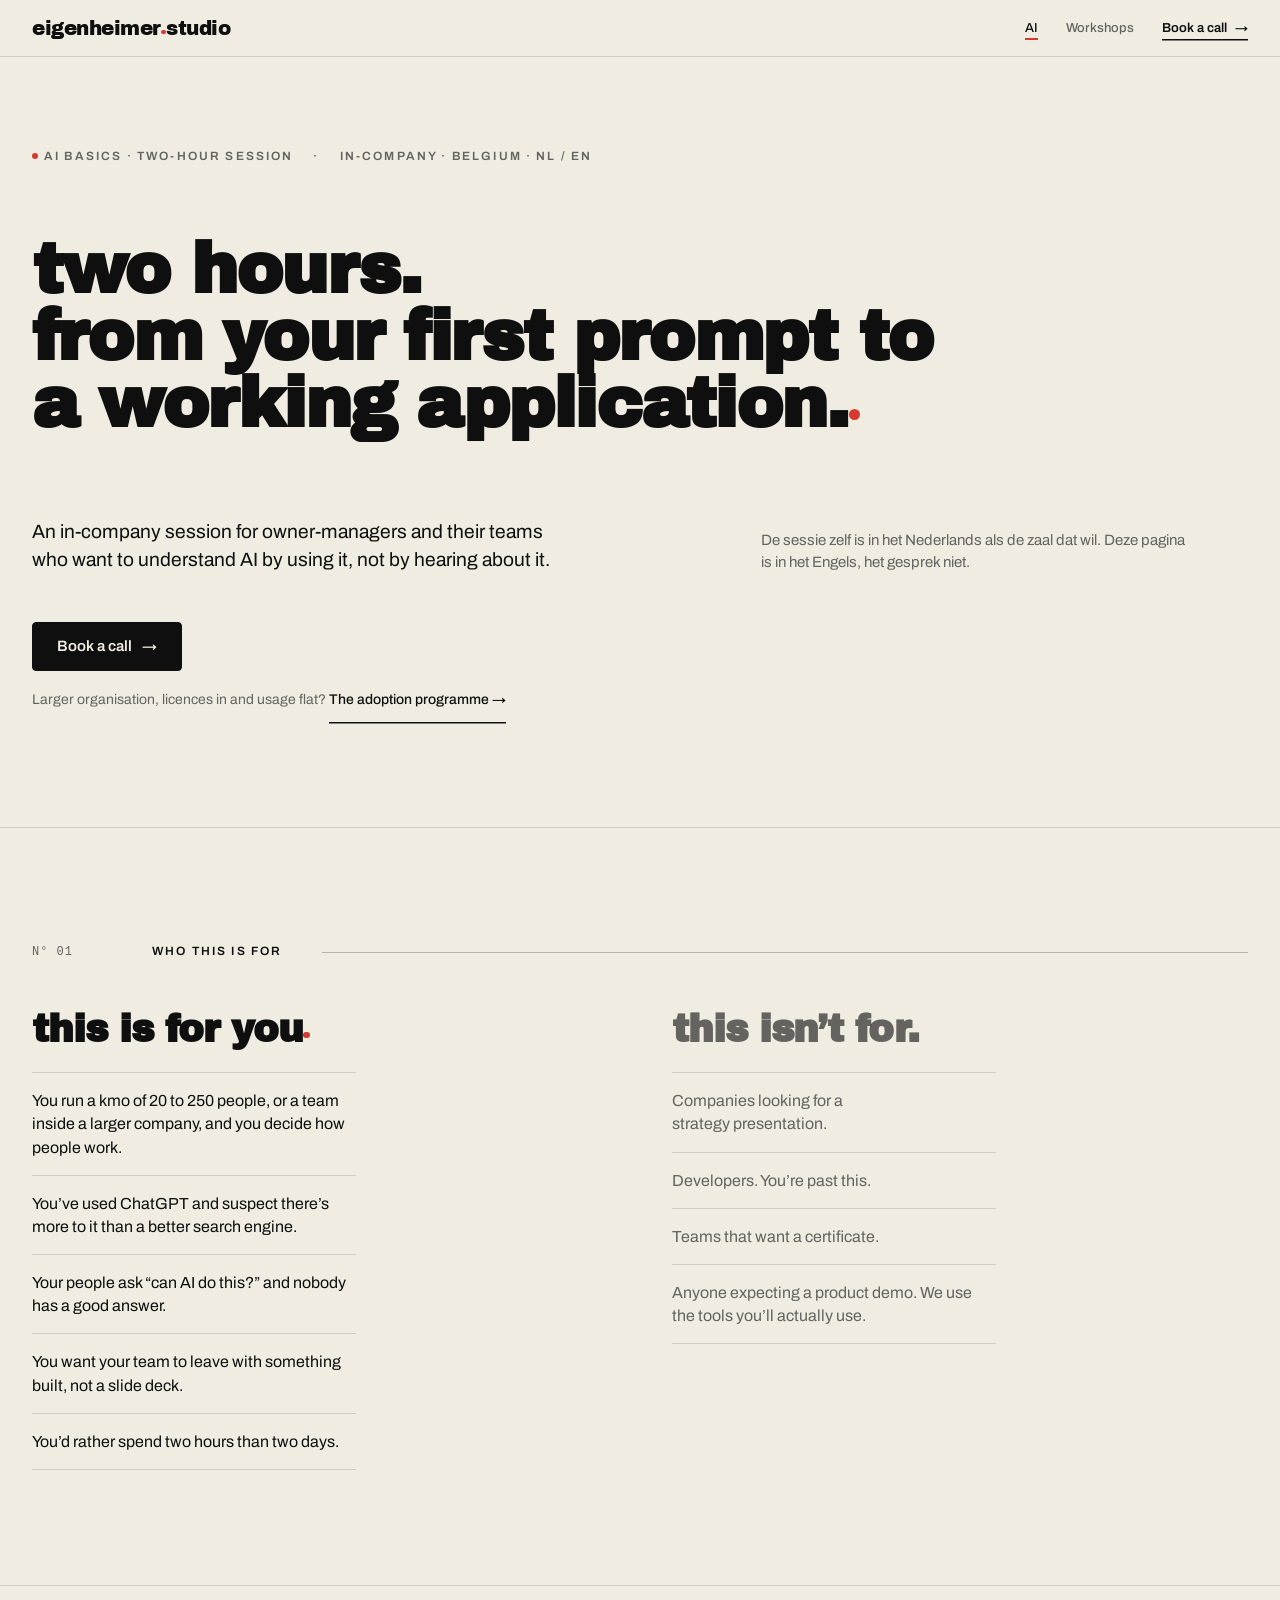
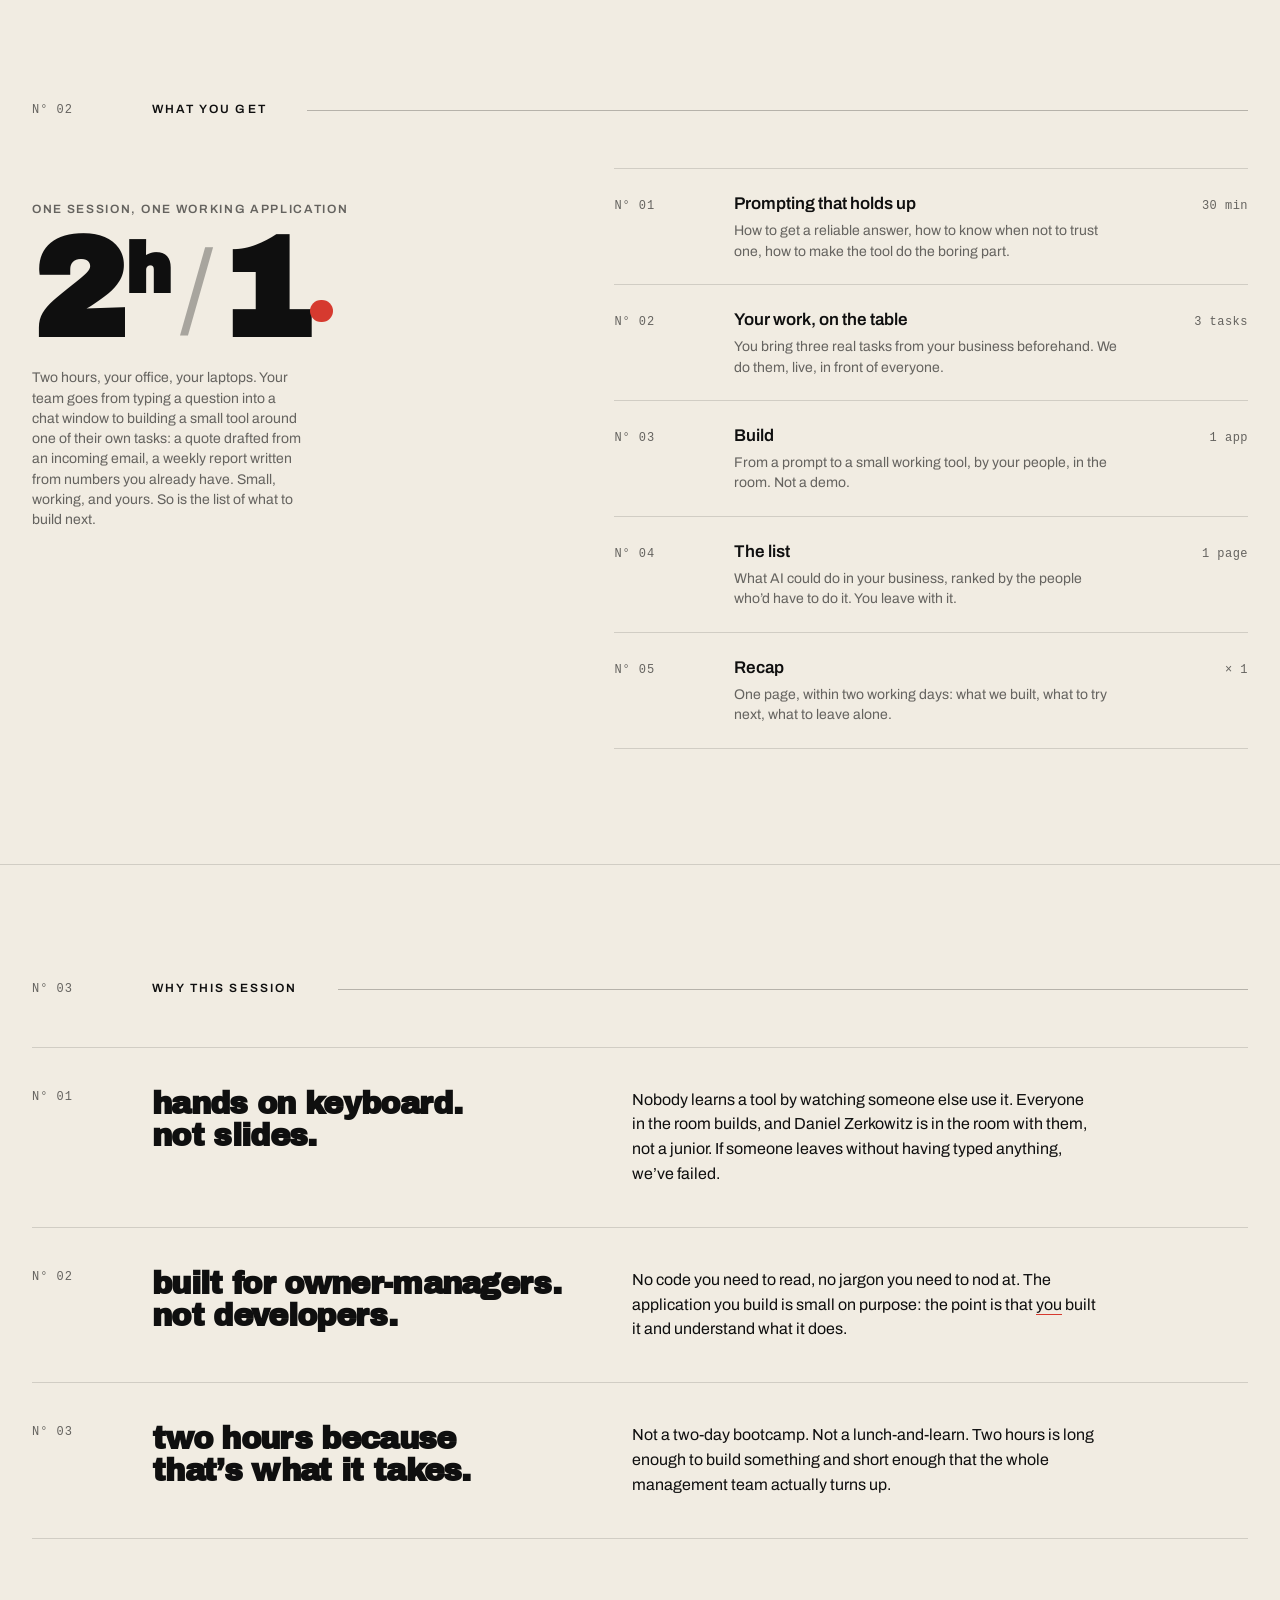
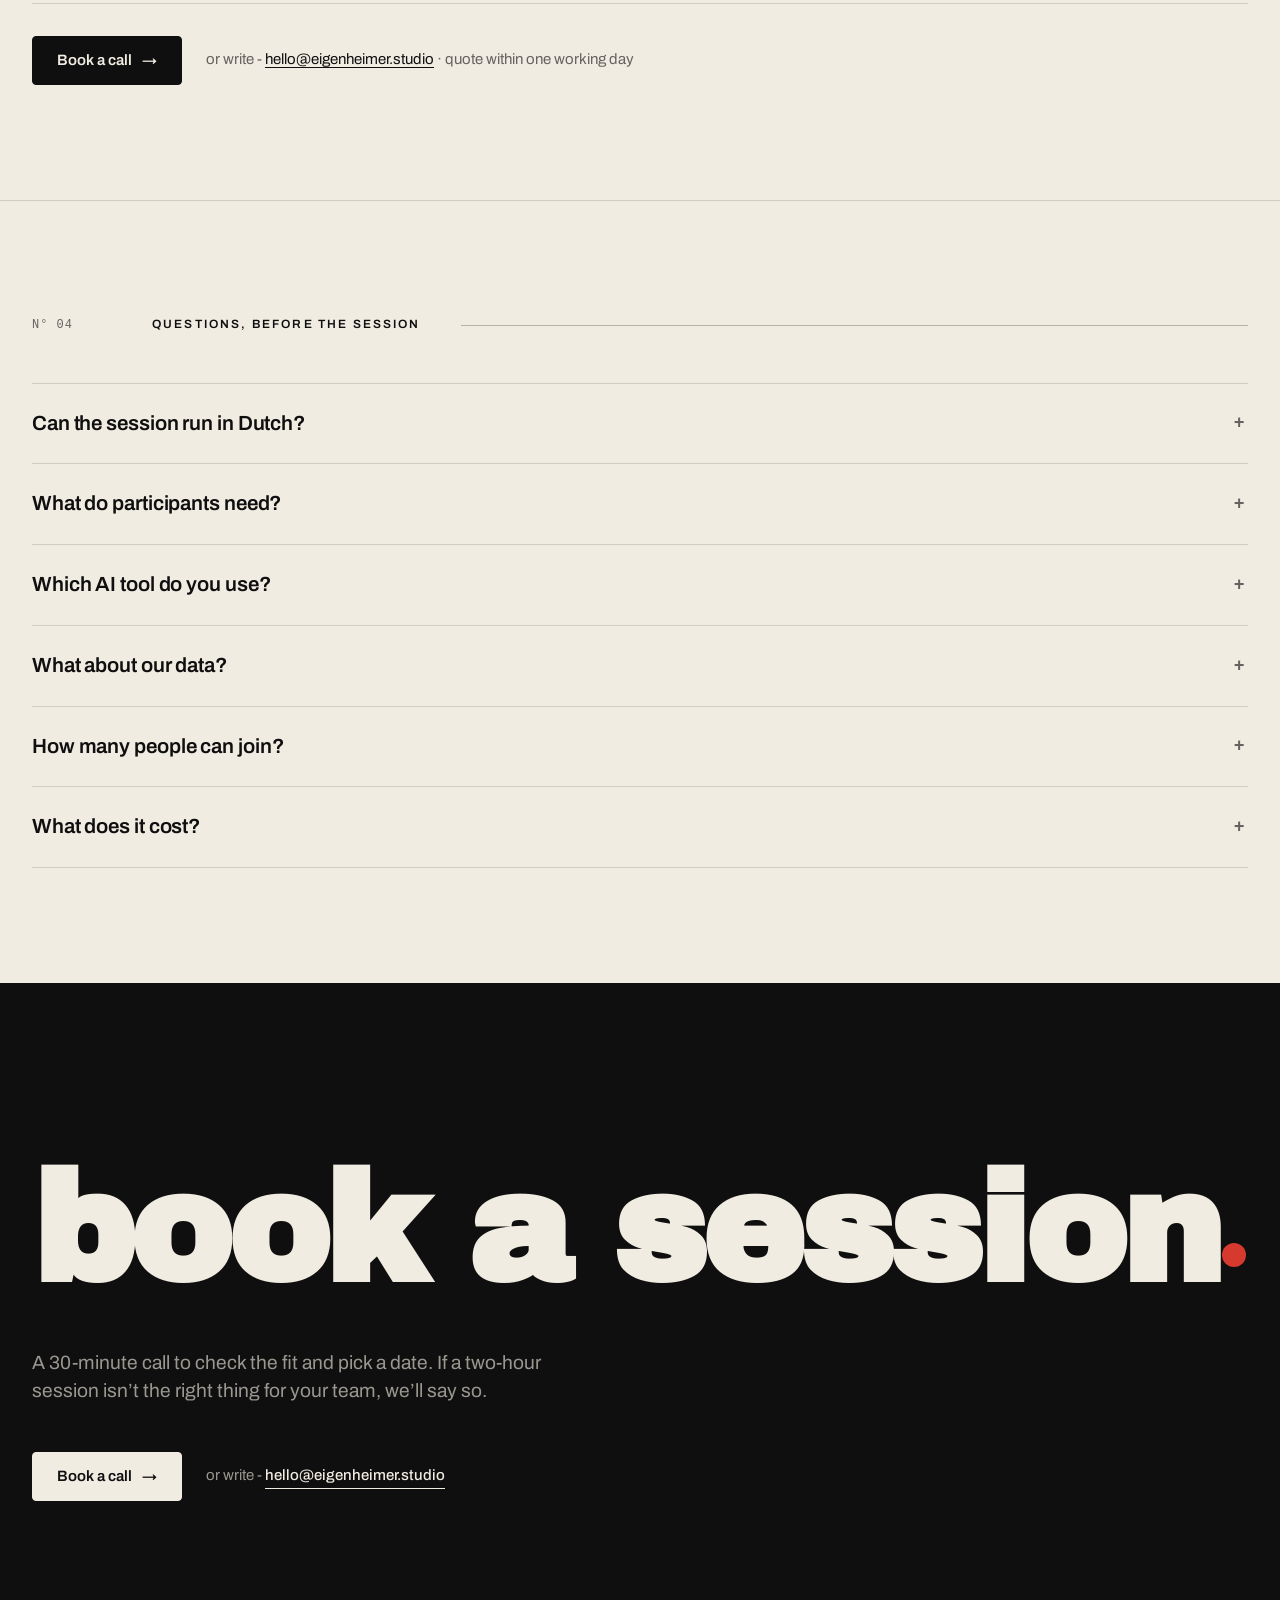
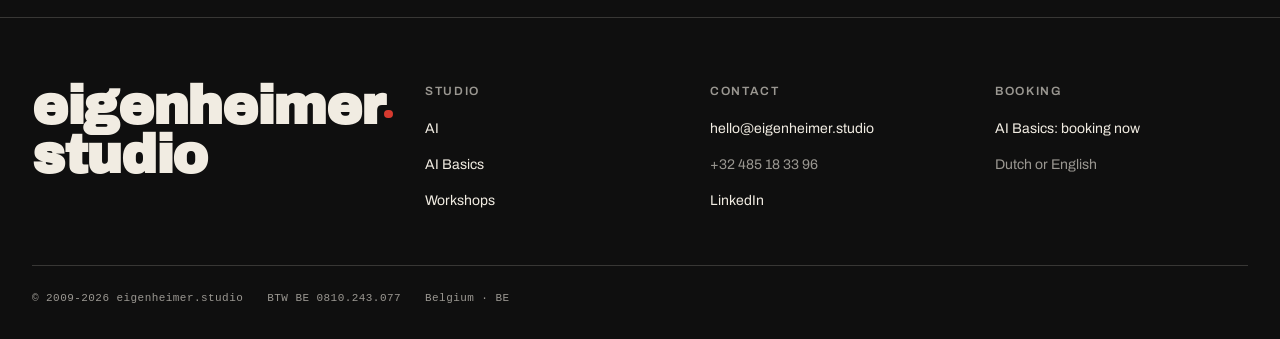
==== commit 56eae3f6: "Retire the podcast and for-companies doors; refocus on AI adoption and workshops Remove /podcast/ an" ====
--- a/ai-basics/index.html
+++ b/ai-basics/index.html
@@ -39,7 +39,6 @@
       <nav class="header-nav" aria-label="Services">
         <a class="header-link" href="/ai/" aria-current="page">AI</a>
         <a class="header-link" href="/workshops/">Workshops</a>
-        <a class="header-link" href="/podcast/">Podcast</a>
         <a class="header-link header-link--all" href="/#doors">Services <span aria-hidden="true">→</span></a>
         <a class="header-cta" href="https://calendar.app.google/Z82jjABjgTt32B2P7" target="_blank" rel="noopener">Book a call <span aria-hidden="true">→</span><span class="sr-only"> (opens in a new tab)</span></a>
       </nav>
@@ -311,8 +310,6 @@
             <a href="/ai/">AI</a>
             <a href="/ai-basics/">AI Basics</a>
             <a href="/workshops/">Workshops</a>
-            <a href="/podcast/">Podcast</a>
-            <a href="/for-companies/">Internal podcasts</a>
           </div>
         </div>
         <div>
--- a/page.css
+++ b/page.css
@@ -274,6 +274,7 @@
   gap: 8px 20px;
 }
 .hero-eyebrow > span { white-space: nowrap; }
+.hero-eyebrow > span.wrap { white-space: normal; }
 .hero-eyebrow .live-dot {
   display: inline-block;
   width: 6px; height: 6px;
@@ -710,7 +711,7 @@
 /* ── Doors - homepage router ─────────────────────────────── */
 .doors {
   display: grid;
-  grid-template-columns: repeat(3, 1fr);
+  grid-template-columns: repeat(2, 1fr);
   grid-template-rows: auto auto auto 1fr auto;
   border-top: 1px solid var(--rule);
   border-bottom: 1px solid var(--rule);
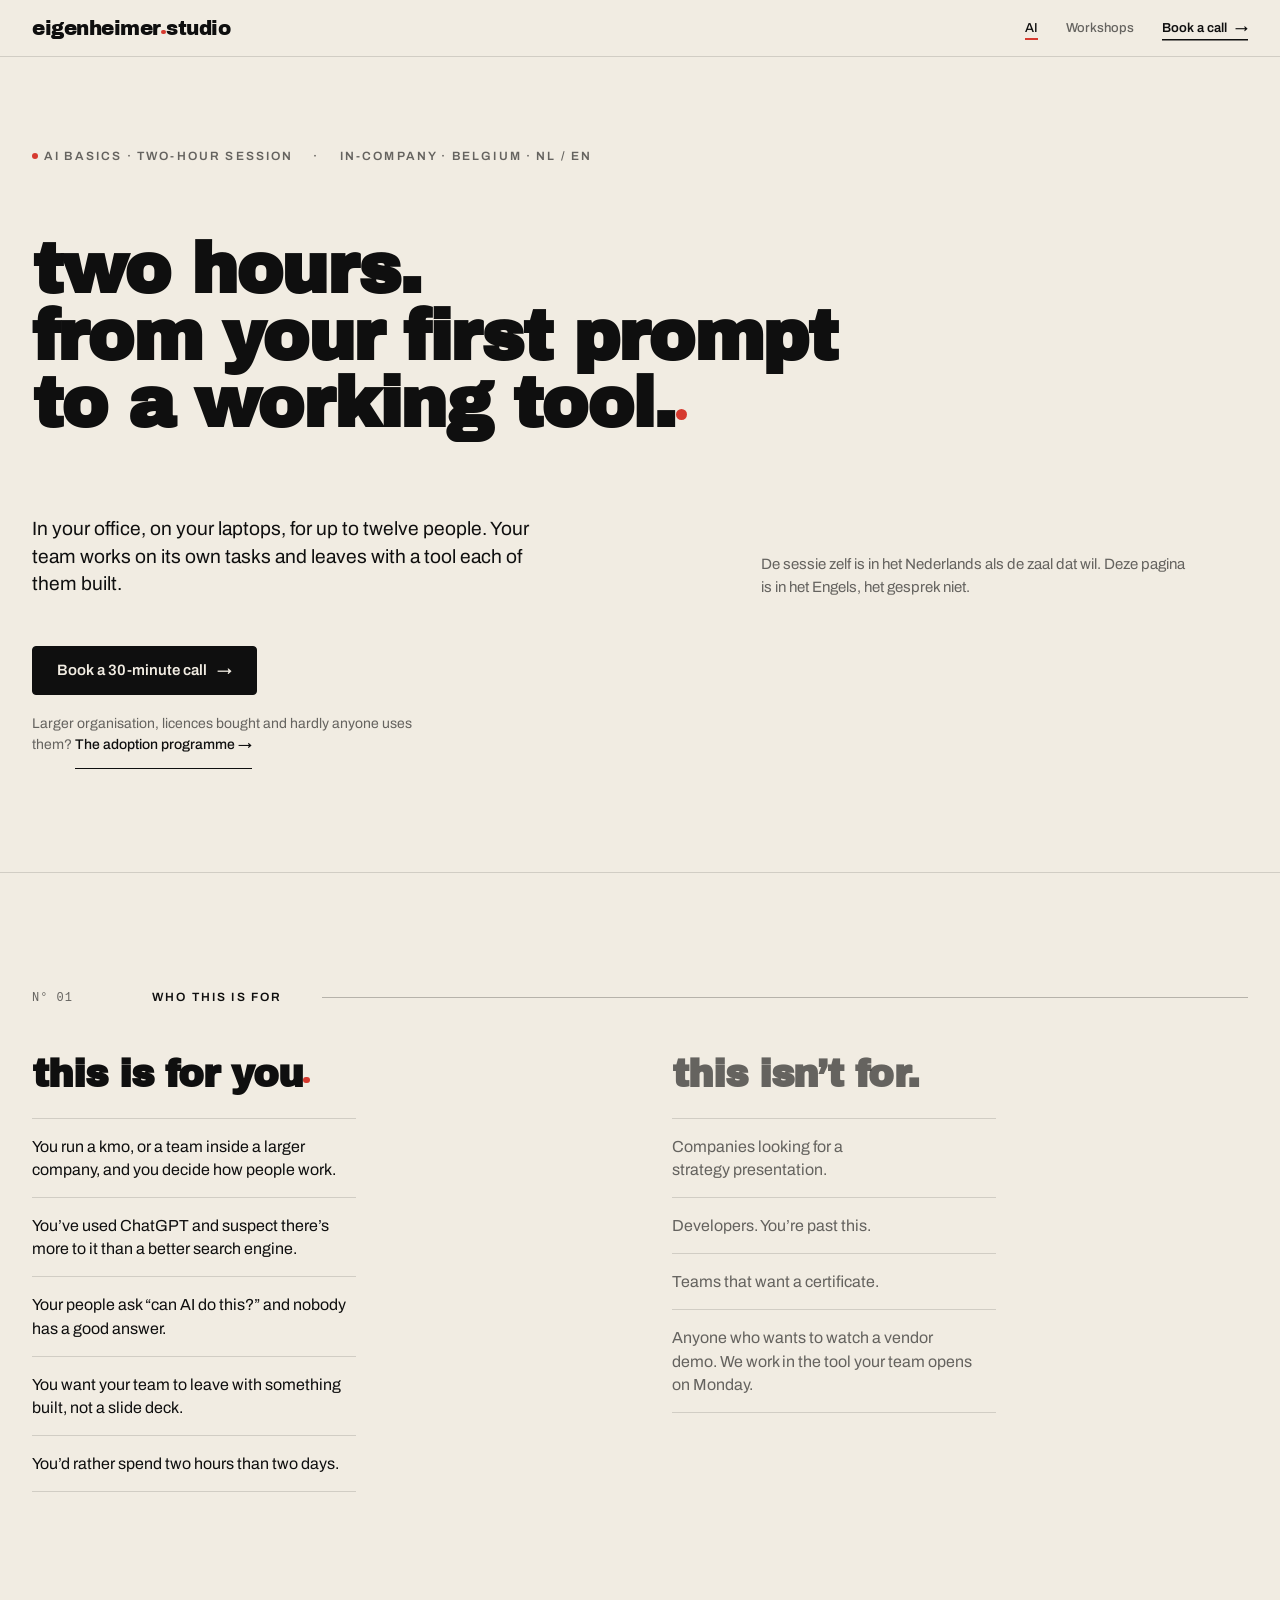
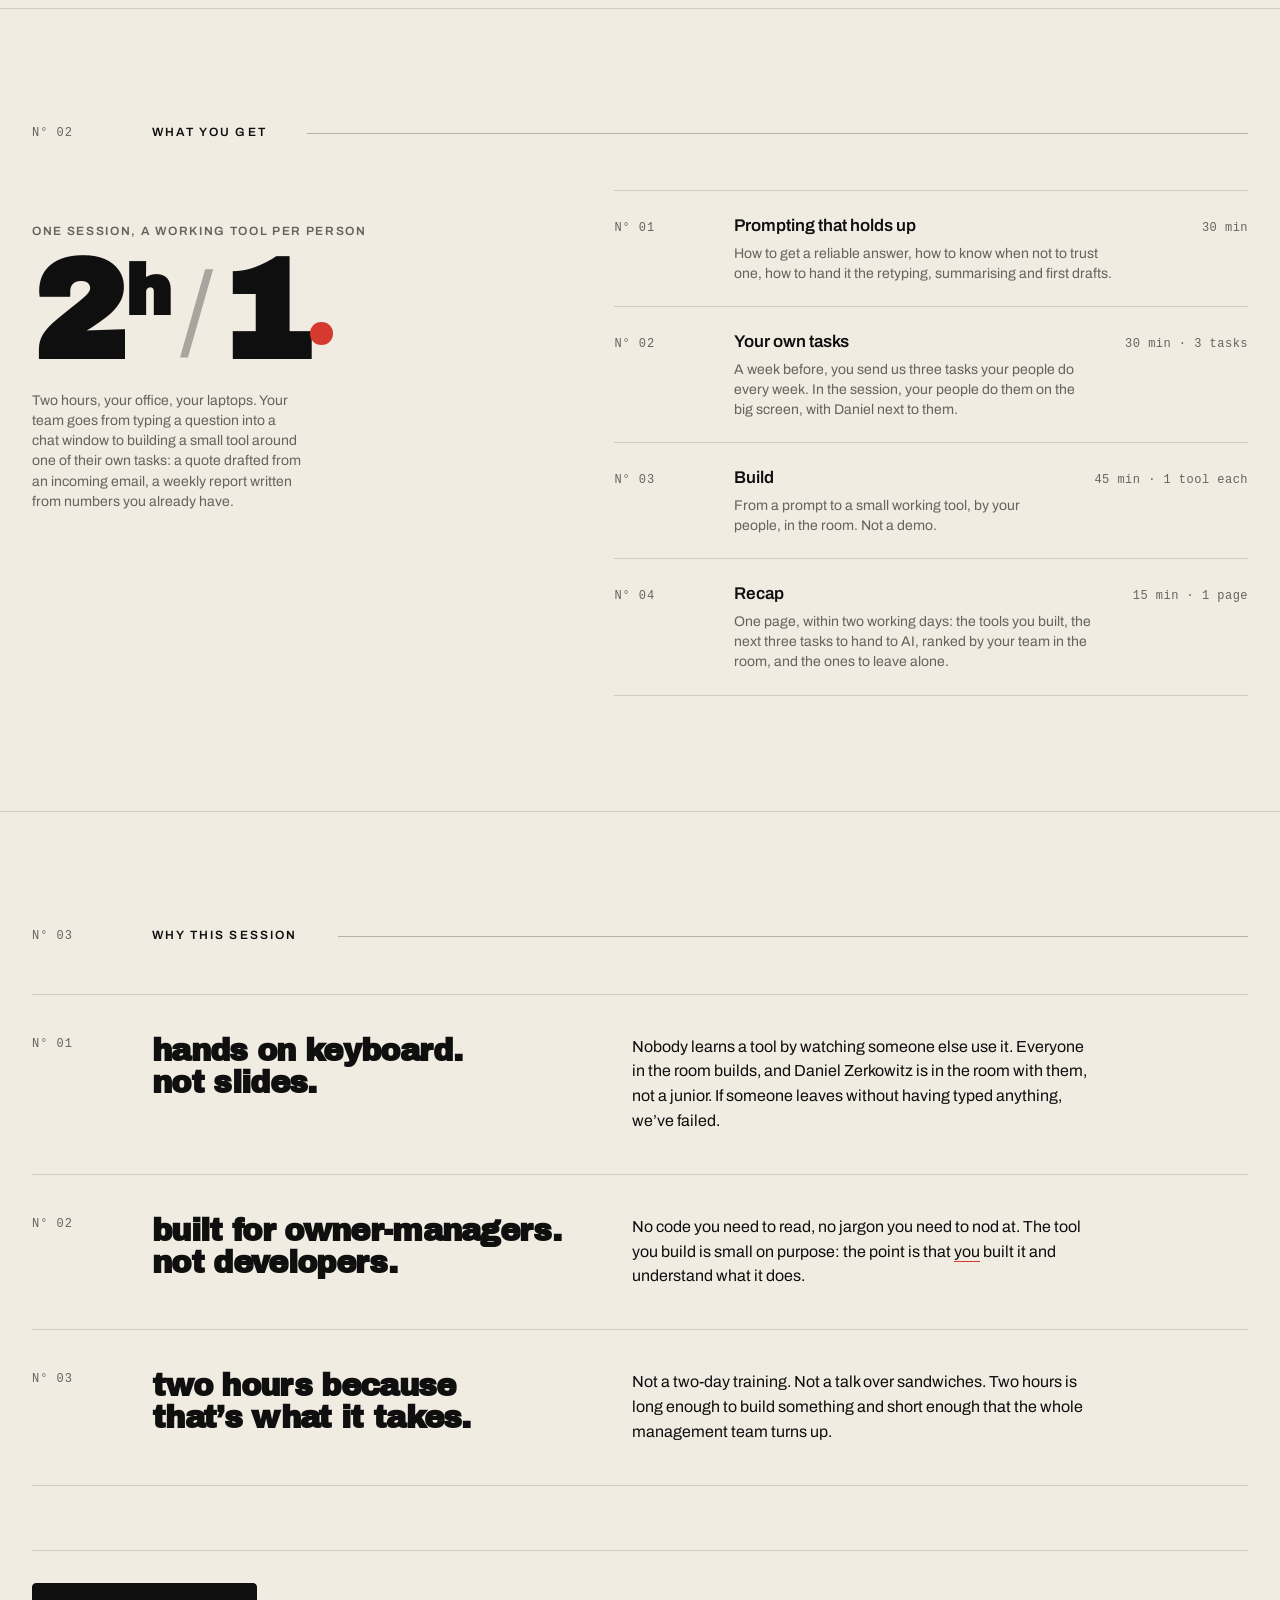
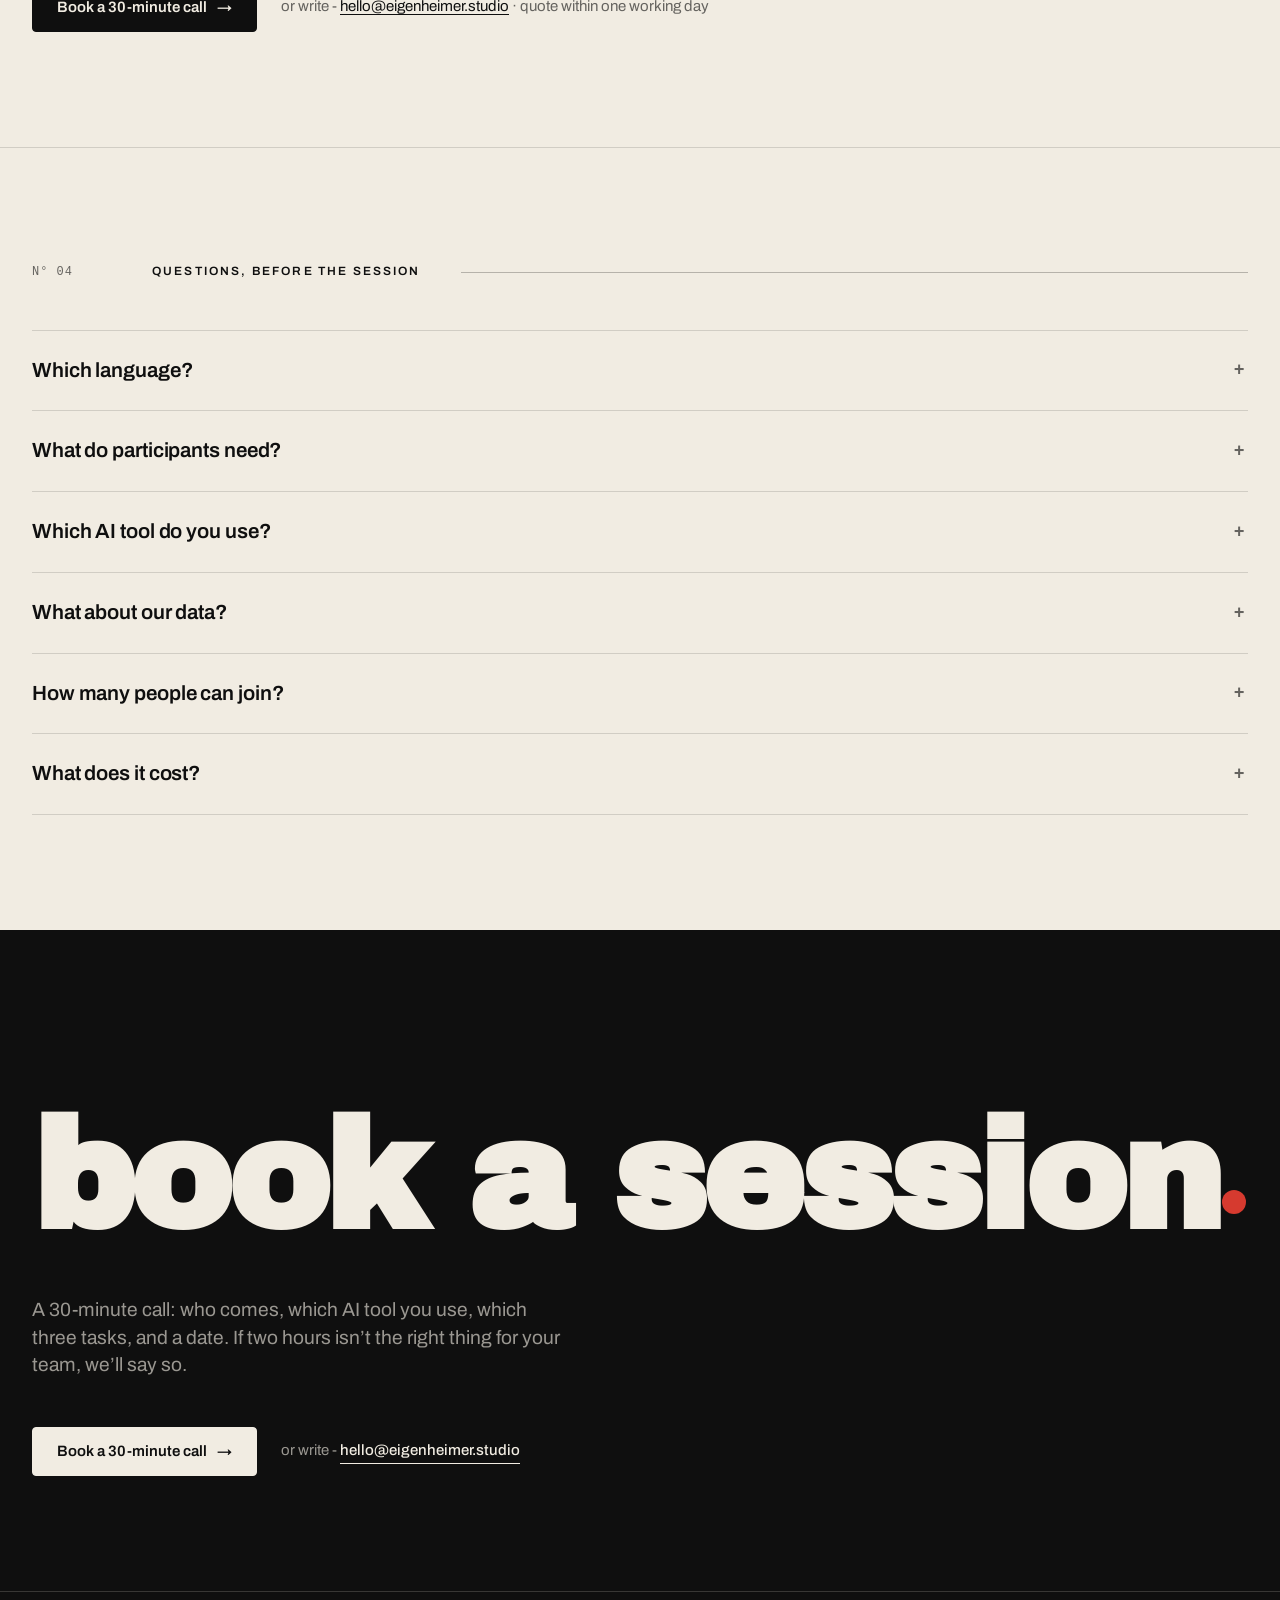
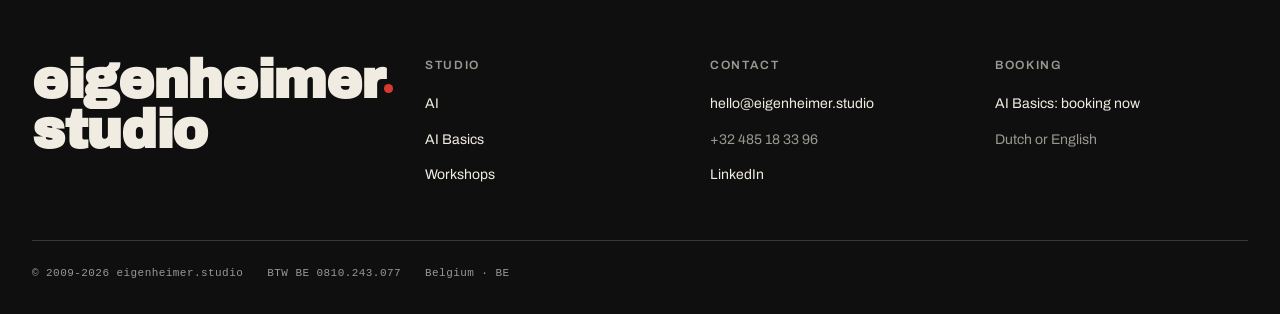
==== commit d6913367: "Make the copy concrete across the site Rewrite vague and consultant-style lines on the homepage, 404" ====
--- a/ai-basics/index.html
+++ b/ai-basics/index.html
@@ -5,15 +5,15 @@
   <meta name="viewport" content="width=device-width, initial-scale=1" />
   <link rel="preconnect" href="https://fonts.googleapis.com" />
   <link rel="preconnect" href="https://fonts.gstatic.com" crossorigin />
-  <title>AI Basics - a two-hour in-company AI session · eigenheimer.studio</title>
-  <meta name="description" content="Two hours, in your office. From your first prompt to a working application. An AI Basics session for kmo owner-managers and their teams who want to understand AI by using it. Belgium, NL/EN." />
+  <title>AI Basics: two hours, in your office, for kmo teams · eigenheimer.studio</title>
+  <meta name="description" content="Two hours in your office, up to twelve people on their own laptops. Your team brings three of its own tasks and each person leaves with a working tool. Belgium, NL / EN." />
 
   <link rel="canonical" href="https://eigenheimer.studio/ai-basics/" />
   <meta property="og:type" content="website" />
   <meta property="og:site_name" content="eigenheimer.studio" />
   <meta property="og:url" content="https://eigenheimer.studio/ai-basics/" />
-  <meta property="og:title" content="AI Basics - a two-hour in-company AI session · eigenheimer.studio" />
-  <meta property="og:description" content="Two hours, in your office. From your first prompt to a working application. An AI Basics session for kmo owner-managers and their teams who want to understand AI by using it. Belgium, NL/EN." />
+  <meta property="og:title" content="AI Basics: two hours, in your office, for kmo teams · eigenheimer.studio" />
+  <meta property="og:description" content="Two hours in your office, up to twelve people on their own laptops. Your team brings three of its own tasks and each person leaves with a working tool. Belgium, NL / EN." />
   <meta property="og:image" content="https://eigenheimer.studio/og/ai-basics.png" />
   <meta property="og:image:width" content="1200" />
   <meta property="og:image:height" content="630" />
@@ -58,18 +58,18 @@
 
         <h1 class="hero-headline">
           <span class="line">Two hours.</span>
-          <span class="line">From your first prompt to a working <span class="nobr">application.<span class="red-dot" aria-hidden="true"></span></span></span>
+          <span class="line">From your first prompt to a working <span class="nobr">tool.<span class="red-dot" aria-hidden="true"></span></span></span>
         </h1>
 
         <div class="hero-foot">
           <p class="hero-sub">
-            An in-company session for owner-managers and their teams who want
-            to understand AI by using it, not by hearing about it.
+            In your office, on your laptops, for up to twelve people. Your team
+            works on its own tasks and leaves with a tool each of them built.
           </p>
           <p class="hero-lang" lang="nl">De sessie zelf is in het Nederlands als de zaal dat wil. Deze pagina is in het Engels, het gesprek niet.</p>
           <div class="hero-cta-block">
-            <a class="btn-cta" href="https://calendar.app.google/Z82jjABjgTt32B2P7" target="_blank" rel="noopener">Book a call <span aria-hidden="true">→</span><span class="sr-only"> (opens in a new tab)</span></a>
-            <p class="hero-fork">Larger organisation, licences in and usage flat? <a href="/ai/#ways">The adoption programme <span aria-hidden="true">→</span></a></p>
+            <a class="btn-cta" href="https://calendar.app.google/Z82jjABjgTt32B2P7" target="_blank" rel="noopener">Book a 30-minute call <span aria-hidden="true">→</span><span class="sr-only"> (opens in a new tab)</span></a>
+            <p class="hero-fork">Larger organisation, licences bought and hardly anyone uses them? <a href="/ai/#programme">The adoption programme <span aria-hidden="true">→</span></a></p>
           </div>
         </div>
 
@@ -88,7 +88,7 @@
           <div>
             <h3>this is for you<span class="red-dot" aria-hidden="true"></span></h3>
             <ul role="list">
-              <li>You run a kmo of 20 to 250 people, or a team inside a larger company, and you decide how people work.</li>
+              <li>You run a kmo, or a team inside a larger company, and you decide how people work.</li>
               <li>You’ve used ChatGPT and suspect there’s more to it than a better search engine.</li>
               <li>Your people ask “can AI do this?” and nobody has a good answer.</li>
               <li>You want your team to leave with something built, not a slide deck.</li>
@@ -101,7 +101,7 @@
               <li>Companies looking for a strategy presentation.</li>
               <li>Developers. You’re past this.</li>
               <li>Teams that want a certificate.</li>
-              <li>Anyone expecting a product demo. We use the tools you’ll actually use.</li>
+              <li>Anyone who wants to watch a vendor demo. We work in the tool your team opens on Monday.</li>
             </ul>
           </div>
         </div>
@@ -118,7 +118,7 @@
         </div>
         <div class="cascade">
           <div class="cascade-ratio">
-            <div class="label">One session, one working application</div>
+            <div class="label">One session, a working tool per person</div>
             <div class="big big--wide">
               <span class="num">2<span class="unit">h</span></span><span class="slash">/</span><span class="twenty"><span class="num">1</span><span class="red-dot" aria-hidden="true"></span></span>
             </div>
@@ -126,8 +126,7 @@
               Two hours, your office, your laptops. Your team goes from typing
               a question into a chat window to building a small tool around one
               of their own tasks: a quote drafted from an incoming email, a
-              weekly report written from numbers you already have. Small,
-              working, and yours. So is the list of what to build next.
+              weekly report written from numbers you already have.
             </p>
           </div>
 
@@ -136,17 +135,17 @@
               <span class="n" aria-hidden="true">N° 01</span>
               <div>
                 <p class="name">Prompting that holds up</p>
-                <p class="desc">How to get a reliable answer, how to know when not to trust one, how to make the tool do the boring part.</p>
+                <p class="desc">How to get a reliable answer, how to know when not to trust one, how to hand it the retyping, summarising and first drafts.</p>
               </div>
               <span class="qty">30 min</span>
             </li>
             <li class="deliverable">
               <span class="n" aria-hidden="true">N° 02</span>
               <div>
-                <p class="name">Your work, on the table</p>
-                <p class="desc">You bring three real tasks from your business beforehand. We do them, live, in front of everyone.</p>
+                <p class="name">Your own tasks</p>
+                <p class="desc">A week before, you send us three tasks your people do every week. In the session, your people do them on the big screen, with Daniel next to them.</p>
               </div>
-              <span class="qty">3 tasks</span>
+              <span class="qty">30 min · 3 tasks</span>
             </li>
             <li class="deliverable">
               <span class="n" aria-hidden="true">N° 03</span>
@@ -154,23 +153,15 @@
                 <p class="name">Build</p>
                 <p class="desc">From a prompt to a small working tool, by your people, in the room. Not a demo.</p>
               </div>
-              <span class="qty">1 app</span>
+              <span class="qty">45 min · 1 tool each</span>
             </li>
             <li class="deliverable">
               <span class="n" aria-hidden="true">N° 04</span>
               <div>
-                <p class="name">The list</p>
-                <p class="desc">What AI could do in your business, ranked by the people who’d have to do it. You leave with it.</p>
+                <p class="name">Recap</p>
+                <p class="desc">One page, within two working days: the tools you built, the next three tasks to hand to AI, ranked by your team in the room, and the ones to leave alone.</p>
               </div>
-              <span class="qty">1 page</span>
-            </li>
-            <li class="deliverable">
-              <span class="n" aria-hidden="true">N° 05</span>
-              <div>
-                <p class="name">Recap</p>
-                <p class="desc">One page, within two working days: what we built, what to try next, what to leave alone.</p>
-              </div>
-              <span class="qty">× 1</span>
+              <span class="qty">15 min · 1 page</span>
             </li>
           </ol>
         </div>
@@ -202,7 +193,7 @@
             <h3 class="head">Built for owner-managers. not developers.</h3>
             <p class="body">
               No code you need to read, no jargon you need to nod at. The
-              application you build is small on purpose: the point is that
+              tool you build is small on purpose: the point is that
               <em>you</em> built it and understand what it does.
             </p>
           </div>
@@ -210,15 +201,15 @@
             <span class="n" aria-hidden="true">N° 03</span>
             <h3 class="head">Two hours because that’s what it takes.</h3>
             <p class="body">
-              Not a two-day bootcamp. Not a lunch-and-learn. Two hours is long
-              enough to build something and short enough that the whole
-              management team actually turns up.
+              Not a two-day training. Not a talk over sandwiches. Two hours is
+              long enough to build something and short enough that the whole
+              management team turns up.
             </p>
           </div>
         </div>
         <div class="cta-row">
-          <a class="btn-cta" href="https://calendar.app.google/Z82jjABjgTt32B2P7" target="_blank" rel="noopener">Book a call <span aria-hidden="true">→</span><span class="sr-only"> (opens in a new tab)</span></a>
-          <span class="write">or write - <a href="mailto:hello@eigenheimer.studio?subject=AI%20Basics">hello@eigenheimer.studio</a> · quote within one working day</span>
+          <a class="btn-cta" href="https://calendar.app.google/Z82jjABjgTt32B2P7" target="_blank" rel="noopener">Book a 30-minute call <span aria-hidden="true">→</span><span class="sr-only"> (opens in a new tab)</span></a>
+          <span class="write">or write&nbsp;- <a href="mailto:hello@eigenheimer.studio?subject=AI%20Basics">hello@eigenheimer.studio</a> · quote within one working day</span>
         </div>
       </div>
     </section>
@@ -236,24 +227,24 @@
         <div class="faq">
           <details>
             <summary>
-              <span>Can the session run in Dutch?</span>
-              <span class="toggle" aria-hidden="true">+</span>
-            </summary>
-            <p class="answer">Yes. Dutch or English, whichever the room speaks.</p>
+              <span>Which language?</span>
+              <span class="toggle" aria-hidden="true">+</span>
+            </summary>
+            <p class="answer">Dutch or English, whichever the room speaks. French-speaking teams are served in English.</p>
           </details>
           <details>
             <summary>
               <span>What do participants need?</span>
               <span class="toggle" aria-hidden="true">+</span>
             </summary>
-            <p class="answer">A laptop and a paid seat on the tool we agree on beforehand. A free account is not enough for the build. We send a one-page setup guide; it takes ten minutes.</p>
+            <p class="answer">A laptop and a paid licence for the AI tool we agree on in the intake call. A free account is not enough for the build. We send a one-page setup guide; it takes ten minutes.</p>
           </details>
           <details>
             <summary>
               <span>Which AI tool do you use?</span>
               <span class="toggle" aria-hidden="true">+</span>
             </summary>
-            <p class="answer">The one that fits your company: what you already have a licence for, or the one we’d recommend for a business your size. We’re not tied to any vendor.</p>
+            <p class="answer">The one you already pay for: ChatGPT, Microsoft Copilot, Claude or Gemini. If you have none, we tell you on the intake call which one to take and why. No vendor pays us.</p>
           </details>
           <details>
             <summary>
@@ -274,7 +265,7 @@
               <span>What does it cost?</span>
               <span class="toggle" aria-hidden="true">+</span>
             </summary>
-            <p class="answer">One fixed price per session, not per head, excl. btw, travel within Belgium included. The tool seats are yours. <a href="mailto:hello@eigenheimer.studio?subject=AI%20Basics%20quote">Ask</a> and you’ll have a quote within one working day.</p>
+            <p class="answer">One fixed price per session, the same for 4 or 12 people. <a href="mailto:hello@eigenheimer.studio?subject=AI%20Basics%20quote">Quote in writing</a> within one working day. Excl. btw, travel within Belgium included. Licences for the AI tool are paid by you, not included.</p>
           </details>
         </div>
       </div>
@@ -285,13 +276,14 @@
       <div class="container">
         <h2>book a session<span class="red-dot" aria-hidden="true"></span></h2>
         <p class="sub">
-          A 30-minute call to check the fit and pick a date. If a two-hour
-          session isn’t the right thing for your team, we’ll say so.
+          A 30-minute call: who comes, which AI tool you use, which three
+          tasks, and a date. If two hours isn’t the right thing for your team,
+          we’ll say so.
         </p>
         <div class="ctas">
-          <a class="btn-cta" href="https://calendar.app.google/Z82jjABjgTt32B2P7" target="_blank" rel="noopener">Book a call <span aria-hidden="true">→</span><span class="sr-only"> (opens in a new tab)</span></a>
+          <a class="btn-cta" href="https://calendar.app.google/Z82jjABjgTt32B2P7" target="_blank" rel="noopener">Book a 30-minute call <span aria-hidden="true">→</span><span class="sr-only"> (opens in a new tab)</span></a>
           <span class="write">
-            or write - <a href="mailto:hello@eigenheimer.studio?subject=AI%20Basics">hello@eigenheimer.studio</a>
+            or write&nbsp;- <a href="mailto:hello@eigenheimer.studio?subject=AI%20Basics">hello@eigenheimer.studio</a>
           </span>
         </div>
       </div>
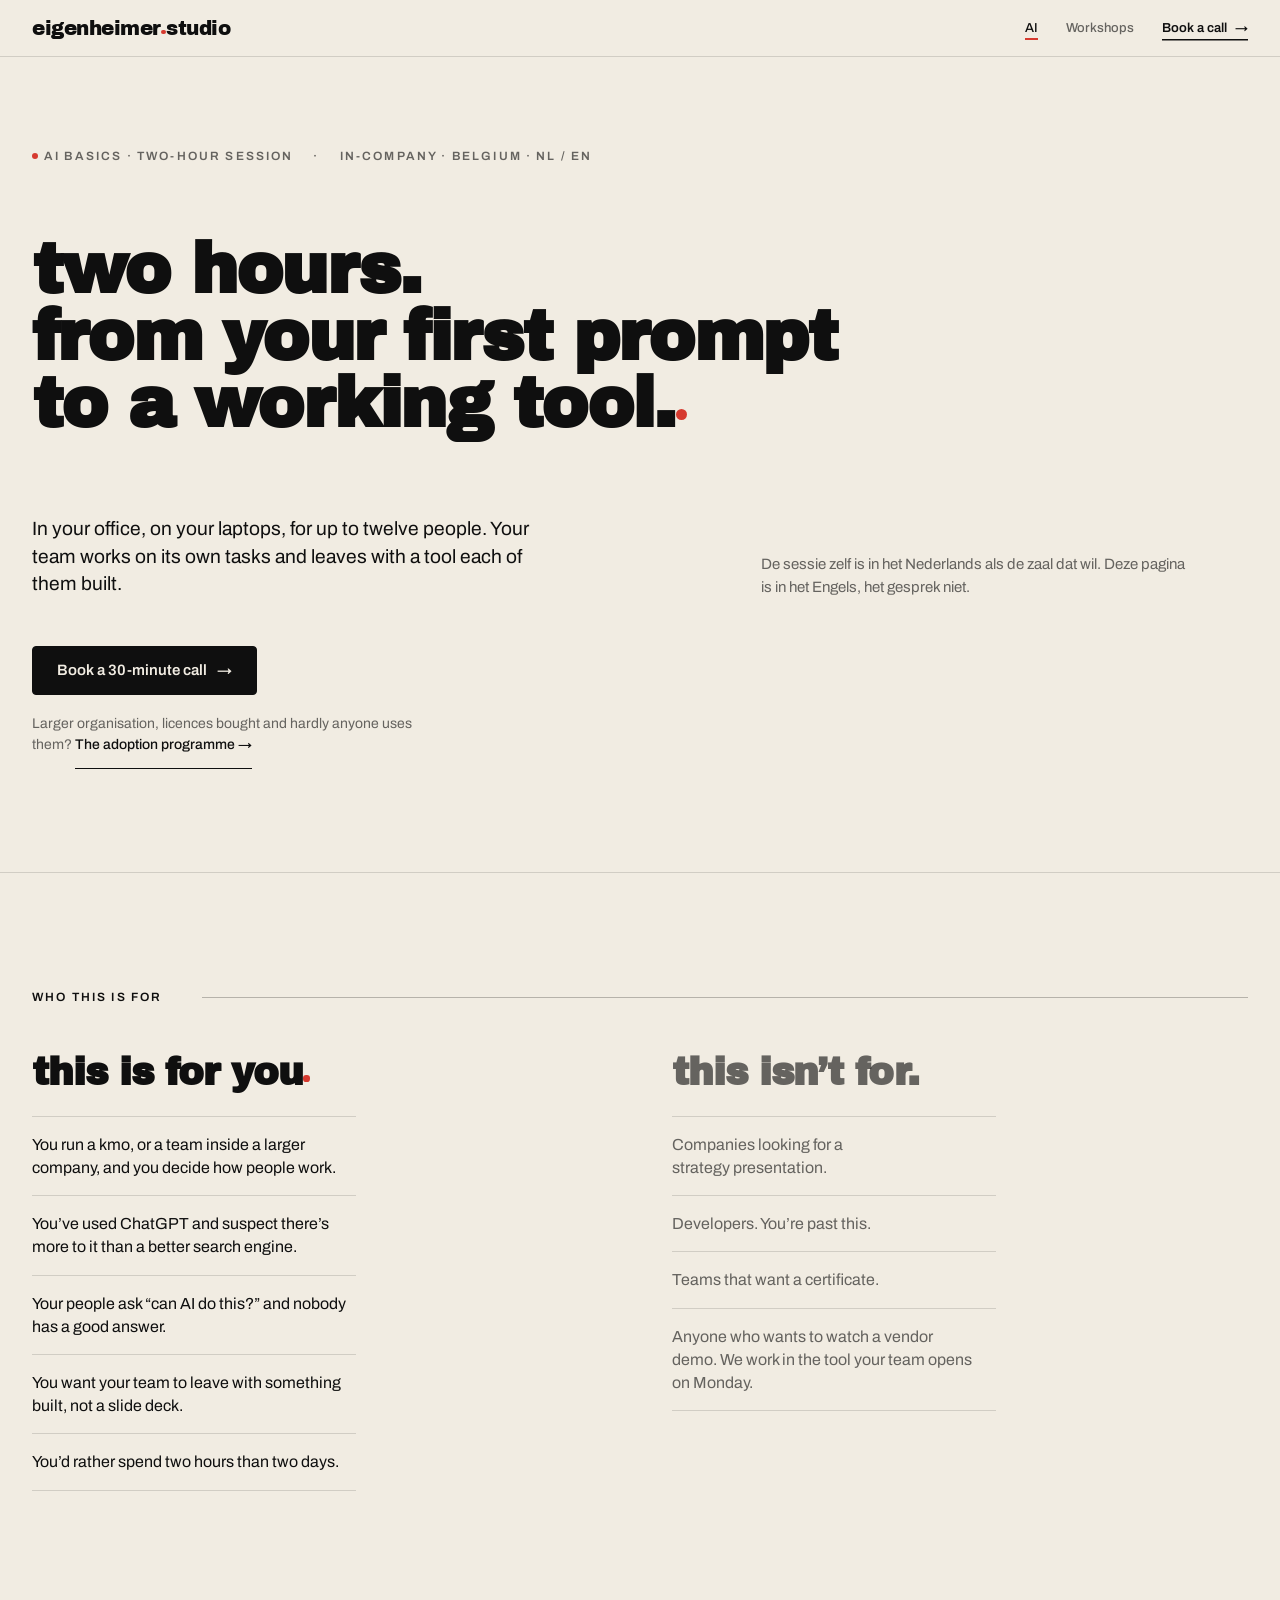
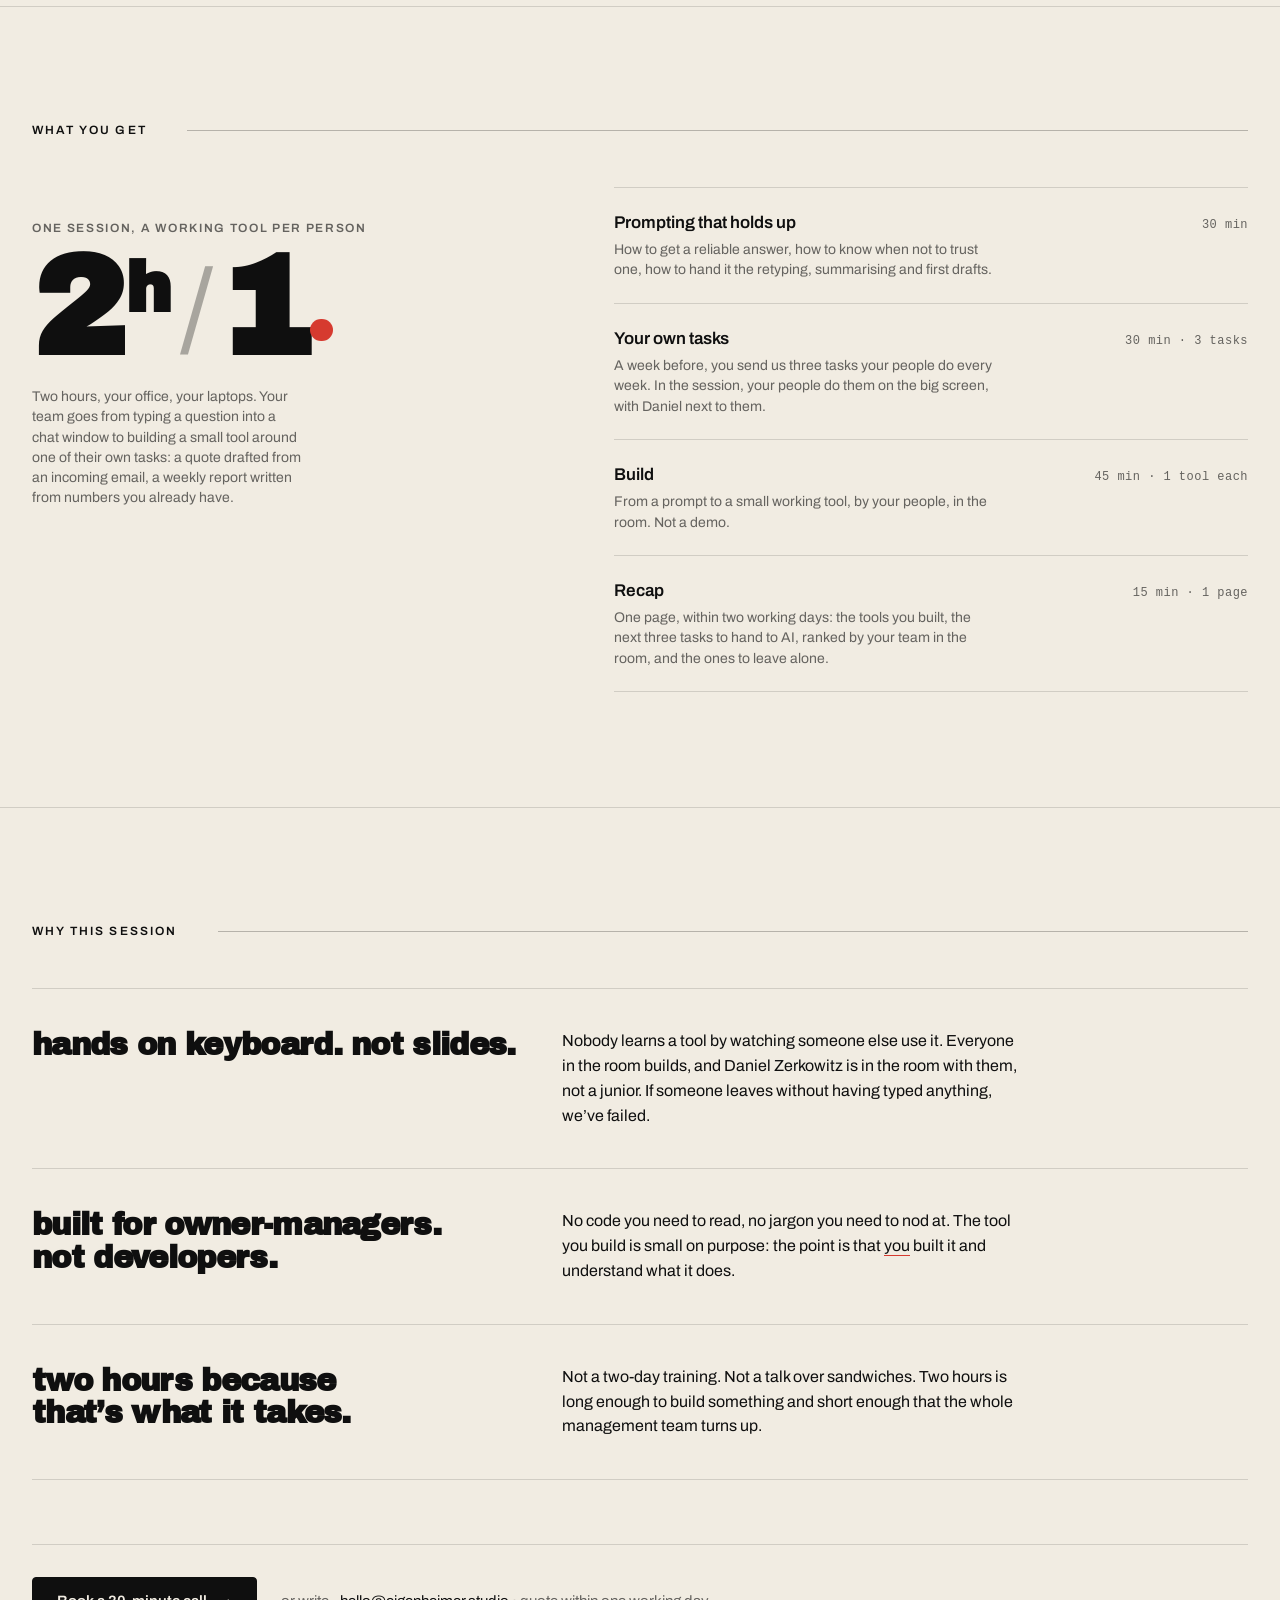
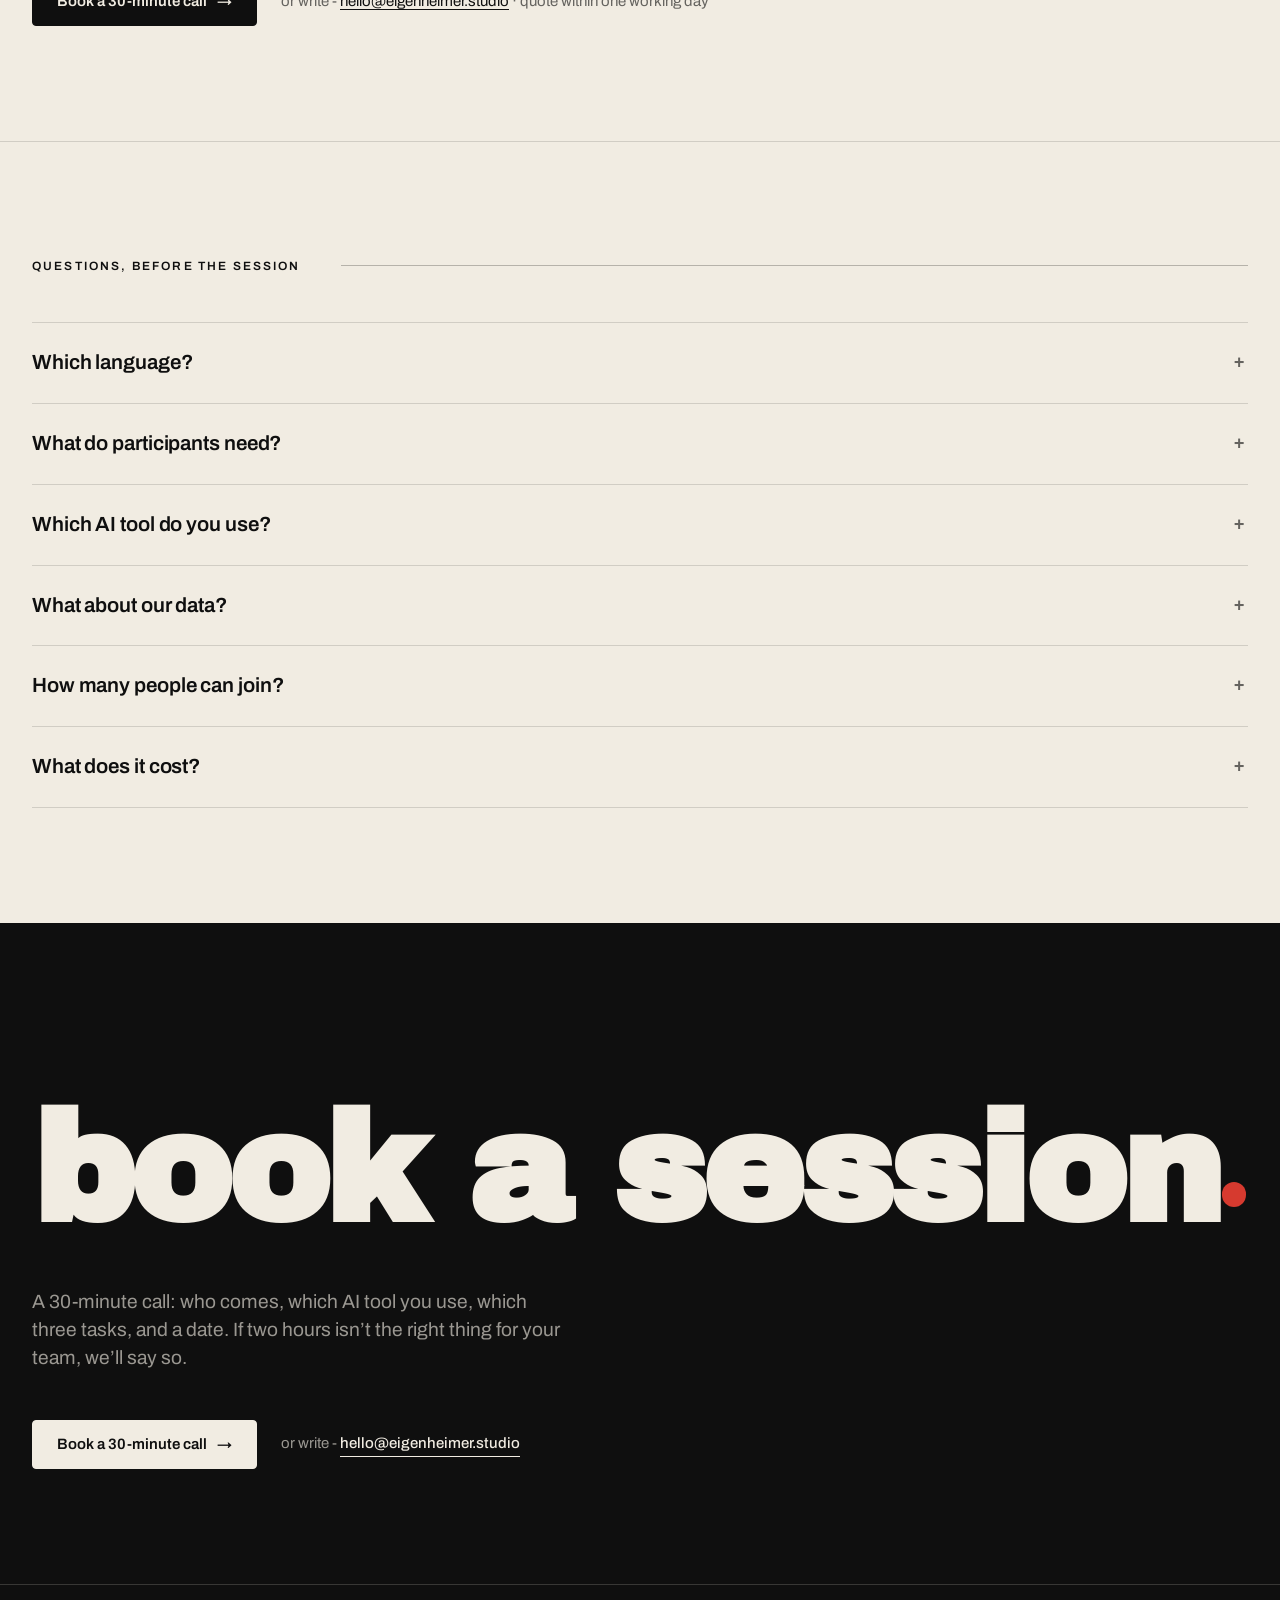
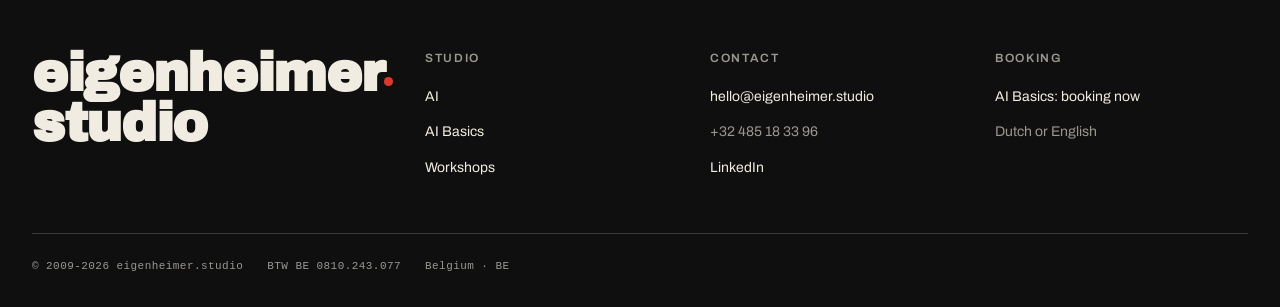
==== commit cf016985: "Drop section and item numbering; trim the homepage Remove the "One studio" and "Who we work with" se" ====
--- a/ai-basics/index.html
+++ b/ai-basics/index.html
@@ -80,7 +80,6 @@
     <section class="section">
       <div class="container">
         <div class="section-head">
-          <span class="num" aria-hidden="true">N° 01</span>
           <h2 class="title-line">Who this is for</h2>
           <span class="rule"></span>
         </div>
@@ -112,7 +111,6 @@
     <section class="section">
       <div class="container">
         <div class="section-head">
-          <span class="num" aria-hidden="true">N° 02</span>
           <h2 class="title-line">What you get</h2>
           <span class="rule"></span>
         </div>
@@ -132,7 +130,6 @@
 
           <ol class="deliverables">
             <li class="deliverable">
-              <span class="n" aria-hidden="true">N° 01</span>
               <div>
                 <p class="name">Prompting that holds up</p>
                 <p class="desc">How to get a reliable answer, how to know when not to trust one, how to hand it the retyping, summarising and first drafts.</p>
@@ -140,7 +137,6 @@
               <span class="qty">30 min</span>
             </li>
             <li class="deliverable">
-              <span class="n" aria-hidden="true">N° 02</span>
               <div>
                 <p class="name">Your own tasks</p>
                 <p class="desc">A week before, you send us three tasks your people do every week. In the session, your people do them on the big screen, with Daniel next to them.</p>
@@ -148,7 +144,6 @@
               <span class="qty">30 min · 3 tasks</span>
             </li>
             <li class="deliverable">
-              <span class="n" aria-hidden="true">N° 03</span>
               <div>
                 <p class="name">Build</p>
                 <p class="desc">From a prompt to a small working tool, by your people, in the room. Not a demo.</p>
@@ -156,7 +151,6 @@
               <span class="qty">45 min · 1 tool each</span>
             </li>
             <li class="deliverable">
-              <span class="n" aria-hidden="true">N° 04</span>
               <div>
                 <p class="name">Recap</p>
                 <p class="desc">One page, within two working days: the tools you built, the next three tasks to hand to AI, ranked by your team in the room, and the ones to leave alone.</p>
@@ -173,13 +167,11 @@
     <section class="section">
       <div class="container">
         <div class="section-head">
-          <span class="num" aria-hidden="true">N° 03</span>
           <h2 class="title-line">Why this session</h2>
           <span class="rule"></span>
         </div>
         <div class="diff">
           <div class="diff-row">
-            <span class="n" aria-hidden="true">N° 01</span>
             <h3 class="head">Hands on keyboard. not slides.</h3>
             <p class="body">
               Nobody learns a tool by watching someone else use it. Everyone in
@@ -189,7 +181,6 @@
             </p>
           </div>
           <div class="diff-row">
-            <span class="n" aria-hidden="true">N° 02</span>
             <h3 class="head">Built for owner-managers. not developers.</h3>
             <p class="body">
               No code you need to read, no jargon you need to nod at. The
@@ -198,7 +189,6 @@
             </p>
           </div>
           <div class="diff-row">
-            <span class="n" aria-hidden="true">N° 03</span>
             <h3 class="head">Two hours because that’s what it takes.</h3>
             <p class="body">
               Not a two-day training. Not a talk over sandwiches. Two hours is
@@ -214,13 +204,12 @@
       </div>
     </section>
 
-    <!-- [PENDING] "In the room" proof section: add a participant quote after the pilot session, then renumber the FAQ to N° 06. -->
+    <!-- [PENDING] "In the room" proof section: add a participant quote after the pilot session. -->
 
     <!-- ── FAQ ─────────────────────────────────────────────── -->
     <section class="section">
       <div class="container">
         <div class="section-head">
-          <span class="num" aria-hidden="true">N° 04</span>
           <h2 class="title-line">Questions, before the session</h2>
           <span class="rule"></span>
         </div>
--- a/page.css
+++ b/page.css
@@ -7,8 +7,8 @@
    - One red dot class (.red-dot). Its size is a custom property (--dot):
      0.22em at text size, 0.16em inside Archivo Black display lock-ups.
      Never more than one red dot per line.
-   - One folio rail (--rail): every N° number, label and quote hangs off
-     the same left column so the page has a spine.
+   - No section or item numbering: headings and rows start at the
+     left edge of the container.
    - Colour on text: --fg-faint is for non-text only. Text that must read
      uses --fg-muted (5.1:1 on bone). Red as a text colour on bone uses
      --accent-press (5.1:1), never --signal (3.9:1). */
@@ -211,7 +211,7 @@
 
 .section-head {
   display: grid;
-  grid-template-columns: var(--rail) auto 1fr;
+  grid-template-columns: auto 1fr;
   column-gap: var(--rail-gap);
   align-items: baseline;
   margin-bottom: var(--s-7);
@@ -253,7 +253,7 @@
 }
 @media (max-width: 540px) {
   .section-head {
-    grid-template-columns: var(--rail) 1fr;
+    grid-template-columns: 1fr;
     row-gap: 12px;
   }
   .section-head .title-line { white-space: normal; letter-spacing: 0.14em; }
@@ -582,7 +582,7 @@
 .deliverables-label { margin-bottom: var(--s-4); max-width: none; }
 .deliverable {
   display: grid;
-  grid-template-columns: var(--rail) 1fr auto;
+  grid-template-columns: 1fr auto;
   column-gap: var(--rail-gap);
   row-gap: 4px;
   padding: 22px 0;
@@ -629,8 +629,8 @@
   .deliverable:hover .n, .deliverable:hover .desc, .deliverable:hover .qty { color: var(--ink); }
 }
 @media (max-width: 540px) {
-  .deliverable { grid-template-columns: var(--rail) 1fr; }
-  .deliverable .qty { grid-column: 2; }
+  .deliverable { grid-template-columns: 1fr; }
+  .deliverable .qty { grid-column: 1; }
 }
 
 /* ── How it works - process ───────────────────────────────── */
@@ -712,7 +712,7 @@
 .doors {
   display: grid;
   grid-template-columns: repeat(2, 1fr);
-  grid-template-rows: auto auto auto 1fr auto;
+  grid-template-rows: auto auto 1fr auto;
   border-top: 1px solid var(--rule);
   border-bottom: 1px solid var(--rule);
 }
@@ -847,7 +847,7 @@
 }
 .diff-row {
   display: grid;
-  grid-template-columns: var(--rail) 1fr 1.4fr;
+  grid-template-columns: 1fr 1.4fr;
   column-gap: var(--rail-gap);
   padding: 40px 0;
   border-top: 1px solid var(--rule);
@@ -898,7 +898,6 @@
   display: grid;
   grid-template-columns: 1fr;
   gap: var(--s-7);
-  padding-left: calc(var(--rail) + var(--rail-gap));
 }
 .proof .quote {
   font-family: var(--font-display);
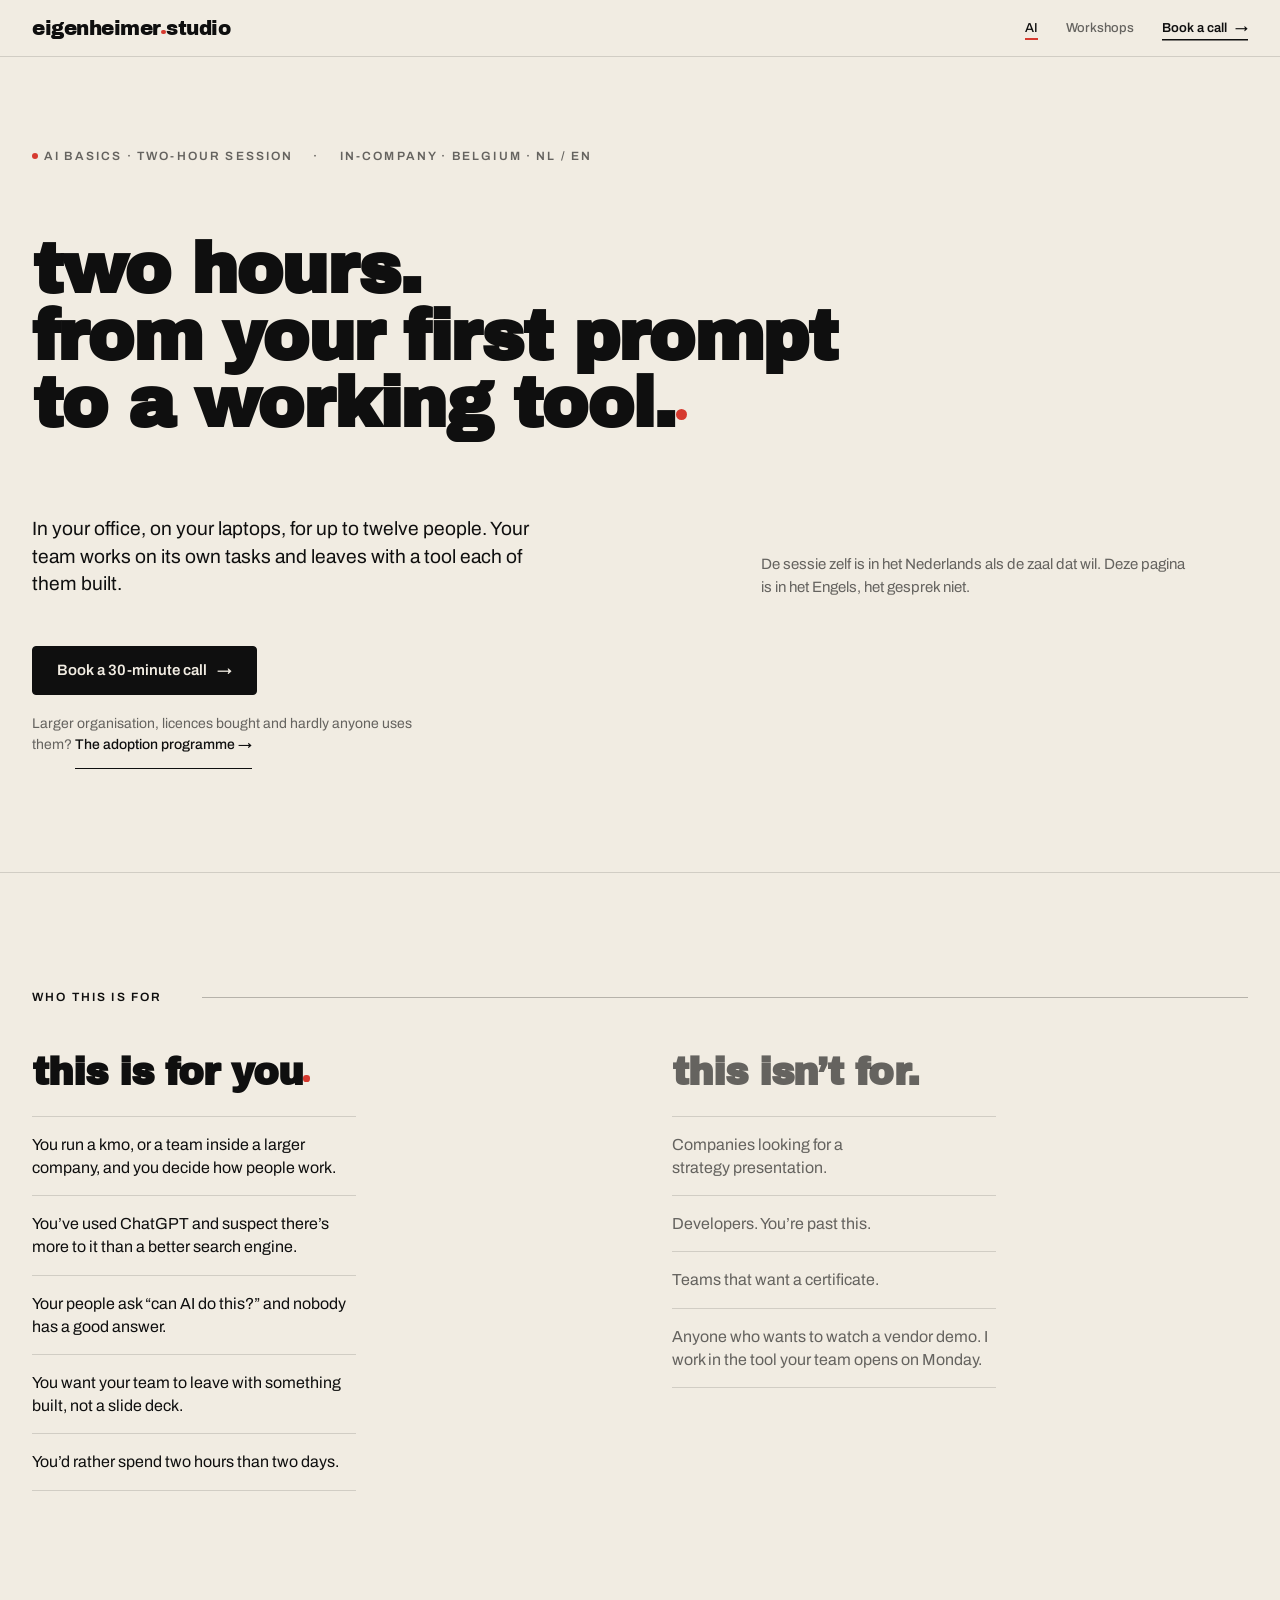
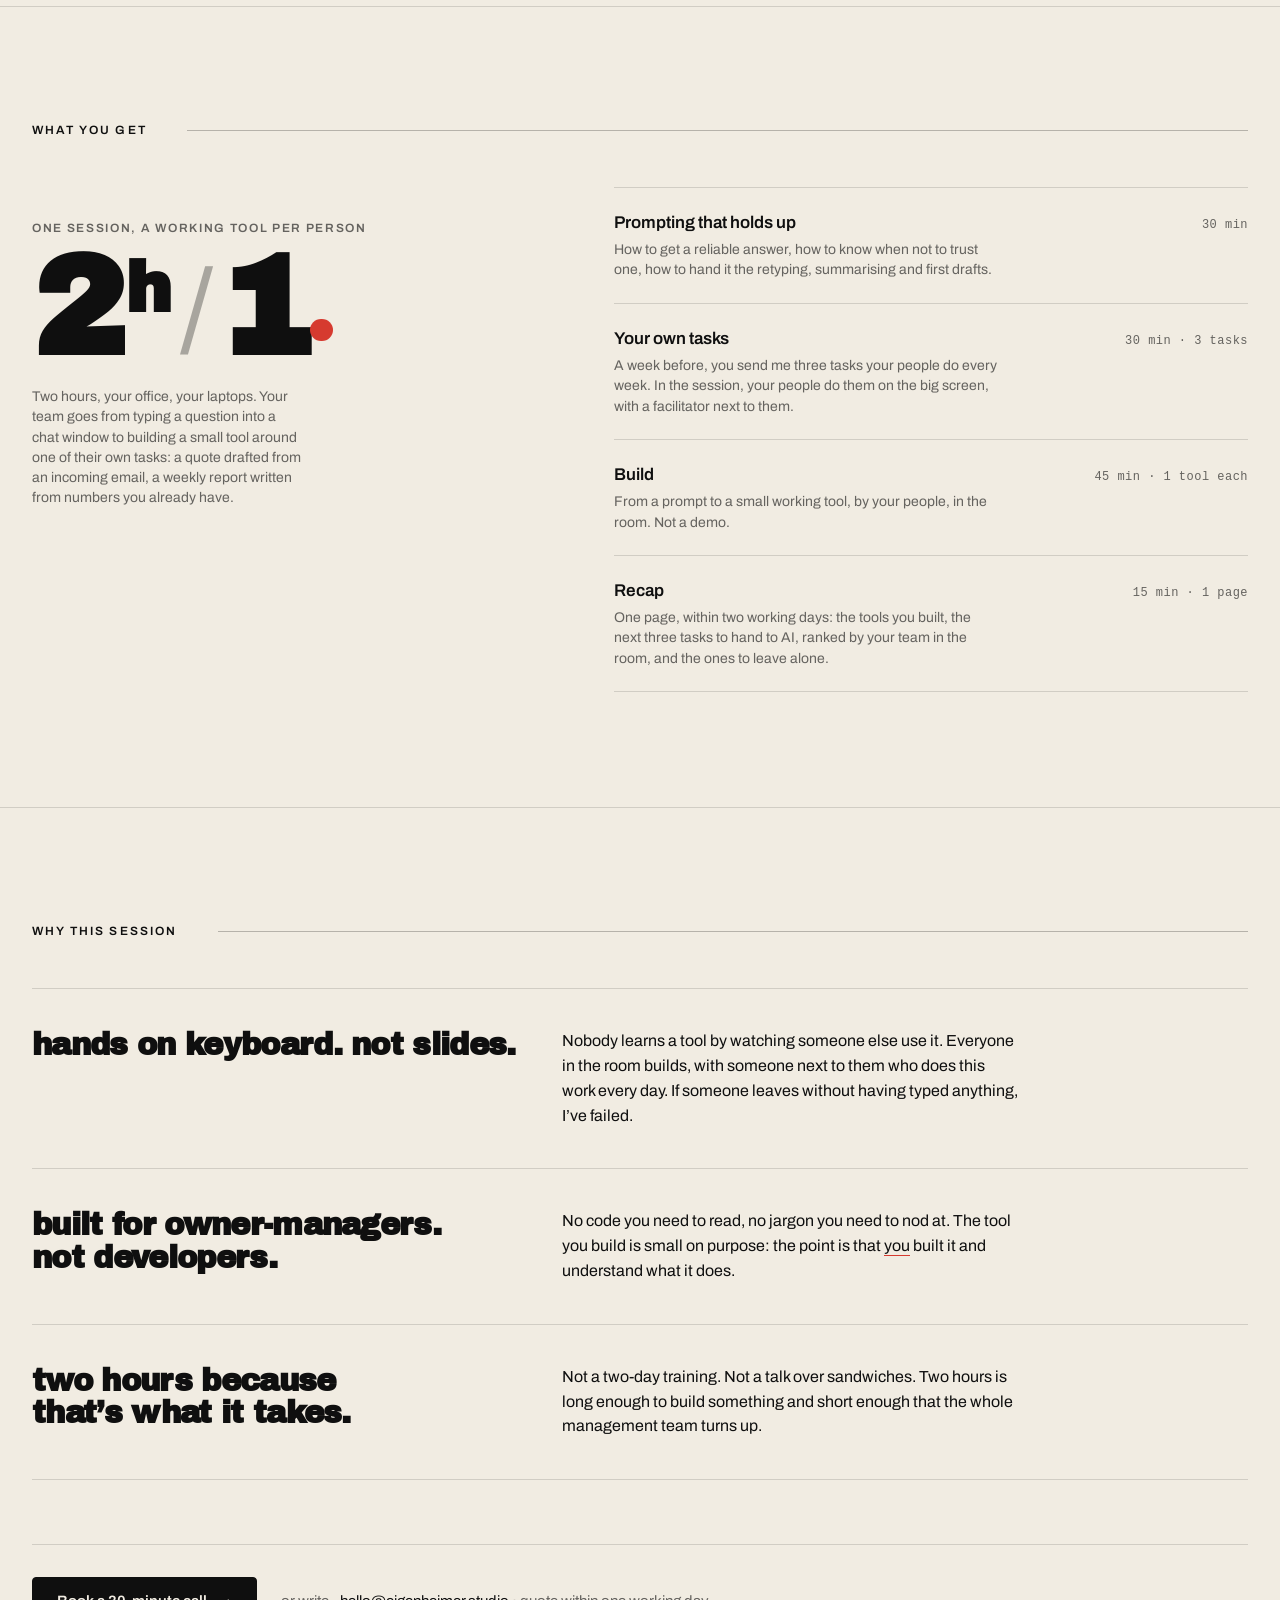
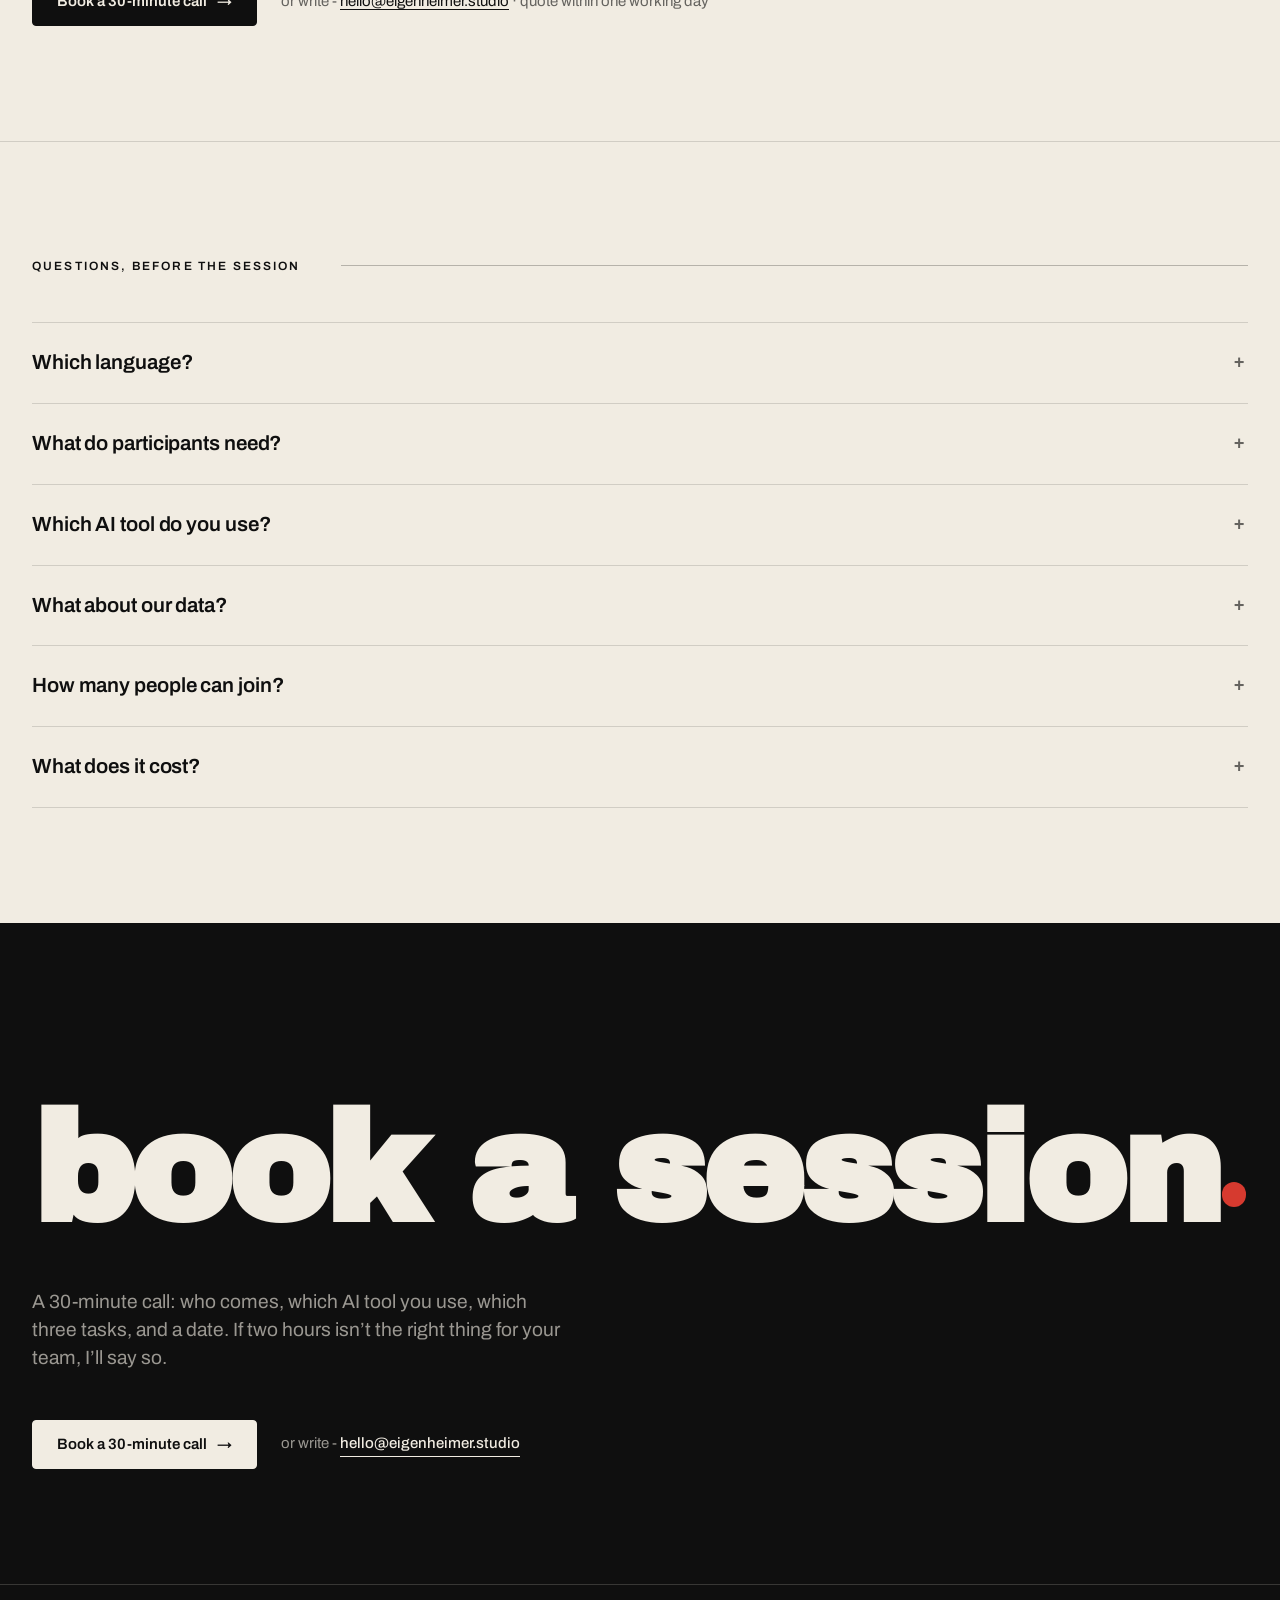
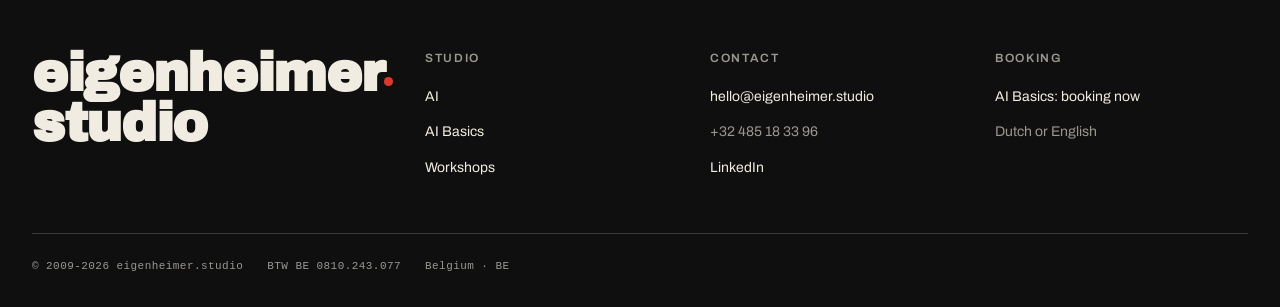
==== commit e6432af0: "Put a face on the studio: portrait section and first-person copy Add a "Who you'll work with" sectio" ====
--- a/ai-basics/index.html
+++ b/ai-basics/index.html
@@ -100,7 +100,7 @@
               <li>Companies looking for a strategy presentation.</li>
               <li>Developers. You’re past this.</li>
               <li>Teams that want a certificate.</li>
-              <li>Anyone who wants to watch a vendor demo. We work in the tool your team opens on Monday.</li>
+              <li>Anyone who wants to watch a vendor demo. I work in the tool your team opens on Monday.</li>
             </ul>
           </div>
         </div>
@@ -139,7 +139,7 @@
             <li class="deliverable">
               <div>
                 <p class="name">Your own tasks</p>
-                <p class="desc">A week before, you send us three tasks your people do every week. In the session, your people do them on the big screen, with Daniel next to them.</p>
+                <p class="desc">A week before, you send me three tasks your people do every week. In the session, your people do them on the big screen, with a facilitator next to them.</p>
               </div>
               <span class="qty">30 min · 3 tasks</span>
             </li>
@@ -175,9 +175,9 @@
             <h3 class="head">Hands on keyboard. not slides.</h3>
             <p class="body">
               Nobody learns a tool by watching someone else use it. Everyone in
-              the room builds, and Daniel Zerkowitz is in the room with them,
-              not a junior. If someone leaves without having typed anything,
-              we’ve failed.
+              the room builds, with someone next to them who does this work
+              every day. If someone leaves without having typed anything,
+              I’ve failed.
             </p>
           </div>
           <div class="diff-row">
@@ -226,28 +226,28 @@
               <span>What do participants need?</span>
               <span class="toggle" aria-hidden="true">+</span>
             </summary>
-            <p class="answer">A laptop and a paid licence for the AI tool we agree on in the intake call. A free account is not enough for the build. We send a one-page setup guide; it takes ten minutes.</p>
+            <p class="answer">A laptop and a paid licence for the AI tool we agree on in the intake call. A free account is not enough for the build. I send a one-page setup guide; it takes ten minutes.</p>
           </details>
           <details>
             <summary>
               <span>Which AI tool do you use?</span>
               <span class="toggle" aria-hidden="true">+</span>
             </summary>
-            <p class="answer">The one you already pay for: ChatGPT, Microsoft Copilot, Claude or Gemini. If you have none, we tell you on the intake call which one to take and why. No vendor pays us.</p>
+            <p class="answer">The one you already pay for: ChatGPT, Microsoft Copilot, Claude or Gemini. If you have none, I tell you on the intake call which one to take and why. No vendor pays me.</p>
           </details>
           <details>
             <summary>
               <span>What about our data?</span>
               <span class="toggle" aria-hidden="true">+</span>
             </summary>
-            <p class="answer">We pick tasks that need no customer personal data, and we work in business accounts that do not train on your input. If you already have a tool with a company policy, we work inside it.</p>
+            <p class="answer">I pick tasks that need no customer personal data, and we work in business accounts that do not train on your input. If you already have a tool with a company policy, I work inside it.</p>
           </details>
           <details>
             <summary>
               <span>How many people can join?</span>
               <span class="toggle" aria-hidden="true">+</span>
             </summary>
-            <p class="answer">Up to twelve. More than that and the build stops being hands-on. For a bigger group we run two sessions.</p>
+            <p class="answer">Up to twelve. More than that and the build stops being hands-on. For a bigger group I run two sessions.</p>
           </details>
           <details>
             <summary>
@@ -267,7 +267,7 @@
         <p class="sub">
           A 30-minute call: who comes, which AI tool you use, which three
           tasks, and a date. If two hours isn’t the right thing for your team,
-          we’ll say so.
+          I’ll say so.
         </p>
         <div class="ctas">
           <a class="btn-cta" href="https://calendar.app.google/Z82jjABjgTt32B2P7" target="_blank" rel="noopener">Book a 30-minute call <span aria-hidden="true">→</span><span class="sr-only"> (opens in a new tab)</span></a>
--- a/page.css
+++ b/page.css
@@ -87,7 +87,7 @@
   transition: transform var(--dur-base) var(--ease-out);
 }
 .hero-headline .red-dot,
-.door .head .red-dot,
+.door .head .red-dot, .about-name .red-dot,
 .whofor h2 .red-dot, .whofor h3 .red-dot,
 .cascade-ratio .twenty .red-dot,
 .final h2 .red-dot,
@@ -840,6 +840,54 @@
   .door, .door:hover, .door:active { border-color: var(--rule); }
 }
 
+/* ── About - the one person behind the studio ─────────────── */
+.about {
+  display: grid;
+  grid-template-columns: minmax(0, 5fr) minmax(0, 7fr);
+  gap: var(--s-7);
+  align-items: end;
+}
+.about-photo {
+  margin: 0;
+  aspect-ratio: 4 / 5;
+  background: var(--rule);
+  overflow: hidden;
+}
+.about-photo img {
+  display: block;
+  width: 100%;
+  height: 100%;
+  object-fit: cover;
+}
+.about-name {
+  font-family: var(--font-display);
+  font-weight: 900;
+  font-size: clamp(34px, 3.4vw, 52px);
+  line-height: 1.02;
+  letter-spacing: -0.025em;
+  color: var(--ink);
+  margin: 0 0 var(--s-5);
+}
+.about-lead {
+  font-size: clamp(17px, 1.5vw, 21px);
+  line-height: 1.45;
+  color: var(--ink);
+  max-width: 44ch;
+  margin: 0 0 var(--s-4);
+}
+.about-body {
+  font-size: 16px;
+  line-height: 1.5;
+  color: var(--fg-muted);
+  max-width: 52ch;
+  margin: 0 0 var(--s-5);
+  text-wrap: pretty;
+}
+@media (max-width: 720px) {
+  .about { grid-template-columns: 1fr; gap: var(--s-6); }
+  .about-photo { max-width: 360px; }
+}
+
 /* ── Why - three differentiators ─────────────────────────── */
 .diff {
   display: flex;
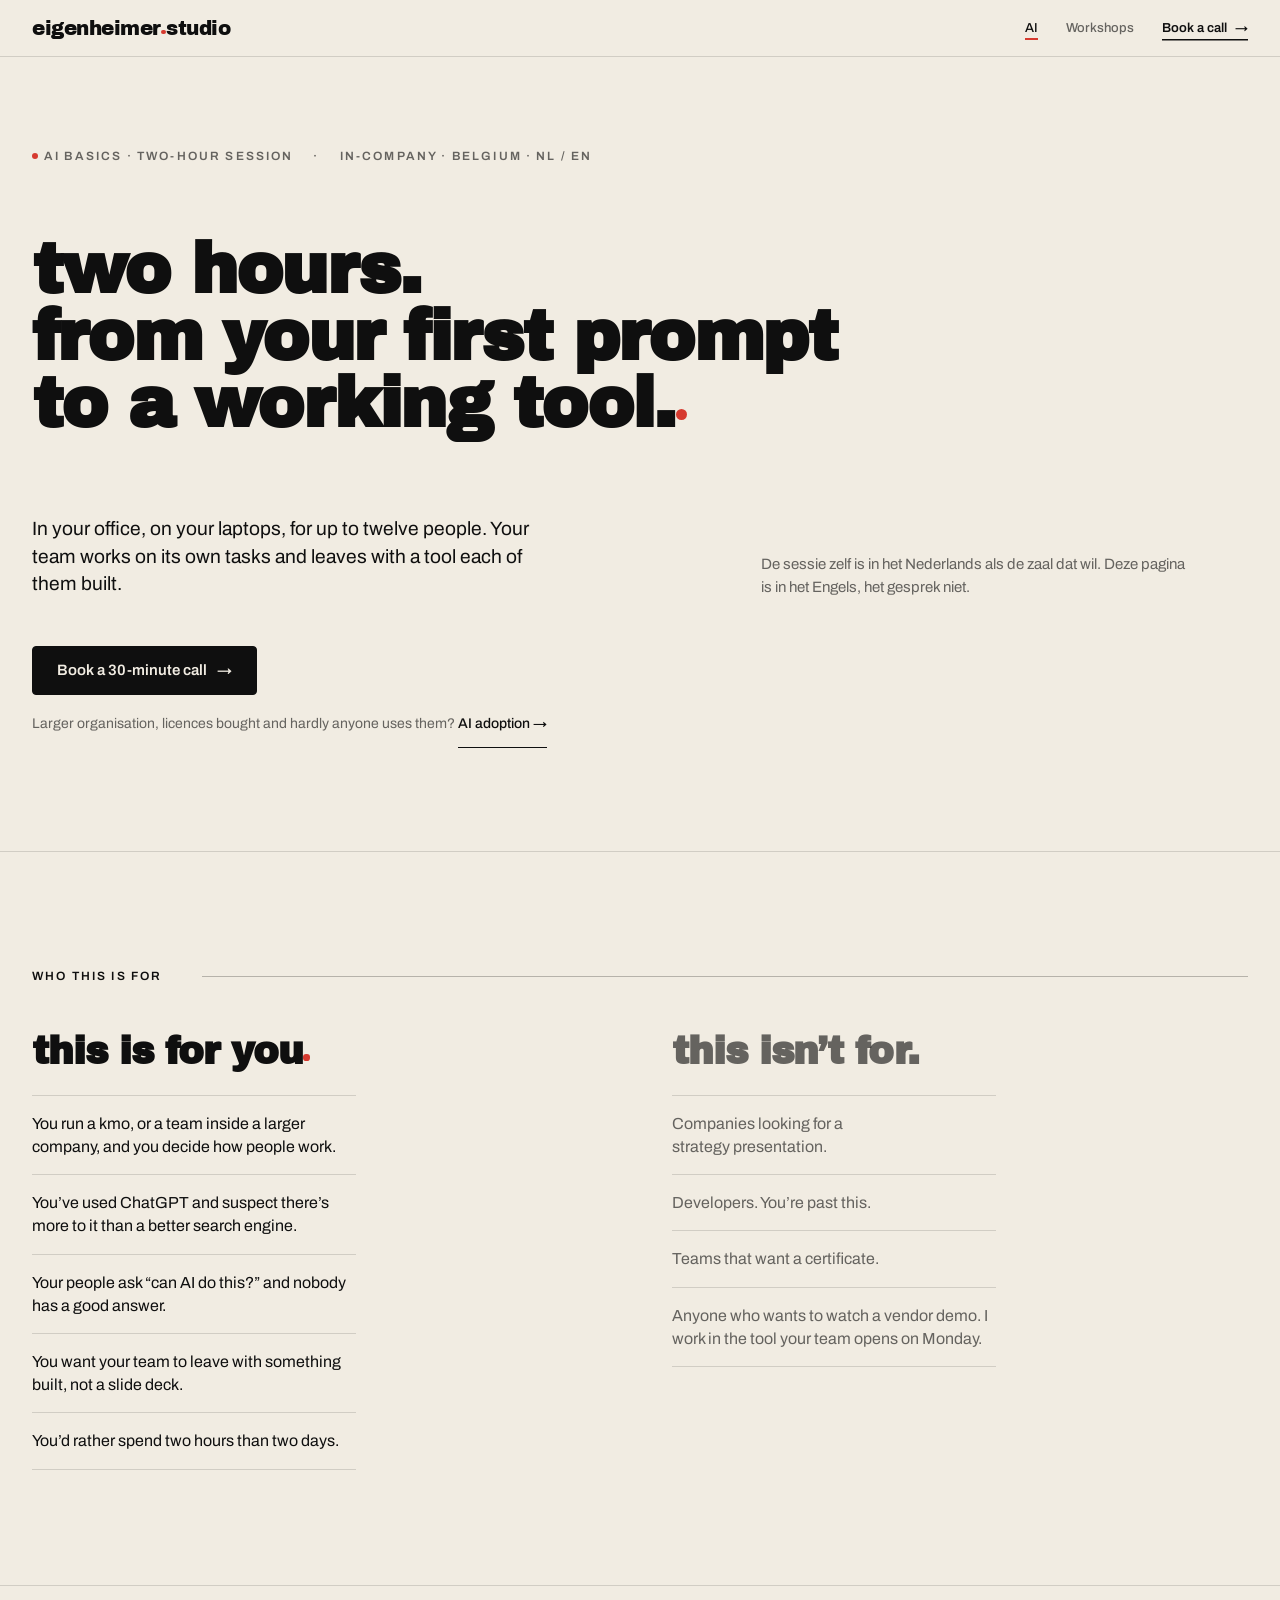
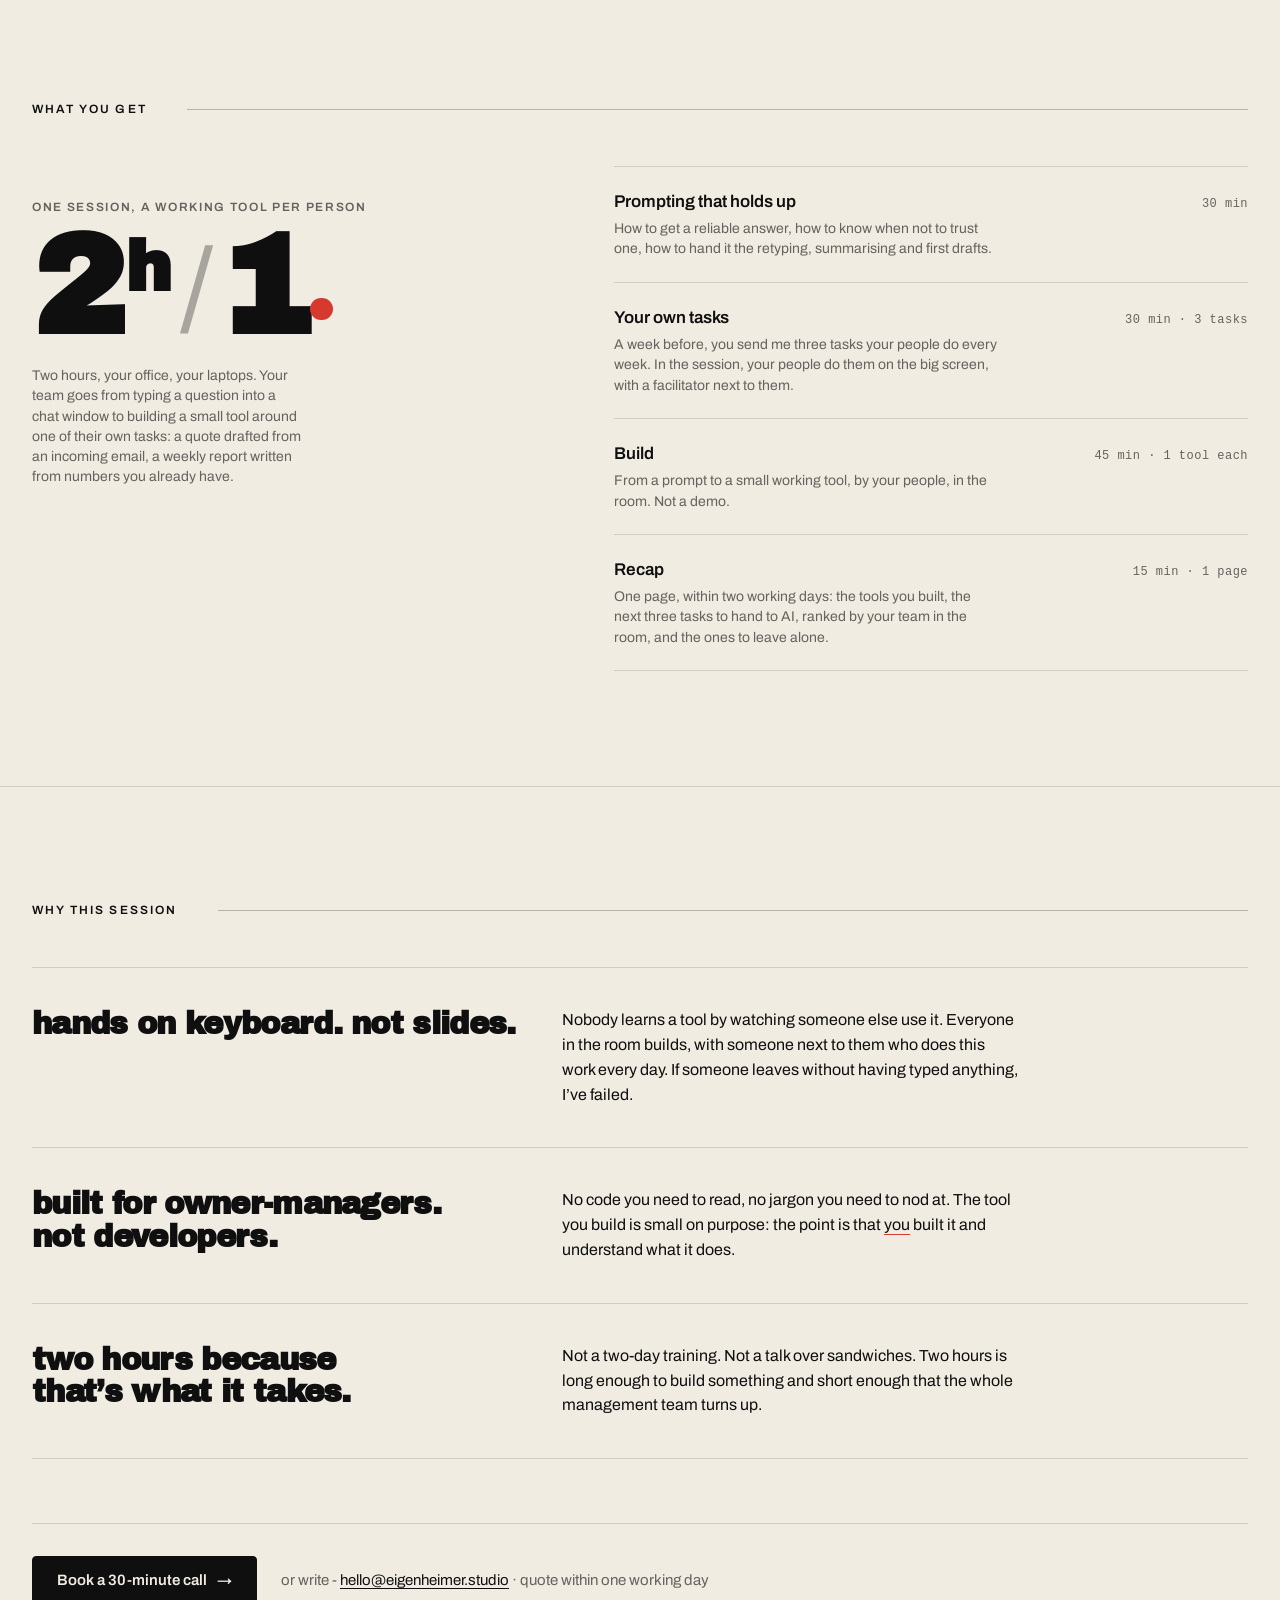
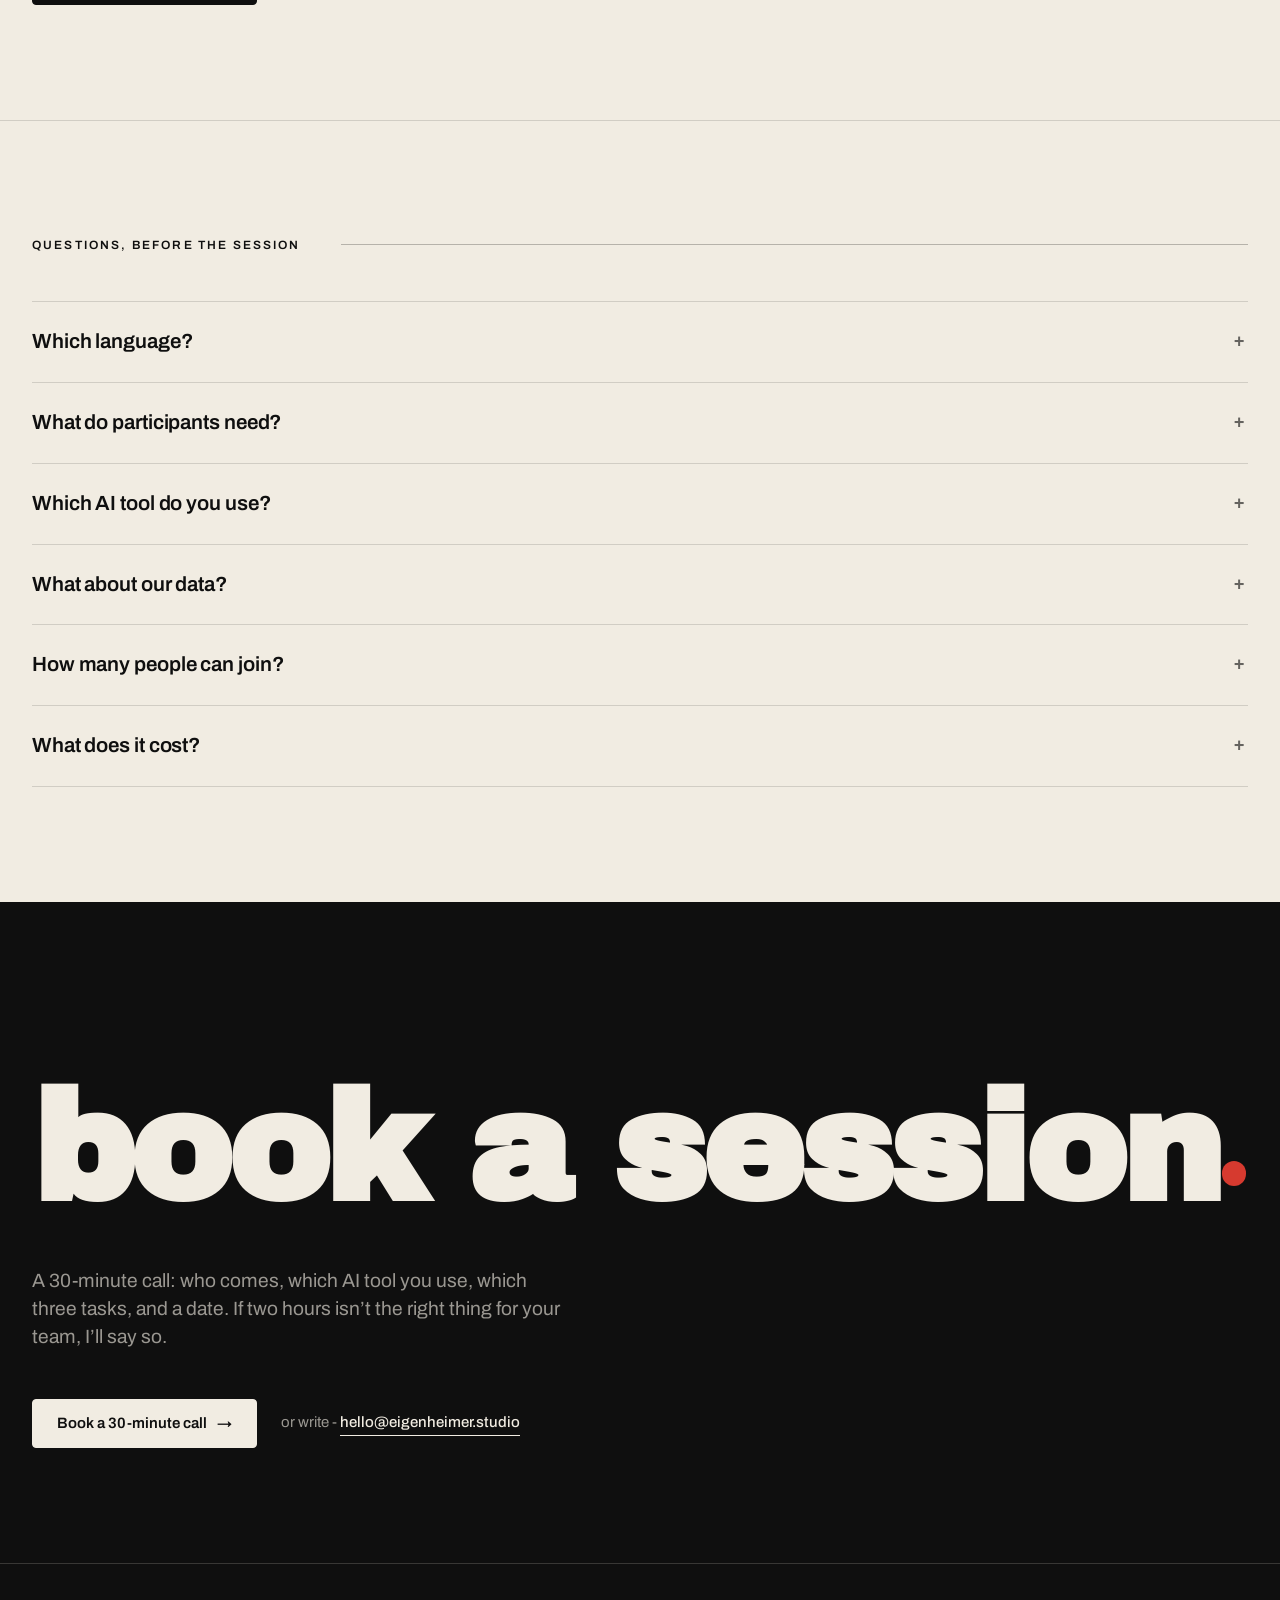
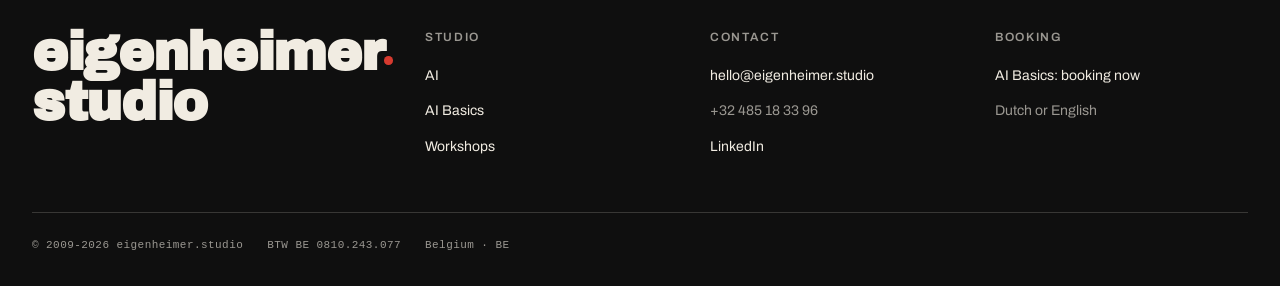
==== commit 8fa5be2d: "Present workshops as examples and AI adoption as consultancy Workshop sessions are examples to combi" ====
--- a/ai-basics/index.html
+++ b/ai-basics/index.html
@@ -69,7 +69,7 @@
           <p class="hero-lang" lang="nl">De sessie zelf is in het Nederlands als de zaal dat wil. Deze pagina is in het Engels, het gesprek niet.</p>
           <div class="hero-cta-block">
             <a class="btn-cta" href="https://calendar.app.google/Z82jjABjgTt32B2P7" target="_blank" rel="noopener">Book a 30-minute call <span aria-hidden="true">→</span><span class="sr-only"> (opens in a new tab)</span></a>
-            <p class="hero-fork">Larger organisation, licences bought and hardly anyone uses them? <a href="/ai/#programme">The adoption programme <span aria-hidden="true">→</span></a></p>
+            <p class="hero-fork">Larger organisation, licences bought and hardly anyone uses them? <a href="/ai/#programme">AI adoption <span aria-hidden="true">→</span></a></p>
           </div>
         </div>
 
